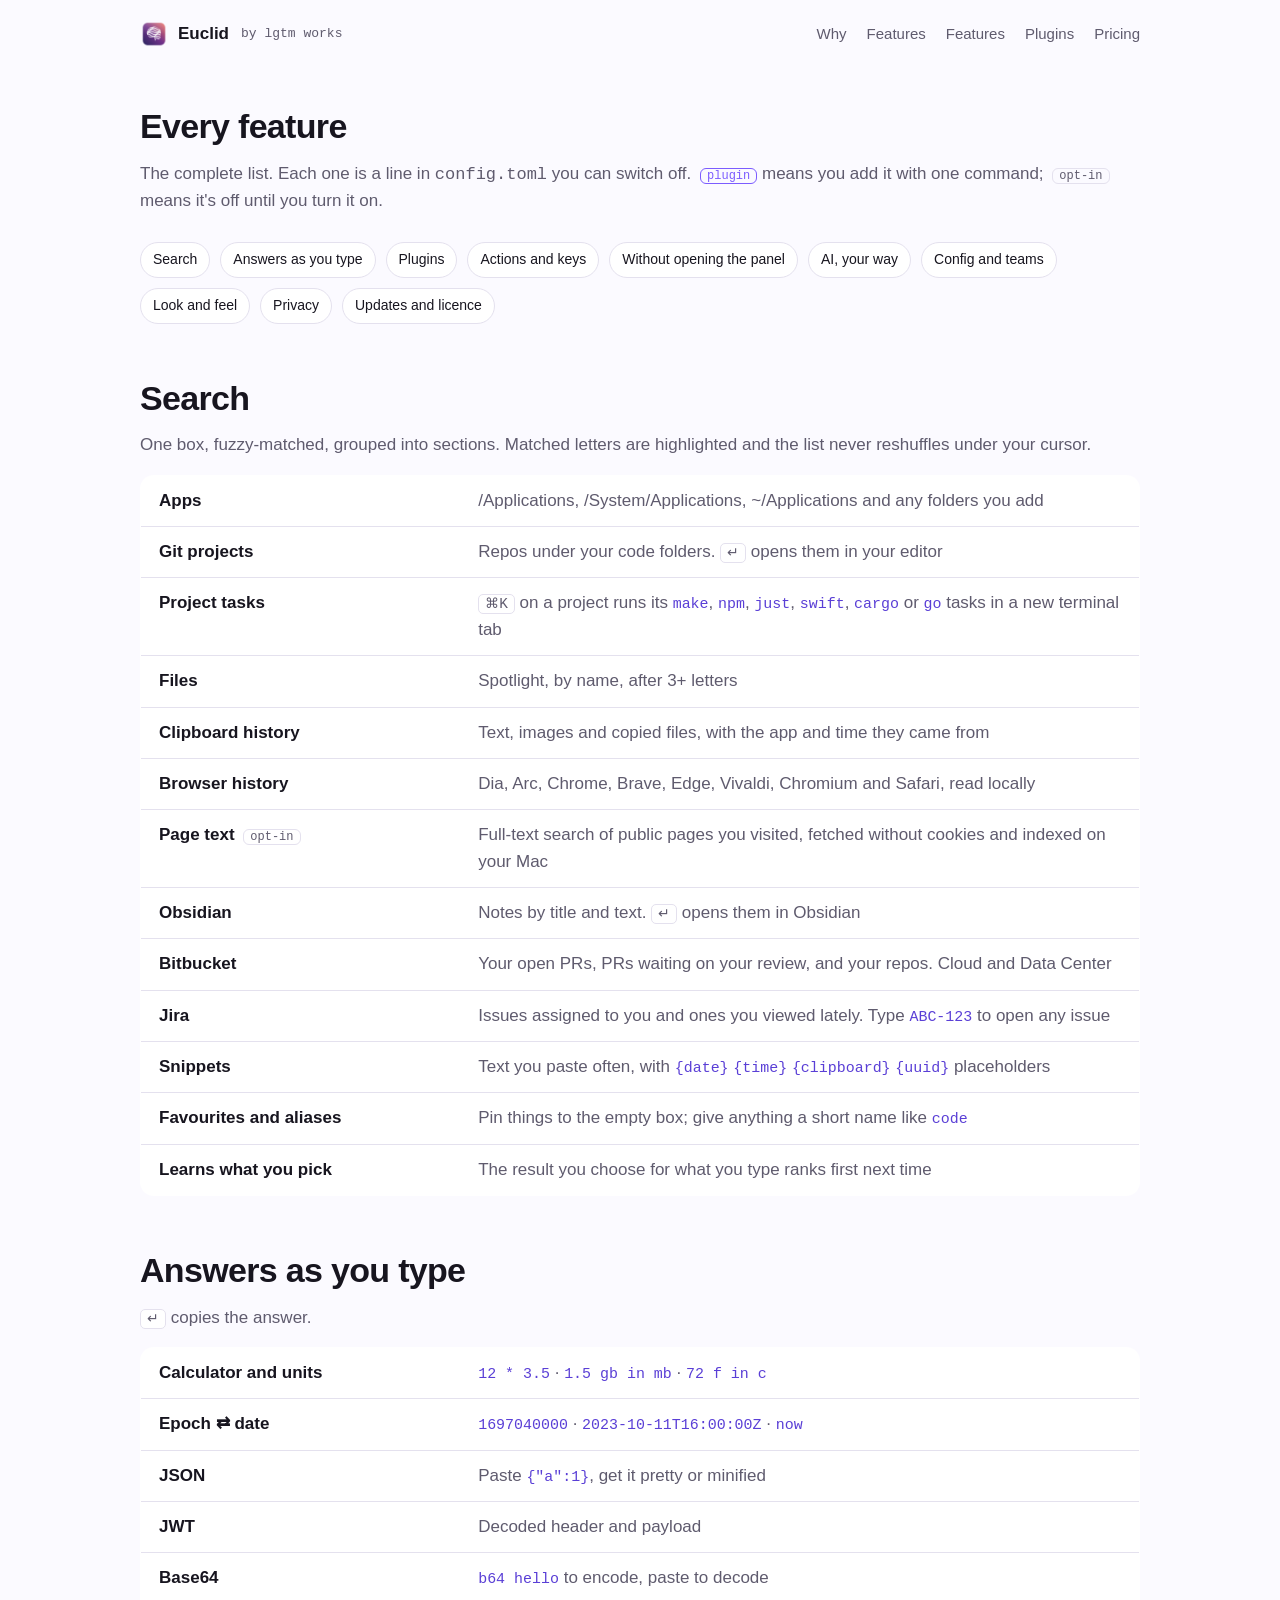
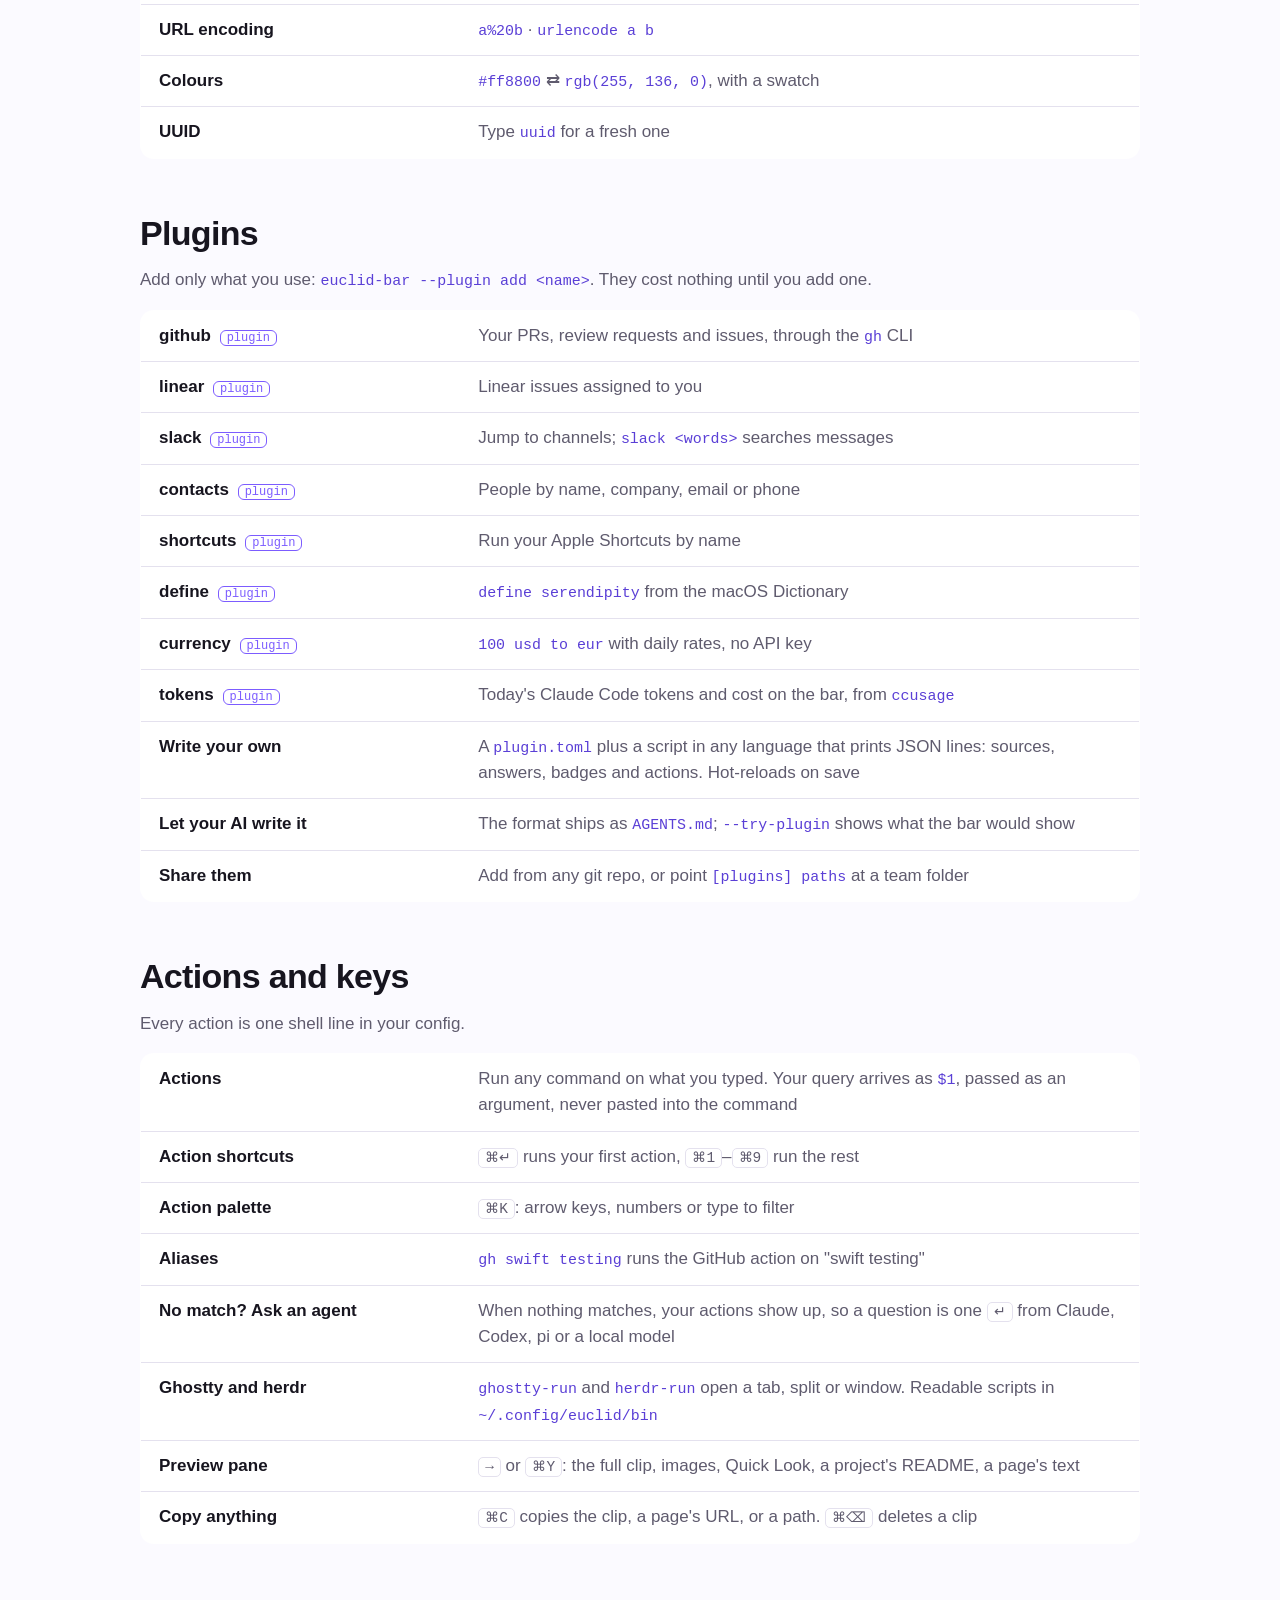
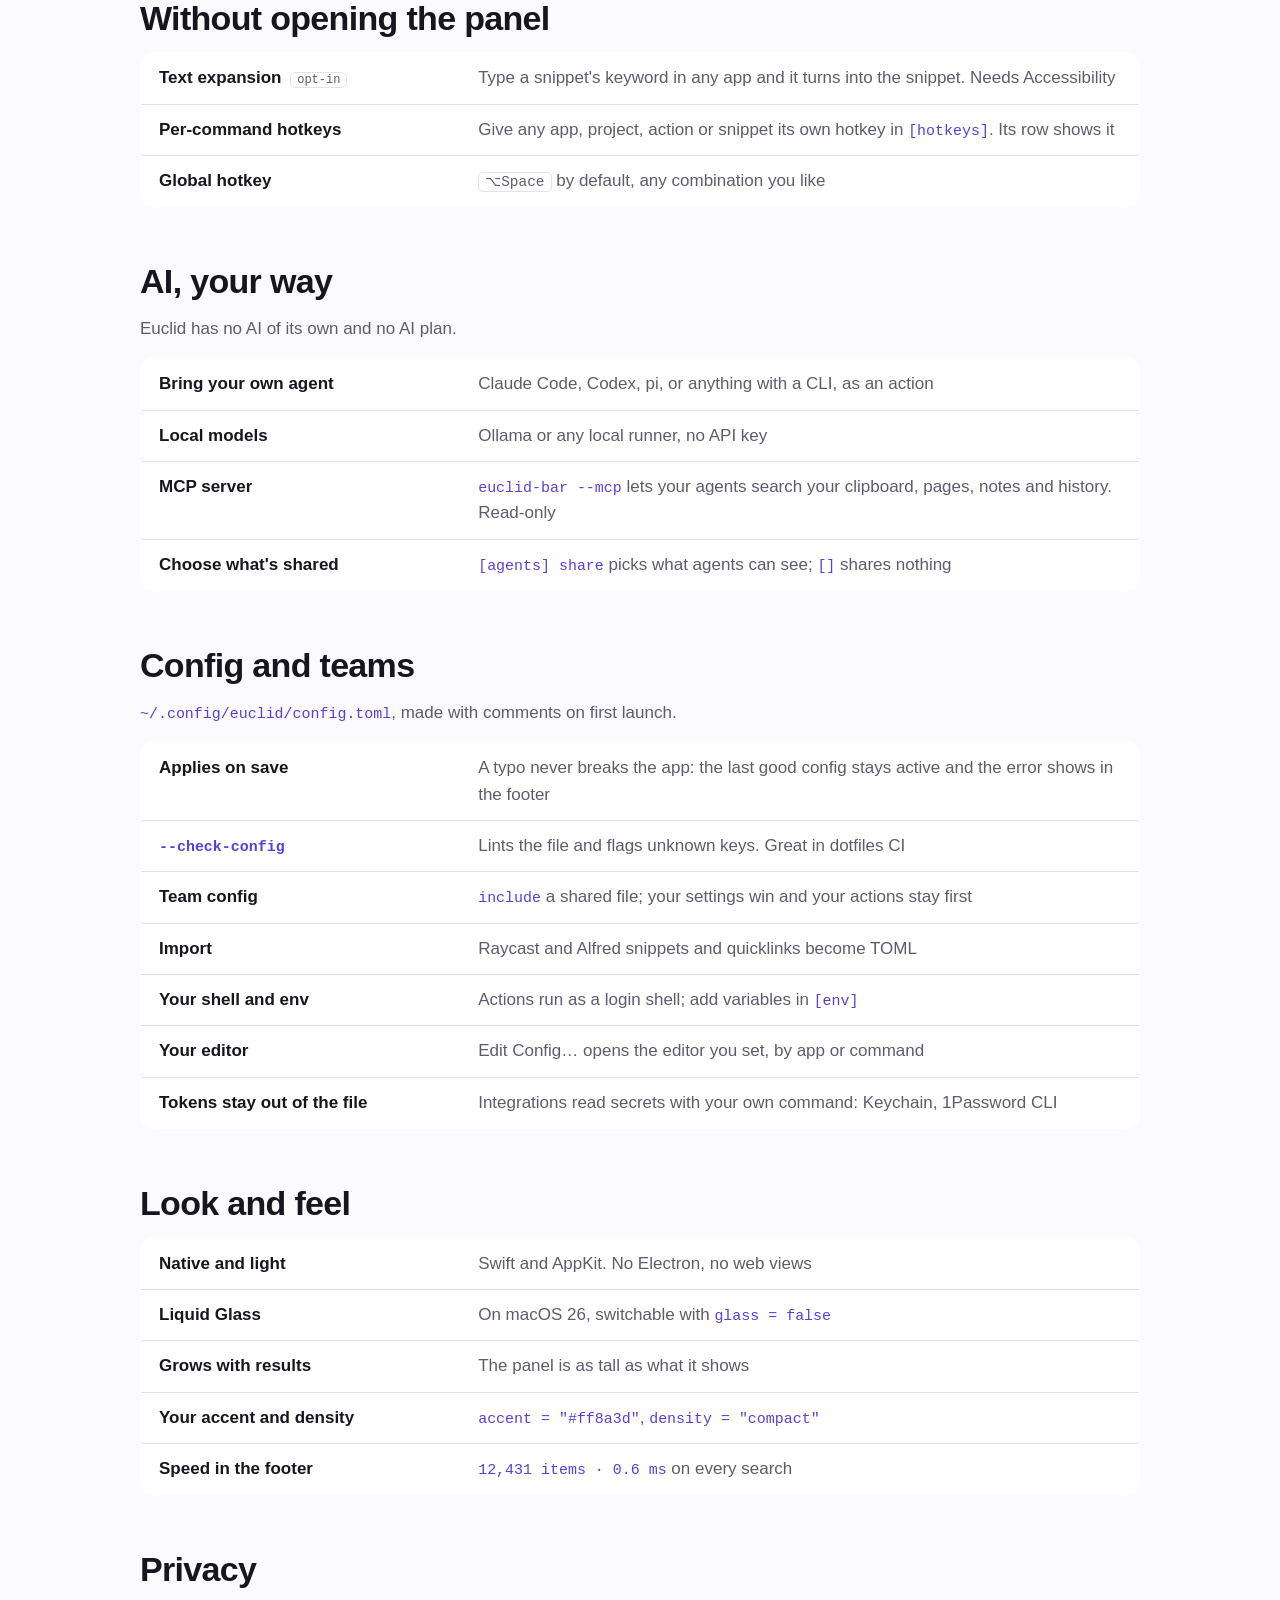
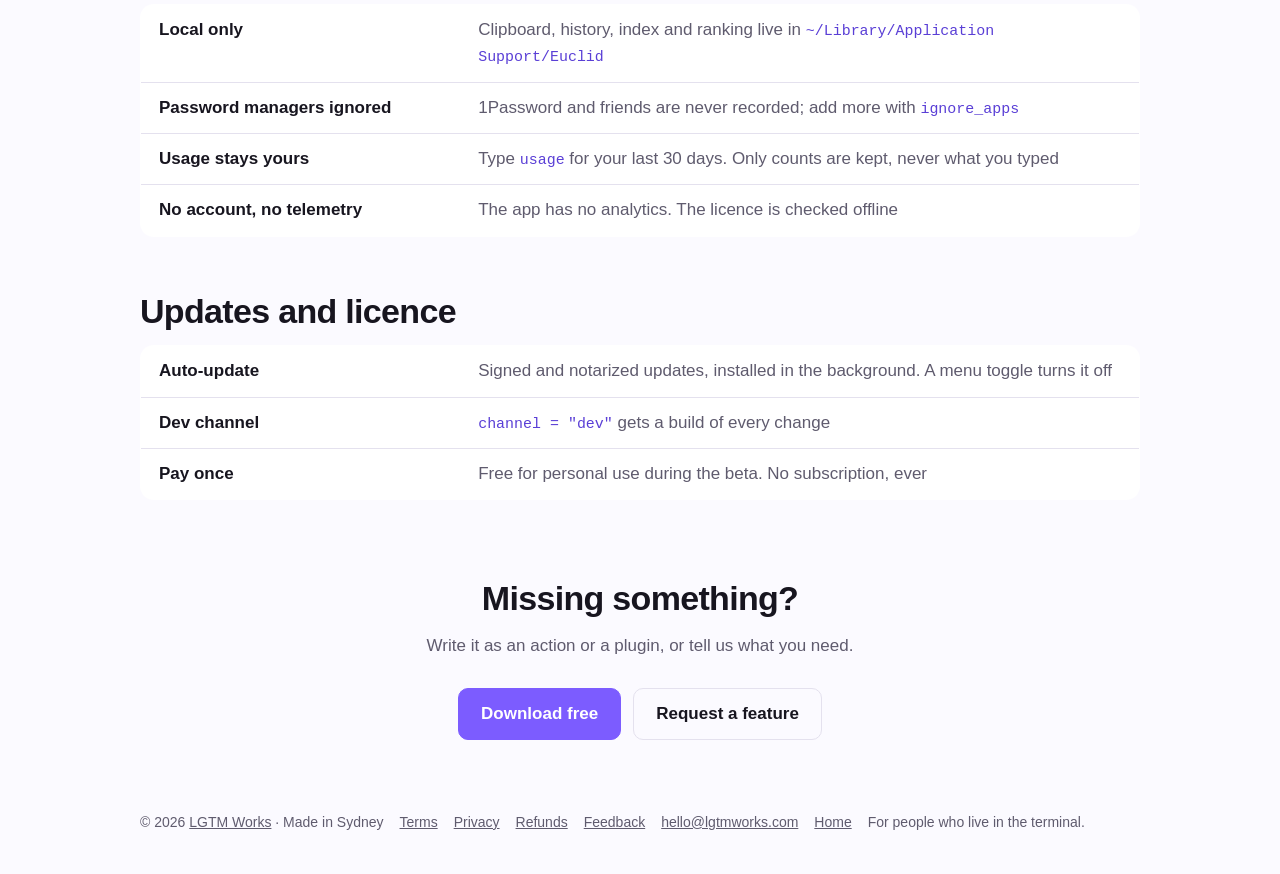
==== docs/features/index.html @ 9803a2f0 "One Plugins page with Plugins and Actions tabs; how each plugin is written; /recipes/ redirects Co-A" ====
<!doctype html>
<html lang="en">
<head>
<meta charset="utf-8">
<meta name="viewport" content="width=device-width, initial-scale=1">
<title>Euclid features: everything the macOS launcher does</title>
<meta name="description" content="The complete Euclid feature list: search, developer answers, plugins, actions, text expansion, hotkeys, MCP, team config, privacy and updates.">
<link rel="canonical" href="https://euclid.lgtmworks.com/features/">
<link rel="icon" href="../icon.png">
<link rel="stylesheet" href="../style.css">
</head>
<body>
<div class="wrap">
  <nav>
    <a href="../" style="display:flex;align-items:center;gap:10px;text-decoration:none"><img src="../icon.png" alt=""><span>Euclid</span></a>
    <a class="maker" href="https://lgtmworks.com/">by lgtm works</a>
    <div class="links">
      <a href="../#why">Why</a>
      <a href="../features/">Features</a>
      <a href="./">Features</a>
      <a href="../plugins/">Plugins</a>
      <a href="../#pricing">Pricing</a>
    </div>
  </nav>

  <section style="padding-top:32px">
    <h2>Every feature</h2>
    <p class="sub">The complete list. Each one is a line in <code>config.toml</code> you can switch off.
      <em class="tag-plugin">plugin</em> means you add it with one command; <em>opt-in</em> means it's off until you turn it on.</p>
    <div class="jump"><a href="#search">Search</a><a href="#answers-as-you-type">Answers as you type</a><a href="#plugins">Plugins</a><a href="#actions-and-keys">Actions and keys</a><a href="#without-opening-the-panel">Without opening the panel</a><a href="#ai-your-way">AI, your way</a><a href="#config-and-teams">Config and teams</a><a href="#look-and-feel">Look and feel</a><a href="#privacy">Privacy</a><a href="#updates-and-licence">Updates and licence</a></div>
  </section>

  <section class="flist" id="search">
    <h2>Search</h2>
    <p class="sub">One box, fuzzy-matched, grouped into sections. Matched letters are highlighted and the list never reshuffles under your cursor.</p>
    <table>
        <tr><th>Apps</th><td>/Applications, /System/Applications, ~/Applications and any folders you add</td></tr>
        <tr><th>Git projects</th><td>Repos under your code folders. <kbd>↵</kbd> opens them in your editor</td></tr>
        <tr><th>Project tasks</th><td><kbd>⌘K</kbd> on a project runs its <code>make</code>, <code>npm</code>, <code>just</code>, <code>swift</code>, <code>cargo</code> or <code>go</code> tasks in a new terminal tab</td></tr>
        <tr><th>Files</th><td>Spotlight, by name, after 3+ letters</td></tr>
        <tr><th>Clipboard history</th><td>Text, images and copied files, with the app and time they came from</td></tr>
        <tr><th>Browser history</th><td>Dia, Arc, Chrome, Brave, Edge, Vivaldi, Chromium and Safari, read locally</td></tr>
        <tr><th>Page text <em>opt-in</em></th><td>Full-text search of public pages you visited, fetched without cookies and indexed on your Mac</td></tr>
        <tr><th>Obsidian</th><td>Notes by title and text. <kbd>↵</kbd> opens them in Obsidian</td></tr>
        <tr><th>Bitbucket</th><td>Your open PRs, PRs waiting on your review, and your repos. Cloud and Data Center</td></tr>
        <tr><th>Jira</th><td>Issues assigned to you and ones you viewed lately. Type <code>ABC-123</code> to open any issue</td></tr>
        <tr><th>Snippets</th><td>Text you paste often, with <code>{date}</code> <code>{time}</code> <code>{clipboard}</code> <code>{uuid}</code> placeholders</td></tr>
        <tr><th>Favourites and aliases</th><td>Pin things to the empty box; give anything a short name like <code>code</code></td></tr>
        <tr><th>Learns what you pick</th><td>The result you choose for what you type ranks first next time</td></tr>
    </table>
  </section>

  <section class="flist" id="answers-as-you-type">
    <h2>Answers as you type</h2>
    <p class="sub"><kbd>↵</kbd> copies the answer.</p>
    <table>
        <tr><th>Calculator and units</th><td><code>12 * 3.5</code> · <code>1.5 gb in mb</code> · <code>72 f in c</code></td></tr>
        <tr><th>Epoch ⇄ date</th><td><code>1697040000</code> · <code>2023-10-11T16:00:00Z</code> · <code>now</code></td></tr>
        <tr><th>JSON</th><td>Paste <code>{"a":1}</code>, get it pretty or minified</td></tr>
        <tr><th>JWT</th><td>Decoded header and payload</td></tr>
        <tr><th>Base64</th><td><code>b64 hello</code> to encode, paste to decode</td></tr>
        <tr><th>URL encoding</th><td><code>a%20b</code> · <code>urlencode a b</code></td></tr>
        <tr><th>Colours</th><td><code>#ff8800</code> ⇄ <code>rgb(255, 136, 0)</code>, with a swatch</td></tr>
        <tr><th>UUID</th><td>Type <code>uuid</code> for a fresh one</td></tr>
    </table>
  </section>

  <section class="flist" id="plugins">
    <h2>Plugins</h2>
    <p class="sub">Add only what you use: <code>euclid-bar --plugin add &lt;name&gt;</code>. They cost nothing until you add one.</p>
    <table>
        <tr><th>github <em class="tag-plugin">plugin</em></th><td>Your PRs, review requests and issues, through the <code>gh</code> CLI</td></tr>
        <tr><th>linear <em class="tag-plugin">plugin</em></th><td>Linear issues assigned to you</td></tr>
        <tr><th>slack <em class="tag-plugin">plugin</em></th><td>Jump to channels; <code>slack &lt;words&gt;</code> searches messages</td></tr>
        <tr><th>contacts <em class="tag-plugin">plugin</em></th><td>People by name, company, email or phone</td></tr>
        <tr><th>shortcuts <em class="tag-plugin">plugin</em></th><td>Run your Apple Shortcuts by name</td></tr>
        <tr><th>define <em class="tag-plugin">plugin</em></th><td><code>define serendipity</code> from the macOS Dictionary</td></tr>
        <tr><th>currency <em class="tag-plugin">plugin</em></th><td><code>100 usd to eur</code> with daily rates, no API key</td></tr>
        <tr><th>tokens <em class="tag-plugin">plugin</em></th><td>Today's Claude Code tokens and cost on the bar, from <code>ccusage</code></td></tr>
        <tr><th>Write your own</th><td>A <code>plugin.toml</code> plus a script in any language that prints JSON lines: sources, answers, badges and actions. Hot-reloads on save</td></tr>
        <tr><th>Let your AI write it</th><td>The format ships as <code>AGENTS.md</code>; <code>--try-plugin</code> shows what the bar would show</td></tr>
        <tr><th>Share them</th><td>Add from any git repo, or point <code>[plugins] paths</code> at a team folder</td></tr>
    </table>
  </section>

  <section class="flist" id="actions-and-keys">
    <h2>Actions and keys</h2>
    <p class="sub">Every action is one shell line in your config.</p>
    <table>
        <tr><th>Actions</th><td>Run any command on what you typed. Your query arrives as <code>$1</code>, passed as an argument, never pasted into the command</td></tr>
        <tr><th>Action shortcuts</th><td><kbd>⌘↵</kbd> runs your first action, <kbd>⌘1</kbd>–<kbd>⌘9</kbd> run the rest</td></tr>
        <tr><th>Action palette</th><td><kbd>⌘K</kbd>: arrow keys, numbers or type to filter</td></tr>
        <tr><th>Aliases</th><td><code>gh swift testing</code> runs the GitHub action on "swift testing"</td></tr>
        <tr><th>No match? Ask an agent</th><td>When nothing matches, your actions show up, so a question is one <kbd>↵</kbd> from Claude, Codex, pi or a local model</td></tr>
        <tr><th>Ghostty and herdr</th><td><code>ghostty-run</code> and <code>herdr-run</code> open a tab, split or window. Readable scripts in <code>~/.config/euclid/bin</code></td></tr>
        <tr><th>Preview pane</th><td><kbd>→</kbd> or <kbd>⌘Y</kbd>: the full clip, images, Quick Look, a project's README, a page's text</td></tr>
        <tr><th>Copy anything</th><td><kbd>⌘C</kbd> copies the clip, a page's URL, or a path. <kbd>⌘⌫</kbd> deletes a clip</td></tr>
    </table>
  </section>

  <section class="flist" id="without-opening-the-panel">
    <h2>Without opening the panel</h2>
    
    <table>
        <tr><th>Text expansion <em>opt-in</em></th><td>Type a snippet's keyword in any app and it turns into the snippet. Needs Accessibility</td></tr>
        <tr><th>Per-command hotkeys</th><td>Give any app, project, action or snippet its own hotkey in <code>[hotkeys]</code>. Its row shows it</td></tr>
        <tr><th>Global hotkey</th><td><kbd>⌥Space</kbd> by default, any combination you like</td></tr>
    </table>
  </section>

  <section class="flist" id="ai-your-way">
    <h2>AI, your way</h2>
    <p class="sub">Euclid has no AI of its own and no AI plan.</p>
    <table>
        <tr><th>Bring your own agent</th><td>Claude Code, Codex, pi, or anything with a CLI, as an action</td></tr>
        <tr><th>Local models</th><td>Ollama or any local runner, no API key</td></tr>
        <tr><th>MCP server</th><td><code>euclid-bar --mcp</code> lets your agents search your clipboard, pages, notes and history. Read-only</td></tr>
        <tr><th>Choose what's shared</th><td><code>[agents] share</code> picks what agents can see; <code>[]</code> shares nothing</td></tr>
    </table>
  </section>

  <section class="flist" id="config-and-teams">
    <h2>Config and teams</h2>
    <p class="sub"><code>~/.config/euclid/config.toml</code>, made with comments on first launch.</p>
    <table>
        <tr><th>Applies on save</th><td>A typo never breaks the app: the last good config stays active and the error shows in the footer</td></tr>
        <tr><th><code>--check-config</code></th><td>Lints the file and flags unknown keys. Great in dotfiles CI</td></tr>
        <tr><th>Team config</th><td><code>include</code> a shared file; your settings win and your actions stay first</td></tr>
        <tr><th>Import</th><td>Raycast and Alfred snippets and quicklinks become TOML</td></tr>
        <tr><th>Your shell and env</th><td>Actions run as a login shell; add variables in <code>[env]</code></td></tr>
        <tr><th>Your editor</th><td>Edit Config… opens the editor you set, by app or command</td></tr>
        <tr><th>Tokens stay out of the file</th><td>Integrations read secrets with your own command: Keychain, 1Password CLI</td></tr>
    </table>
  </section>

  <section class="flist" id="look-and-feel">
    <h2>Look and feel</h2>
    
    <table>
        <tr><th>Native and light</th><td>Swift and AppKit. No Electron, no web views</td></tr>
        <tr><th>Liquid Glass</th><td>On macOS 26, switchable with <code>glass = false</code></td></tr>
        <tr><th>Grows with results</th><td>The panel is as tall as what it shows</td></tr>
        <tr><th>Your accent and density</th><td><code>accent = "#ff8a3d"</code>, <code>density = "compact"</code></td></tr>
        <tr><th>Speed in the footer</th><td><code>12,431 items · 0.6 ms</code> on every search</td></tr>
    </table>
  </section>

  <section class="flist" id="privacy">
    <h2>Privacy</h2>
    
    <table>
        <tr><th>Local only</th><td>Clipboard, history, index and ranking live in <code>~/Library/Application Support/Euclid</code></td></tr>
        <tr><th>Password managers ignored</th><td>1Password and friends are never recorded; add more with <code>ignore_apps</code></td></tr>
        <tr><th>Usage stays yours</th><td>Type <code>usage</code> for your last 30 days. Only counts are kept, never what you typed</td></tr>
        <tr><th>No account, no telemetry</th><td>The app has no analytics. The licence is checked offline</td></tr>
    </table>
  </section>

  <section class="flist" id="updates-and-licence">
    <h2>Updates and licence</h2>
    
    <table>
        <tr><th>Auto-update</th><td>Signed and notarized updates, installed in the background. A menu toggle turns it off</td></tr>
        <tr><th>Dev channel</th><td><code>channel = "dev"</code> gets a build of every change</td></tr>
        <tr><th>Pay once</th><td>Free for personal use during the beta. No subscription, ever</td></tr>
    </table>
  </section>

  <section class="share">
    <h2>Missing something?</h2>
    <p class="sub">Write it as an action or a plugin, or tell us what you need.</p>
    <div class="cta">
      <a class="btn primary" href="https://github.com/stellalie/euclid-bar-releases/releases/tag/dev">Download free</a>
      <a class="btn" href="../feedback/">Request a feature</a>
    </div>
  </section>

  <footer>
    <span>© 2026 <a href="https://lgtmworks.com/">LGTM Works</a> · Made in Sydney</span>
    <a href="../terms/">Terms</a>
    <a href="../privacy/">Privacy</a>
    <a href="../refunds/">Refunds</a>
    <a href="../feedback/">Feedback</a>
    <a href="mailto:hello@lgtmworks.com">hello@lgtmworks.com</a>
    <a href="../">Home</a>
    <span>For people who live in the terminal.</span>
  </footer>
</div>
<!-- Cloudflare Web Analytics: cookie-free page views -->
<script defer src="https://static.cloudflareinsights.com/beacon.min.js" data-cf-beacon='{"token": "153c6065866e4bef9595b3c0df2fc248"}'></script>
</body>
</html>
---- docs/style.css ----
:root {
  --bg: #0e0d13;
  --surface: #17151f;
  --line: #2a2735;
  --text: #ecebf2;
  --muted: #9a97a8;
  --accent: #7c5cff;
  --accent-text: #ffffff;
  --code: #c9b8ff;
  --mono: ui-monospace, "SF Mono", Menlo, monospace;
}
@media (prefers-color-scheme: light) {
  :root {
    --bg: #fbfaff;
    --surface: #ffffff;
    --line: #e4e1ee;
    --text: #17151f;
    --muted: #5f5b6e;
    --code: #5a3fd6;
  }
}
* { box-sizing: border-box; }
body {
  margin: 0;
  background: var(--bg);
  color: var(--text);
  font: 17px/1.55 -apple-system, BlinkMacSystemFont, "Inter", "Segoe UI", sans-serif;
  -webkit-font-smoothing: antialiased;
}
a { color: inherit; }
.wrap { max-width: 1040px; margin: 0 auto; padding: 0 20px; }
.mono, code, kbd { font-family: var(--mono); }
kbd {
  font-size: .85em;
  padding: 1px 6px;
  border: 1px solid var(--line);
  border-radius: 5px;
  background: var(--surface);
}

nav { display: flex; align-items: center; gap: 10px; padding: 20px 0; font-weight: 600; }
nav img { width: 28px; height: 28px; }
nav .maker { font-family: var(--mono); font-size: 13px; font-weight: 500; color: var(--muted); text-decoration: none; margin-left: 2px; }
nav .maker:hover { color: var(--text); }
nav .links { margin-left: auto; display: flex; gap: 20px; font-weight: 500; font-size: 15px; }
nav .links a { text-decoration: none; color: var(--muted); }
nav .links a:hover { color: var(--text); }

.hero { text-align: center; padding: 56px 0 32px; }
.hero img.icon { width: 96px; height: 96px; }
h1 { font-size: clamp(36px, 6vw, 60px); line-height: 1.05; letter-spacing: -.03em; margin: 20px 0 16px; }
.lead { font-size: clamp(18px, 2.2vw, 21px); color: var(--muted); max-width: 640px; margin: 0 auto 28px; }
.cta { display: flex; gap: 12px; justify-content: center; flex-wrap: wrap; }
.btn {
  display: inline-block; padding: 12px 22px; border-radius: 10px;
  font-weight: 600; text-decoration: none; border: 1px solid var(--line);
}
.btn.primary { background: var(--accent); color: var(--accent-text); border-color: var(--accent); }
.btn:hover { filter: brightness(1.08); }
.fine { font-size: 14px; color: var(--muted); margin-top: 14px; }

.demo { margin: 32px auto 0; max-width: 960px; }
.demo video { width: 100%; height: auto; display: block; border-radius: 14px; border: 1px solid var(--line); }
.speed {
  margin: 18px auto 0; width: fit-content; font-family: var(--mono); font-size: 15px;
  color: var(--muted); padding: 6px 14px; border: 1px solid var(--line); border-radius: 999px;
}
.speed b { color: var(--text); font-weight: 600; }

section { padding: 72px 0 0; }
#numbers { padding-top: 48px; text-align: center; }
.stats { display: grid; grid-template-columns: repeat(4, 1fr); gap: 16px; }
.stats div { background: var(--surface); border: 1px solid var(--line); border-radius: 14px; padding: 20px 16px; }
.stats b { display: block; font-family: var(--mono); font-size: clamp(26px, 3.4vw, 36px); letter-spacing: -.02em; color: var(--text); }
.stats span { display: block; margin-top: 6px; color: var(--muted); font-size: 14px; }
h2 { font-size: clamp(26px, 3.5vw, 34px); letter-spacing: -.02em; margin: 0 0 8px; }
.sub { color: var(--muted); margin: 0 0 28px; }

.grid { display: grid; grid-template-columns: repeat(3, 1fr); gap: 16px; }
.card { background: var(--surface); border: 1px solid var(--line); border-radius: 14px; padding: 22px; }
.card h3 { margin: 0 0 6px; font-size: 19px; }
.card p { margin: 0; color: var(--muted); }
.num { font-family: var(--mono); color: var(--accent); font-size: 14px; margin-bottom: 10px; }

pre {
  margin: 0; background: var(--surface); border: 1px solid var(--line); border-radius: 14px;
  padding: 20px; overflow-x: auto; font-size: 14px; line-height: 1.6;
}
pre .c { color: var(--muted); }
pre .k { color: var(--code); }
.two { display: grid; grid-template-columns: 1fr 1fr; gap: 24px; align-items: start; }
ul.plain { margin: 0; padding: 0; list-style: none; }
ul.plain li { padding: 10px 0; border-bottom: 1px solid var(--line); }
ul.plain li:last-child { border-bottom: 0; }

.price { font-size: 40px; font-weight: 700; letter-spacing: -.02em; margin: 6px 0 2px; }
.price small { font-size: 16px; font-weight: 500; color: var(--muted); }
.card ul { margin: 16px 0 20px; padding-left: 18px; color: var(--muted); }
.card ul li { margin: 4px 0; }
.card.pro { border-color: var(--accent); }
.tag {
  display: inline-block; font-size: 12px; font-weight: 600; text-transform: uppercase; letter-spacing: .06em;
  color: var(--accent); margin-bottom: 4px;
}

footer { padding: 72px 0 40px; color: var(--muted); font-size: 14px; display: flex; gap: 16px; flex-wrap: wrap; }
footer a { color: var(--muted); }

@media (max-width: 760px) {
  .grid, .two { grid-template-columns: 1fr; }
  .stats { grid-template-columns: 1fr 1fr; }
  nav .links { display: none; }
  .hero { padding-top: 32px; }
  h1 br { display: none; }
  section { padding-top: 56px; }
}

/* Recipes gallery */
.filters { display: flex; flex-wrap: wrap; gap: 8px; margin: 0 0 24px; }
.filters button {
  font: inherit; font-size: 14px; padding: 6px 14px; border-radius: 999px; cursor: pointer;
  background: var(--surface); color: var(--muted); border: 1px solid var(--line);
}
.filters button[aria-pressed="true"] { background: var(--accent); color: var(--accent-text); border-color: var(--accent); }
.recipes { display: grid; grid-template-columns: repeat(2, 1fr); gap: 16px; }
.recipe { background: var(--surface); border: 1px solid var(--line); border-radius: 14px; padding: 18px; min-width: 0; }
.recipe header { display: flex; align-items: baseline; gap: 10px; margin-bottom: 4px; }
.recipe h3 { margin: 0; font-size: 17px; }
.recipe .cat { font-size: 12px; color: var(--accent); font-family: var(--mono); }
.recipe p { margin: 0 0 12px; color: var(--muted); font-size: 15px; }
.recipe pre { padding: 14px; font-size: 13px; position: relative; }
.recipe .copy, pre.prompt .copy {
  position: absolute; top: 8px; right: 8px; font: inherit; font-size: 12px; cursor: pointer;
  padding: 3px 10px; border-radius: 6px; border: 1px solid var(--line); background: var(--bg); color: var(--muted);
}
@media (max-width: 760px) { .recipes { grid-template-columns: 1fr; } }

/* Legal pages */
.legal { max-width: 720px; padding-top: 32px; }
.legal h3 { margin: 28px 0 8px; font-size: 19px; }
.legal p, .legal li { color: var(--text); }
.legal ul { padding-left: 20px; }
.legal li { margin: 6px 0; }
.legal a { color: var(--accent); }

/* Feedback form */
.feedback { display: grid; gap: 18px; }
.feedback fieldset { border: 0; padding: 0; margin: 0; display: flex; flex-wrap: wrap; gap: 8px 18px; }
.feedback legend { font-weight: 600; margin-bottom: 8px; }
.feedback label { display: grid; gap: 6px; font-weight: 600; }
.feedback fieldset label { display: flex; align-items: center; gap: 6px; font-weight: 400; }
.feedback input:not([type=radio]), .feedback textarea {
  font: inherit; font-weight: 400; color: var(--text); background: var(--surface);
  border: 1px solid var(--line); border-radius: 10px; padding: 10px 12px; width: 100%; box-sizing: border-box;
}
.feedback textarea { resize: vertical; }
.feedback input:focus, .feedback textarea:focus { outline: 2px solid var(--accent); outline-offset: 1px; }
.feedback .two-fields { display: grid; grid-template-columns: 1fr 1fr; gap: 16px; }
.feedback .actions { display: flex; flex-wrap: wrap; gap: 12px; }
.feedback button.btn { font: inherit; font-weight: 600; cursor: pointer; background: var(--surface); color: var(--text); }
.feedback button.btn.primary { background: var(--accent); color: var(--accent-text); }
.feedback .fine { margin: 0; }
@media (max-width: 760px) { .feedback .two-fields { grid-template-columns: 1fr; } }

/* Home: promises, comparison, features, plugins */
ul.promises { list-style: none; padding: 0; margin: 22px auto 0; display: flex; flex-wrap: wrap; gap: 8px; justify-content: center; }
ul.promises li { font-size: 14px; color: var(--muted); padding: 5px 12px; border: 1px solid var(--line); border-radius: 999px; background: var(--surface); }
ul.promises b { color: var(--text); font-weight: 600; }
.compare { border: 1px solid var(--line); border-radius: 14px; overflow: hidden; background: var(--surface); }
.compare .row { display: grid; grid-template-columns: 140px 1fr 1fr; gap: 16px; padding: 14px 20px; border-top: 1px solid var(--line); }
.compare .row:first-child { border-top: 0; }
.compare .row span:first-child { color: var(--muted); font-size: 14px; }
.compare .row span:last-child { color: var(--muted); }
.compare .head { font-weight: 600; font-size: 14px; text-transform: uppercase; letter-spacing: .06em; }
.compare .head span:nth-child(2) { color: var(--accent); }
.compare b { color: var(--text); }
.features { display: grid; grid-template-columns: repeat(2, 1fr); gap: 16px; }
.fgroup { background: var(--surface); border: 1px solid var(--line); border-radius: 14px; padding: 22px; }
.fgroup h3 { margin: 0 0 10px; font-size: 14px; font-family: var(--mono); color: var(--accent); font-weight: 500; text-transform: lowercase; }
.fgroup ul { list-style: none; margin: 0; padding: 0; }
.fgroup li { padding: 7px 0 7px 26px; position: relative; color: var(--muted); border-top: 1px solid var(--line); }
.fgroup li:first-child { border-top: 0; }
.fgroup li::before { content: "✓"; position: absolute; left: 2px; color: var(--accent); font-weight: 700; }
.fgroup li b { color: var(--text); font-weight: 600; }
.fgroup em { font-style: normal; font-size: 12px; font-family: var(--mono); color: var(--muted); border: 1px solid var(--line); border-radius: 6px; padding: 0 6px; margin-left: 4px; }
.fgroup code, ul.plain code { font-size: .88em; color: var(--code); }
.chips { display: flex; flex-wrap: wrap; gap: 8px; margin: 10px 0 14px; }
.chips code { font-size: 14px; padding: 5px 12px; border-radius: 999px; border: 1px solid var(--line); background: var(--surface); color: var(--code); }
pre.oneline { padding: 12px 18px; display: inline-block; }
@media (max-width: 760px) {
  .features { grid-template-columns: 1fr; }
  .compare .row { grid-template-columns: 1fr 1fr; gap: 6px 14px; padding: 14px 16px; }
  .compare .row span:first-child { grid-column: 1 / -1; }
  .compare .head span:first-child { display: none; }
}

/* Recipes: how-to steps and the submit dialog */
ol.steps { margin: -12px 0 10px; padding-left: 22px; color: var(--muted); }
ol.steps li { margin: 6px 0; }
ol.steps b { color: var(--text); }
.steps-note { margin: 0 0 24px; }
button.linkish { font: inherit; color: var(--accent); background: none; border: 0; padding: 0; cursor: pointer; text-decoration: underline; }
.share { text-align: center; }
dialog#submit {
  width: min(560px, calc(100vw - 32px)); padding: 24px; border-radius: 16px;
  border: 1px solid var(--line); background: var(--bg); color: var(--text);
}
dialog#submit::backdrop { background: rgb(0 0 0 / .55); }
dialog#submit h2 { margin: 0; }
dialog#submit textarea { font-family: var(--mono); font-size: 14px; }

/* Complete feature list */
.jump { display: flex; flex-wrap: wrap; gap: 8px; }
.jump a { font-size: 14px; padding: 5px 12px; border-radius: 999px; border: 1px solid var(--line); background: var(--surface); color: var(--muted); text-decoration: none; }
.jump a:hover { color: var(--text); }
.flist { padding-top: 48px; scroll-margin-top: 12px; }
.flist .sub { margin-bottom: 16px; }
.flist table { width: 100%; border-collapse: collapse; background: var(--surface); border: 1px solid var(--line); border-radius: 14px; overflow: hidden; }
.flist th, .flist td { text-align: left; vertical-align: top; padding: 12px 18px; border-top: 1px solid var(--line); }
.flist tr:first-child th, .flist tr:first-child td { border-top: 0; }
.flist th { width: 32%; font-weight: 600; }
.flist td { color: var(--muted); }
.flist code, .jump code { font-size: .88em; color: var(--code); }
.flist em, .sub em { font-style: normal; font-size: 12px; font-family: var(--mono); color: var(--muted); border: 1px solid var(--line); border-radius: 6px; padding: 0 6px; margin-left: 4px; font-weight: 500; white-space: nowrap; }
em.tag-plugin { color: var(--accent); border-color: var(--accent); }
@media (max-width: 760px) {
  .flist th, .flist td { display: block; width: auto; }
  .flist td { border-top: 0; padding-top: 0; }
}
/* Plugins page */
.jump { display: flex; flex-wrap: wrap; gap: 10px; margin-top: 22px; }
.jump a { font-size: 14px; padding: 6px 12px; border: 1px solid var(--line); border-radius: 999px; color: var(--text); text-decoration: none; }
.jump a:hover { border-color: var(--accent); }
.steps { display: grid; grid-template-columns: repeat(3, 1fr); gap: 16px; margin-bottom: 32px; }
h3.example { font-size: 19px; margin: 36px 0 10px; }
.muted-p { color: var(--muted); margin: 0 0 14px; }
.badge-demo { font-family: var(--mono); font-size: 13px; padding: 2px 8px; border-radius: 6px; background: var(--surface); border: 1px solid var(--line); color: var(--code); white-space: nowrap; }
.table { overflow-x: auto; border: 1px solid var(--line); border-radius: 14px; }
.table table { width: 100%; border-collapse: collapse; font-size: 15px; }
.table th, .table td { text-align: left; padding: 10px 14px; border-bottom: 1px solid var(--line); vertical-align: top; }
.table th { color: var(--muted); font-weight: 600; font-size: 13px; }
.table tr:last-child td { border-bottom: 0; }
@media (max-width: 760px) { .steps { grid-template-columns: 1fr; } }
pre.prompt { position: relative; padding-right: 76px; }

/* Plugins page: Plugins | Actions tabs */
.tabs { display: grid; grid-template-columns: 1fr 1fr; gap: 12px; }
.tabs [role=tab] {
  font: inherit; text-align: left; cursor: pointer; padding: 16px 18px; border-radius: 14px;
  background: var(--surface); color: var(--muted); border: 1px solid var(--line);
}
.tabs [role=tab] b { display: block; color: var(--text); font-size: 19px; margin-bottom: 4px; }
.tabs [role=tab] span { font-size: 15px; }
.tabs [role=tab][aria-selected=true] { border-color: var(--accent); box-shadow: 0 0 0 1px var(--accent) inset; }
.tabs [role=tab][aria-selected=true] b { color: var(--accent); }
.panel-top { padding-top: 28px; }
@media (max-width: 760px) { .tabs { grid-template-columns: 1fr; } }
.recipe .example { color: var(--text); font-size: 15px; }
.recipe .example code, .howitworks code { color: var(--code); font-size: .9em; }
.howitworks { margin-top: 12px; }
.howitworks summary { cursor: pointer; color: var(--accent); font-size: 14px; font-family: var(--mono); }
.howitworks p { margin: 10px 0 8px; font-size: 14px; }
.howitworks p.file { margin: 12px 0 4px; font-family: var(--mono); font-size: 12px; color: var(--muted); }
.howitworks pre { font-size: 12px; padding: 12px; max-height: 320px; overflow: auto; }
figure.shot { margin: 28px 0 0; }
figure.shot img { width: 100%; height: auto; display: block; border-radius: 14px; border: 1px solid var(--line); }
figure.shot figcaption { margin-top: 10px; font-size: 14px; color: var(--muted); }
figure.shot code { color: var(--code); font-size: .9em; }
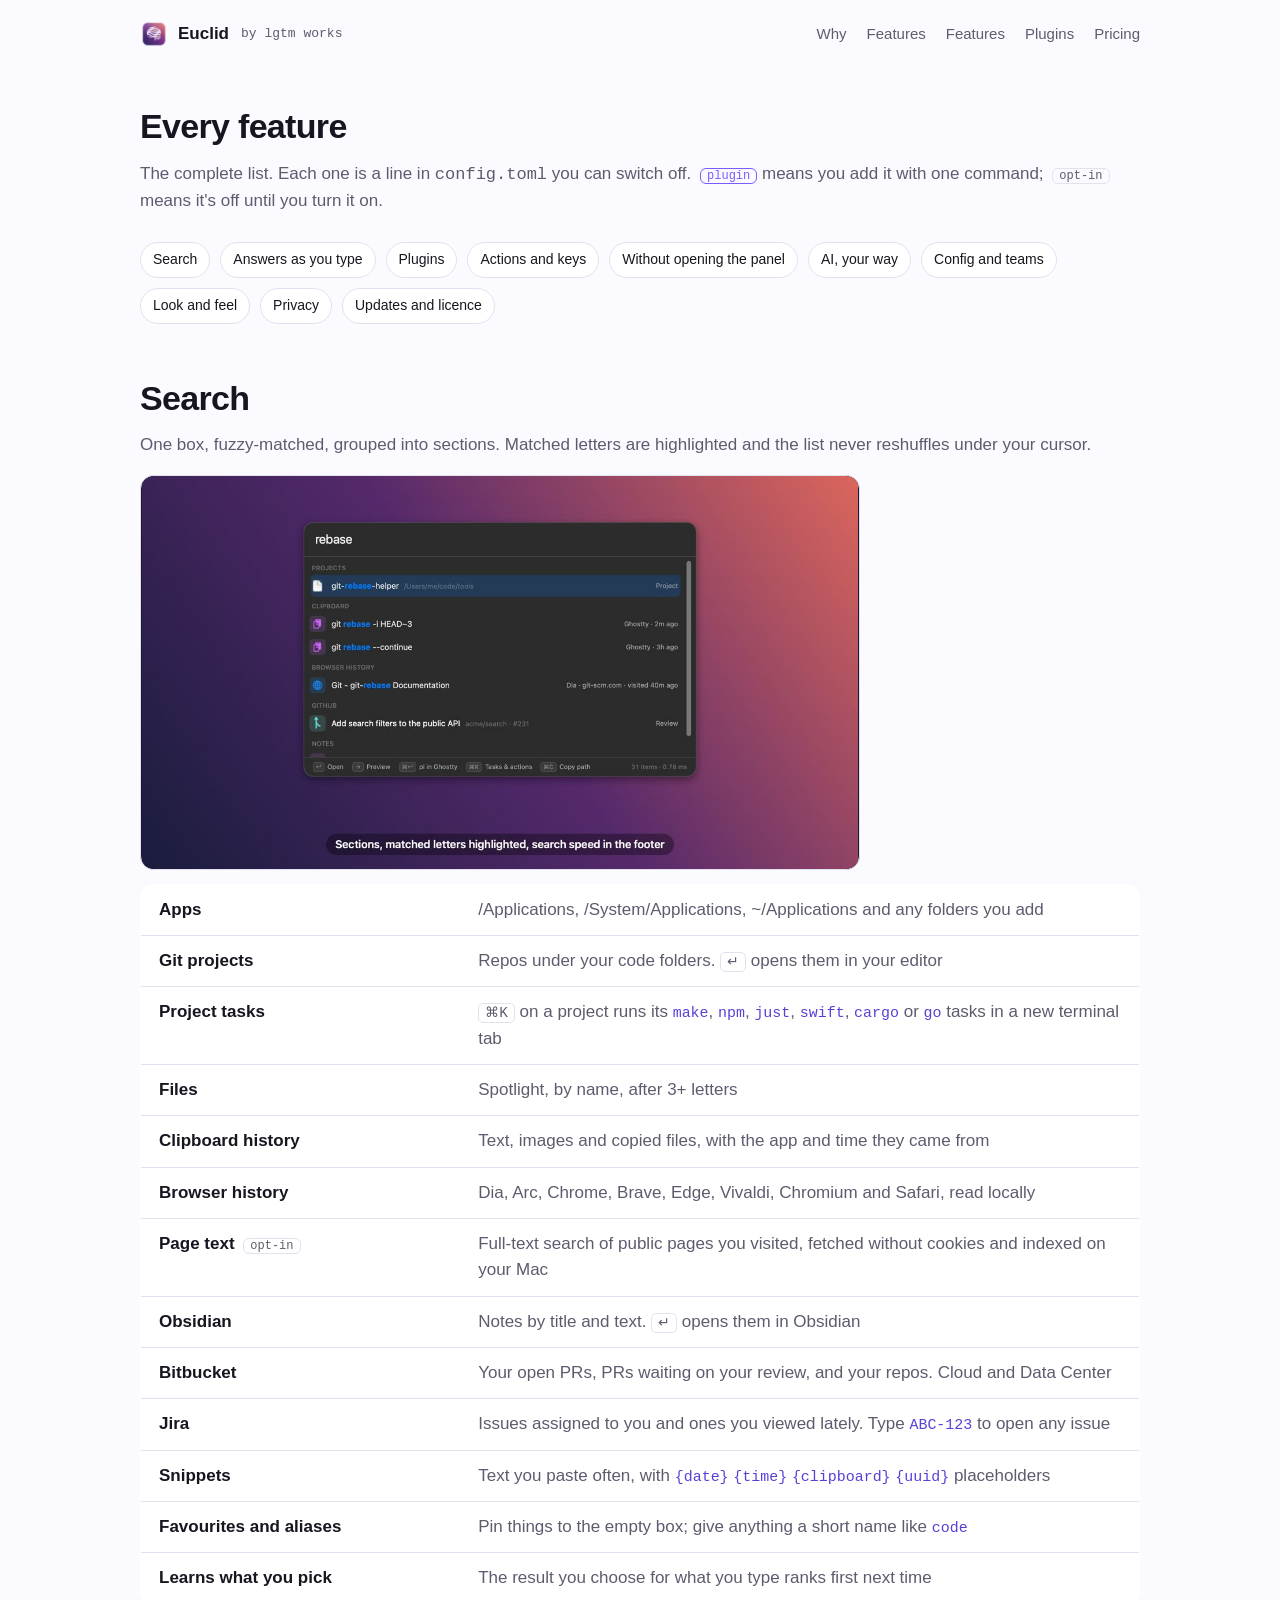
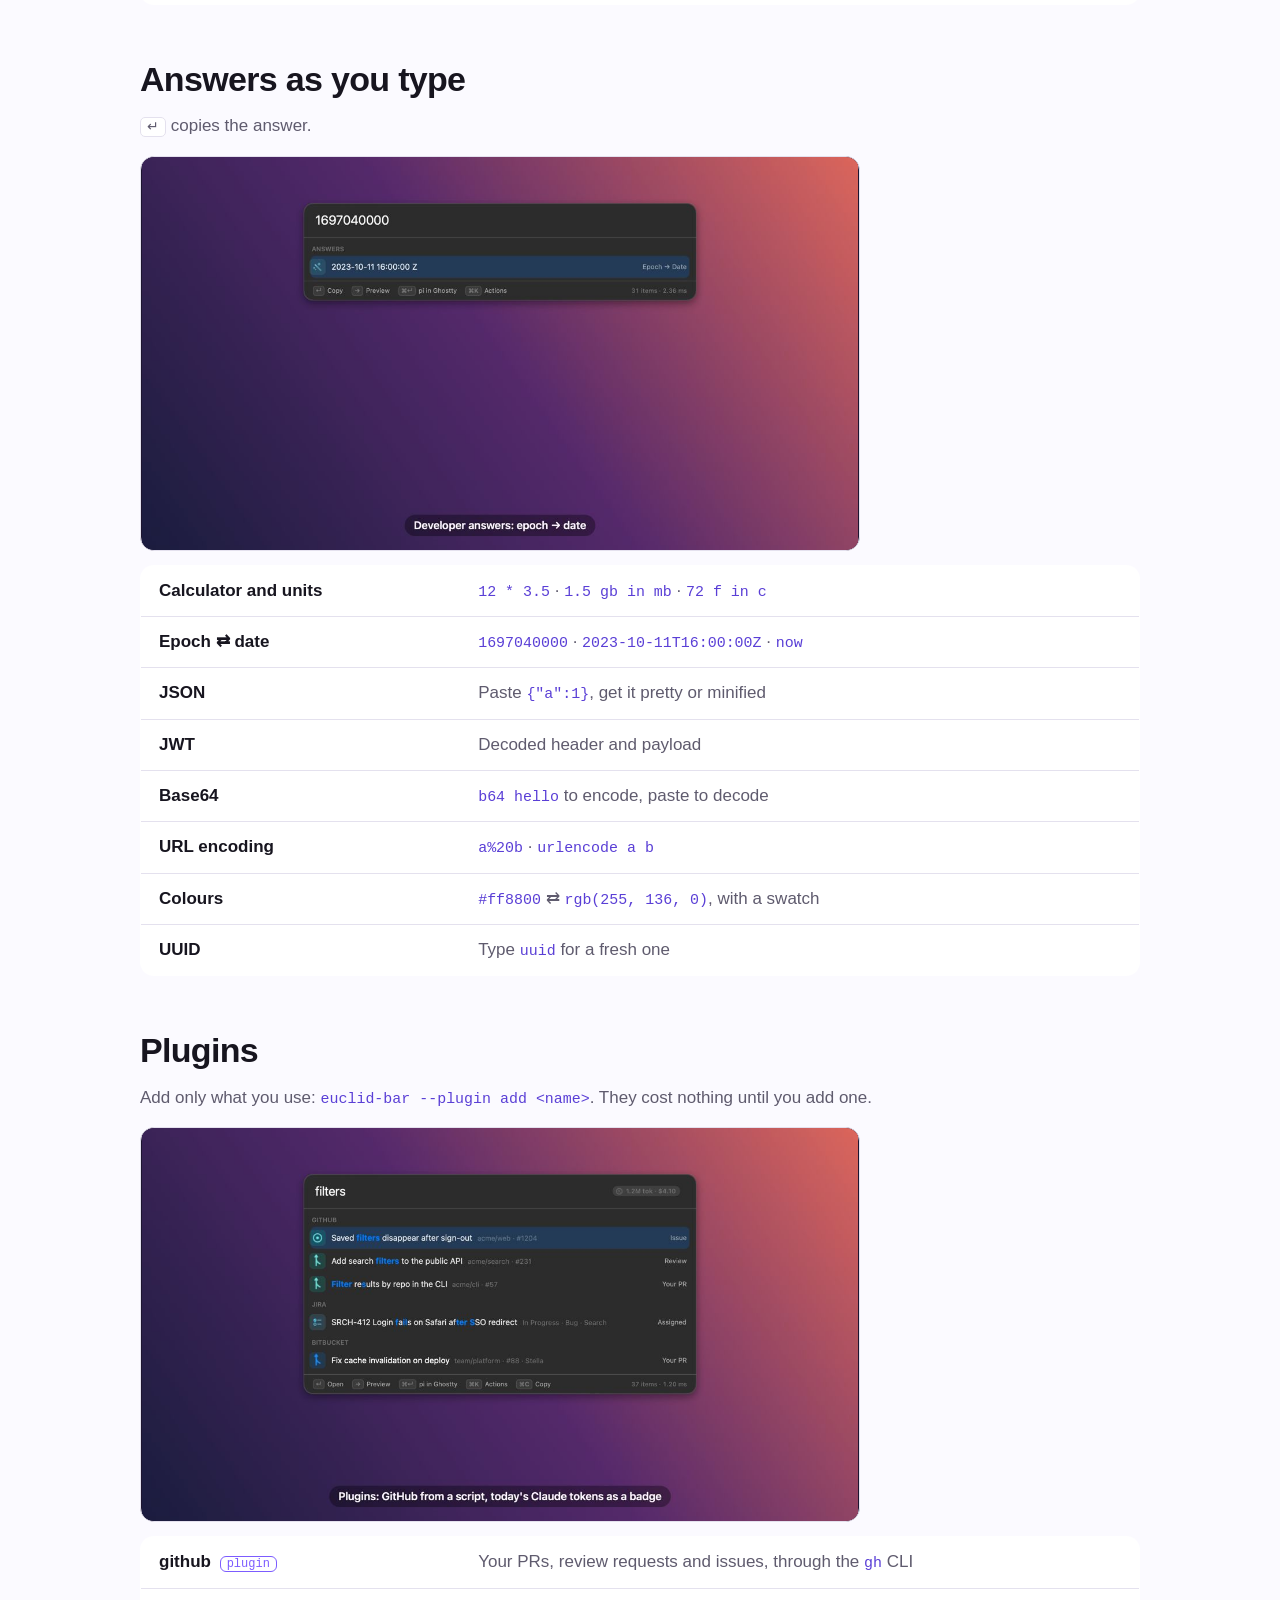
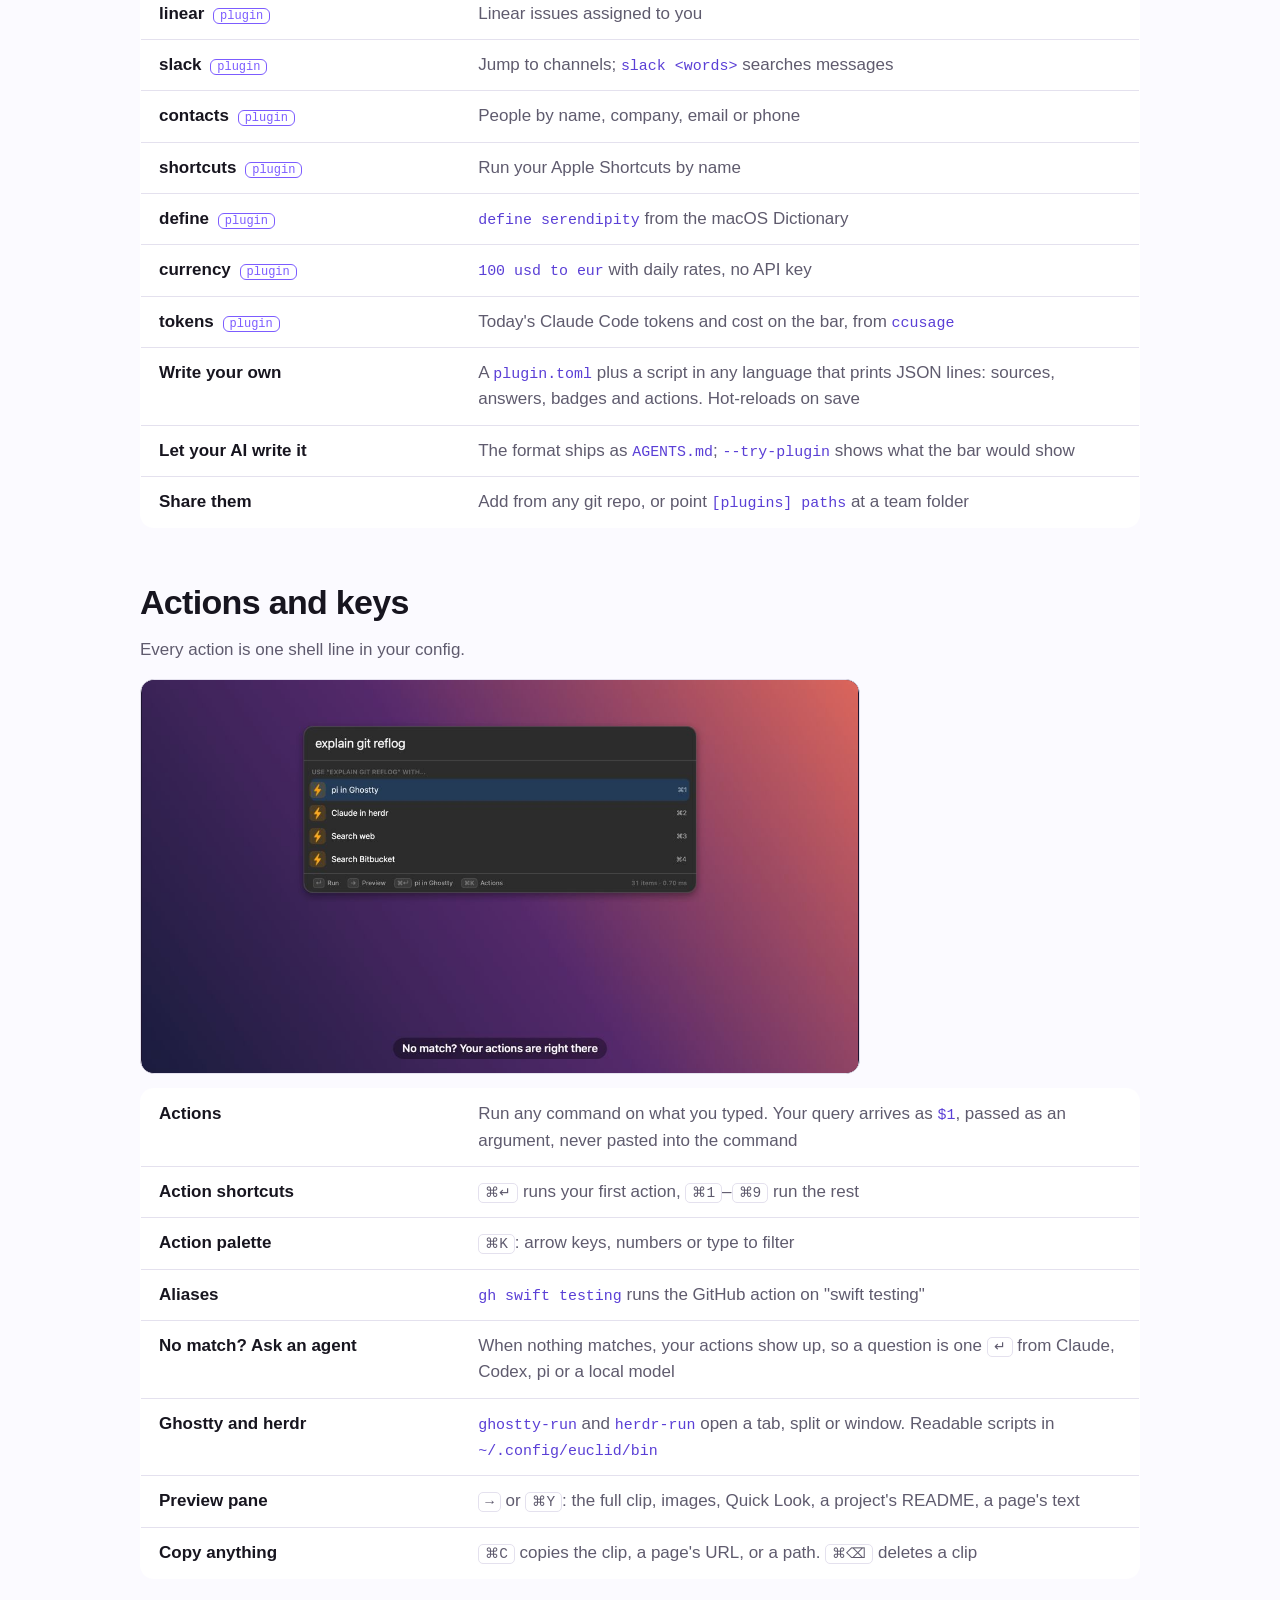
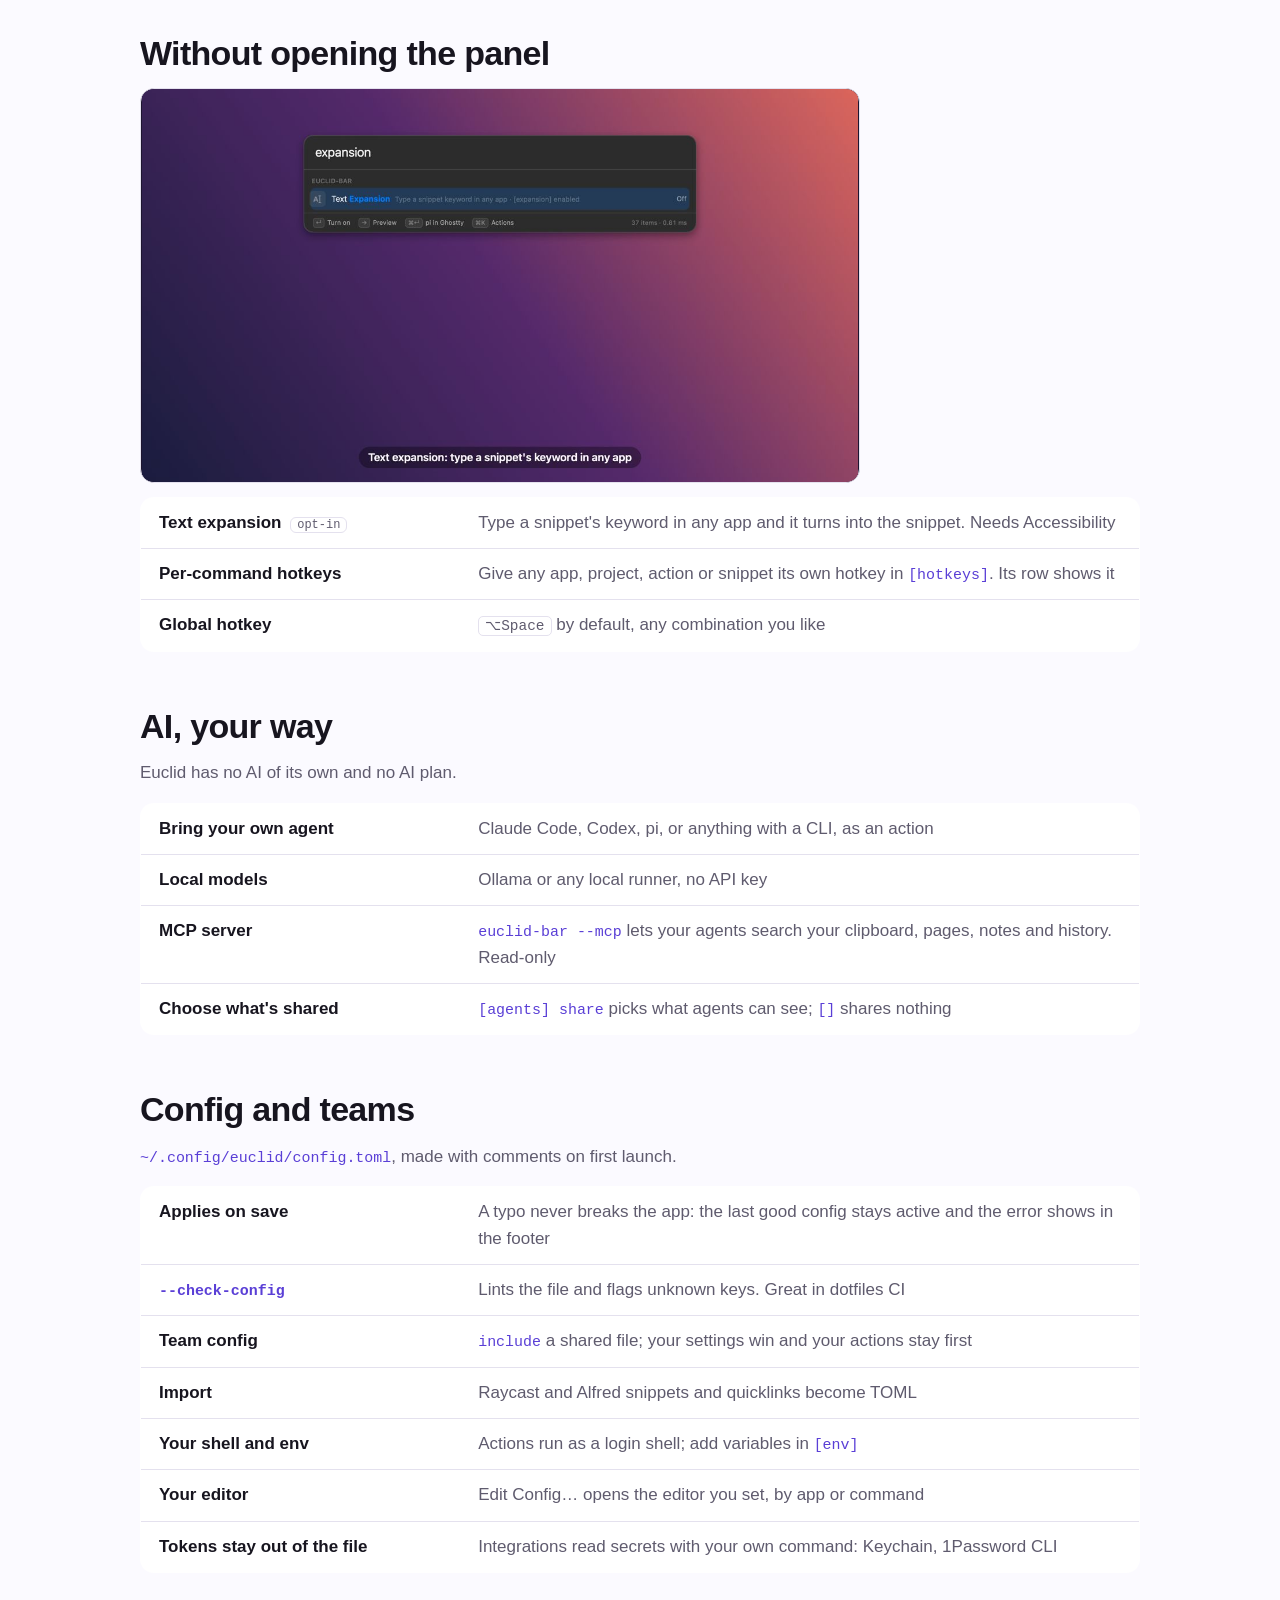
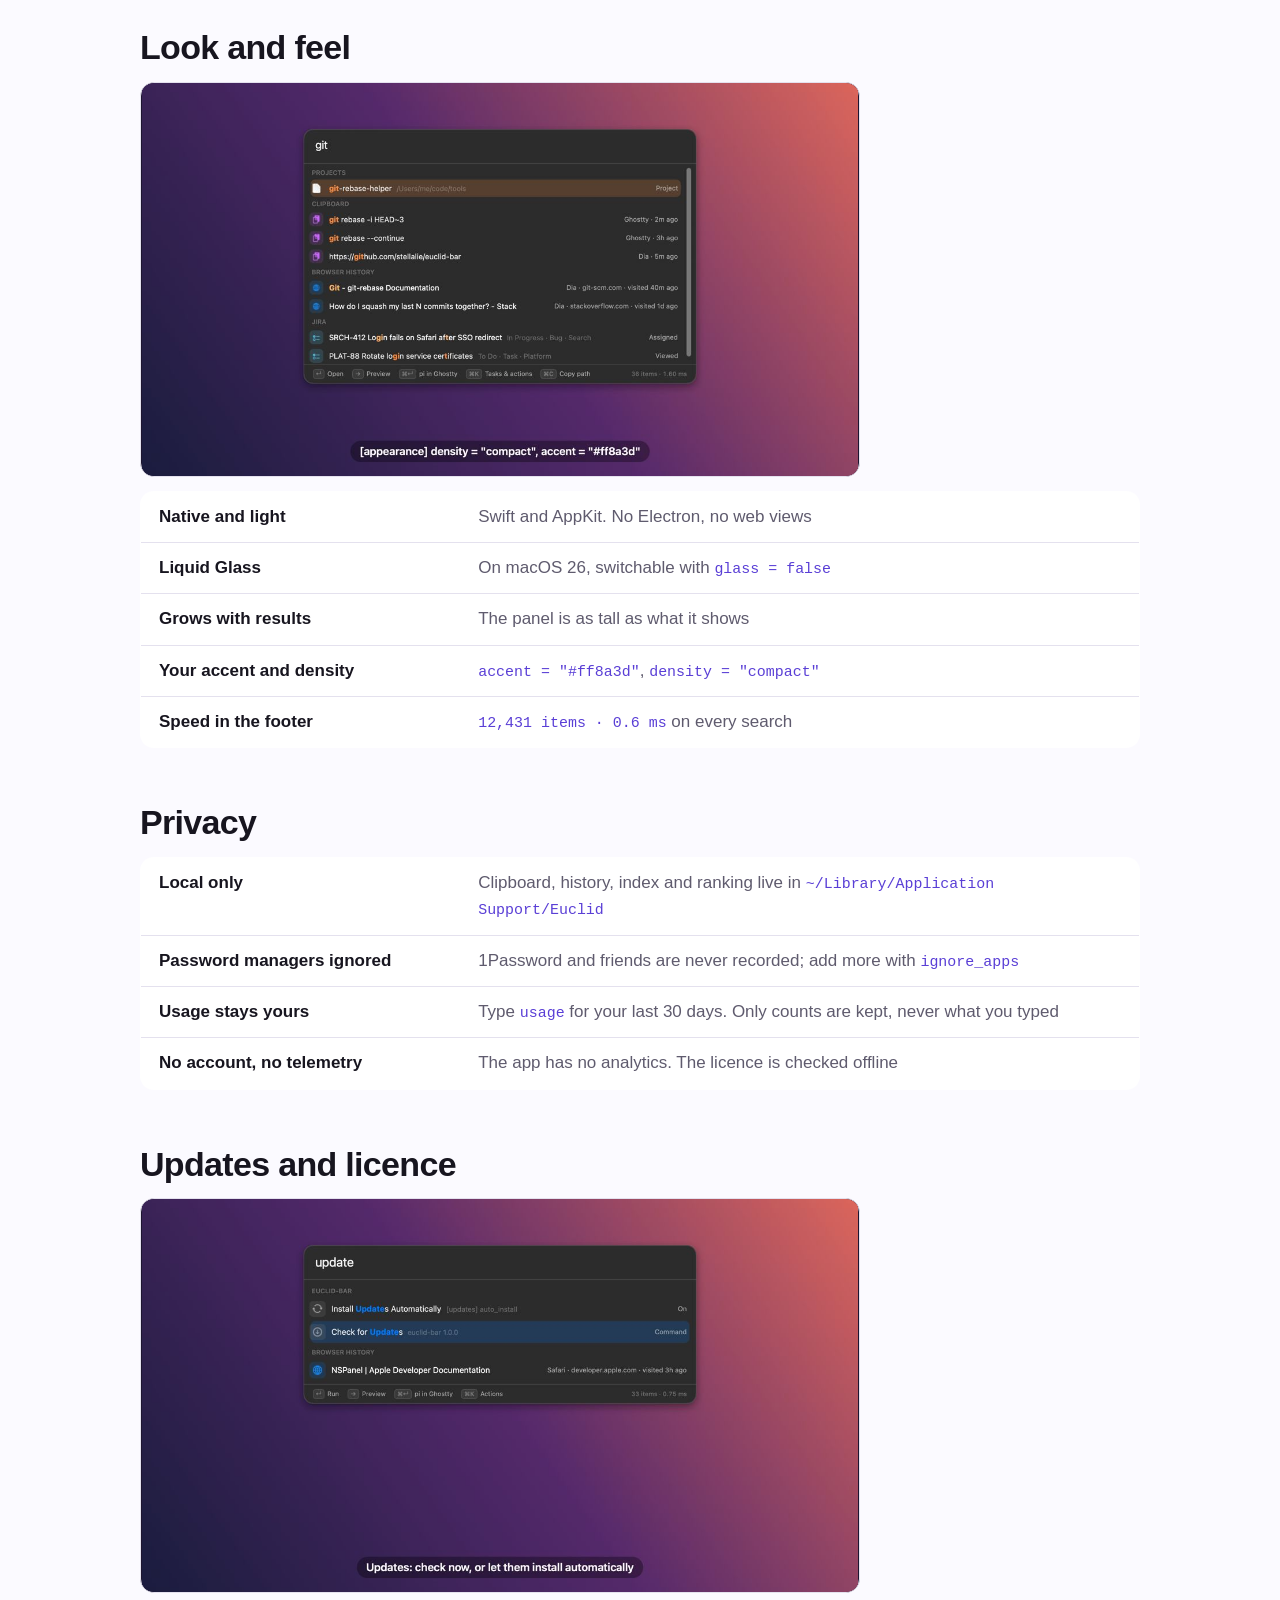
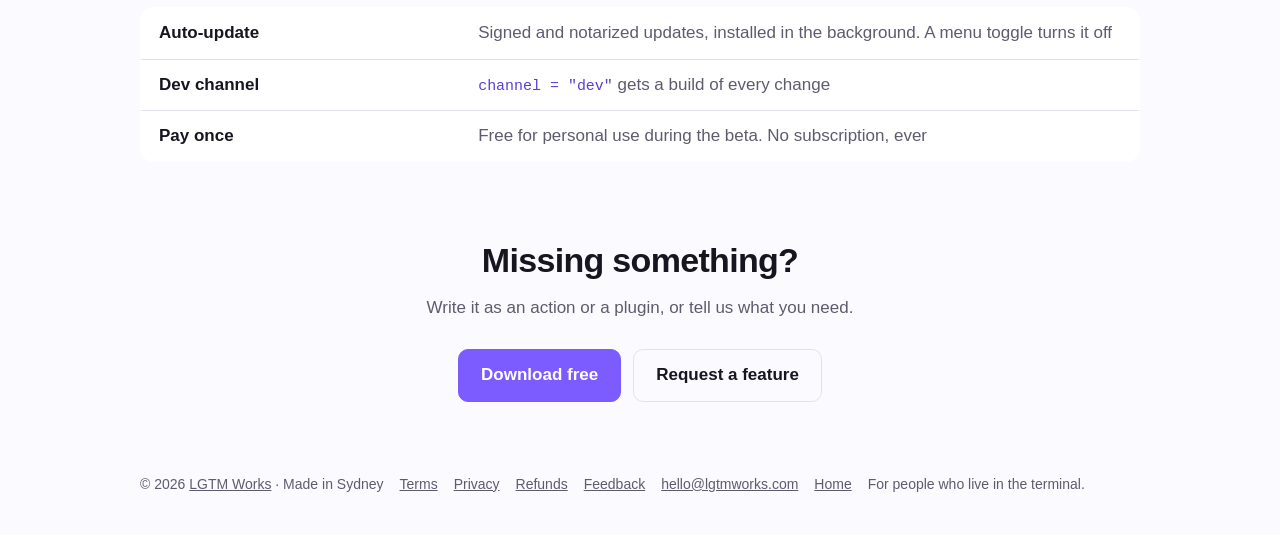
==== commit 89dc0315: "Clips on every plugin card and feature group; new demo video and poster Rendered by euclid-bar --ren" ====
--- a/docs/features/index.html
+++ b/docs/features/index.html
@@ -33,6 +33,7 @@
   <section class="flist" id="search">
     <h2>Search</h2>
     <p class="sub">One box, fuzzy-matched, grouped into sections. Matched letters are highlighted and the list never reshuffles under your cursor.</p>
+    <video class="clip" src="../clips/search-sections.mp4" poster="../clips/search-sections.jpg" muted loop playsinline preload="none" aria-label="search in the Euclid panel"></video>
     <table>
         <tr><th>Apps</th><td>/Applications, /System/Applications, ~/Applications and any folders you add</td></tr>
         <tr><th>Git projects</th><td>Repos under your code folders. <kbd>↵</kbd> opens them in your editor</td></tr>
@@ -53,6 +54,7 @@
   <section class="flist" id="answers-as-you-type">
     <h2>Answers as you type</h2>
     <p class="sub"><kbd>↵</kbd> copies the answer.</p>
+    <video class="clip" src="../clips/epoch.mp4" poster="../clips/epoch.jpg" muted loop playsinline preload="none" aria-label="answers as you type in the Euclid panel"></video>
     <table>
         <tr><th>Calculator and units</th><td><code>12 * 3.5</code> · <code>1.5 gb in mb</code> · <code>72 f in c</code></td></tr>
         <tr><th>Epoch ⇄ date</th><td><code>1697040000</code> · <code>2023-10-11T16:00:00Z</code> · <code>now</code></td></tr>
@@ -68,6 +70,7 @@
   <section class="flist" id="plugins">
     <h2>Plugins</h2>
     <p class="sub">Add only what you use: <code>euclid-bar --plugin add &lt;name&gt;</code>. They cost nothing until you add one.</p>
+    <video class="clip" src="../clips/plugins.mp4" poster="../clips/plugins.jpg" muted loop playsinline preload="none" aria-label="plugins in the Euclid panel"></video>
     <table>
         <tr><th>github <em class="tag-plugin">plugin</em></th><td>Your PRs, review requests and issues, through the <code>gh</code> CLI</td></tr>
         <tr><th>linear <em class="tag-plugin">plugin</em></th><td>Linear issues assigned to you</td></tr>
@@ -86,6 +89,7 @@
   <section class="flist" id="actions-and-keys">
     <h2>Actions and keys</h2>
     <p class="sub">Every action is one shell line in your config.</p>
+    <video class="clip" src="../clips/no-match-actions.mp4" poster="../clips/no-match-actions.jpg" muted loop playsinline preload="none" aria-label="actions and keys in the Euclid panel"></video>
     <table>
         <tr><th>Actions</th><td>Run any command on what you typed. Your query arrives as <code>$1</code>, passed as an argument, never pasted into the command</td></tr>
         <tr><th>Action shortcuts</th><td><kbd>⌘↵</kbd> runs your first action, <kbd>⌘1</kbd>–<kbd>⌘9</kbd> run the rest</td></tr>
@@ -101,6 +105,7 @@
   <section class="flist" id="without-opening-the-panel">
     <h2>Without opening the panel</h2>
     
+    <video class="clip" src="../clips/expansion.mp4" poster="../clips/expansion.jpg" muted loop playsinline preload="none" aria-label="without opening the panel in the Euclid panel"></video>
     <table>
         <tr><th>Text expansion <em>opt-in</em></th><td>Type a snippet's keyword in any app and it turns into the snippet. Needs Accessibility</td></tr>
         <tr><th>Per-command hotkeys</th><td>Give any app, project, action or snippet its own hotkey in <code>[hotkeys]</code>. Its row shows it</td></tr>
@@ -136,6 +141,7 @@
   <section class="flist" id="look-and-feel">
     <h2>Look and feel</h2>
     
+    <video class="clip" src="../clips/compact-accent.mp4" poster="../clips/compact-accent.jpg" muted loop playsinline preload="none" aria-label="look and feel in the Euclid panel"></video>
     <table>
         <tr><th>Native and light</th><td>Swift and AppKit. No Electron, no web views</td></tr>
         <tr><th>Liquid Glass</th><td>On macOS 26, switchable with <code>glass = false</code></td></tr>
@@ -159,6 +165,7 @@
   <section class="flist" id="updates-and-licence">
     <h2>Updates and licence</h2>
     
+    <video class="clip" src="../clips/updates.mp4" poster="../clips/updates.jpg" muted loop playsinline preload="none" aria-label="updates and licence in the Euclid panel"></video>
     <table>
         <tr><th>Auto-update</th><td>Signed and notarized updates, installed in the background. A menu toggle turns it off</td></tr>
         <tr><th>Dev channel</th><td><code>channel = "dev"</code> gets a build of every change</td></tr>
@@ -186,6 +193,14 @@
     <span>For people who live in the terminal.</span>
   </footer>
 </div>
+<script>
+  // Clips play only while on screen.
+  const clipObserver = new IntersectionObserver((entries) => {
+    for (const e of entries) e.isIntersecting ? e.target.play().catch(() => {}) : e.target.pause();
+  }, { threshold: 0.4 });
+  if (!matchMedia('(prefers-reduced-motion: reduce)').matches)
+    for (const v of document.querySelectorAll('video.clip')) clipObserver.observe(v);
+</script>
 <!-- Cloudflare Web Analytics: cookie-free page views -->
 <script defer src="https://static.cloudflareinsights.com/beacon.min.js" data-cf-beacon='{"token": "153c6065866e4bef9595b3c0df2fc248"}'></script>
 </body>
--- a/docs/style.css
+++ b/docs/style.css
@@ -195,9 +195,9 @@
 }
 
 /* Recipes: how-to steps and the submit dialog */
-ol.steps { margin: -12px 0 10px; padding-left: 22px; color: var(--muted); }
-ol.steps li { margin: 6px 0; }
-ol.steps b { color: var(--text); }
+ol.howto { margin: 0 0 16px; padding-left: 22px; color: var(--muted); }
+ol.howto li { margin: 6px 0; }
+ol.howto b { color: var(--text); }
 .steps-note { margin: 0 0 24px; }
 button.linkish { font: inherit; color: var(--accent); background: none; border: 0; padding: 0; cursor: pointer; text-decoration: underline; }
 .share { text-align: center; }
@@ -266,3 +266,44 @@
 figure.shot img { width: 100%; height: auto; display: block; border-radius: 14px; border: 1px solid var(--line); }
 figure.shot figcaption { margin-top: 10px; font-size: 14px; color: var(--muted); }
 figure.shot code { color: var(--code); font-size: .9em; }
+.recipe .alias, .runways .alias { margin-left: auto; font-size: 12px; font-family: var(--mono); color: var(--muted); border: 1px solid var(--line); border-radius: 6px; padding: 1px 7px; white-space: nowrap; }
+.recipe .alias code { color: var(--code); }
+.runways { background: var(--surface); border: 1px solid var(--line); border-radius: 14px; padding: 18px 22px; margin: 0 0 24px; }
+.runways h3 { margin: 0 0 4px; font-size: 17px; }
+.runways li { color: var(--muted); }
+.runways li b { color: var(--text); }
+.runways code { color: var(--code); font-size: .9em; }
+.runways .alias { margin-left: 0; }
+
+/* Plugins: build one with your agent */
+.builder { display: grid; grid-template-columns: minmax(0, 1.1fr) minmax(0, 1fr); gap: 20px; align-items: start; margin-bottom: 28px; }
+.agentdemo { background: #0b0a10; border: 1px solid var(--line); border-radius: 14px; overflow: hidden; min-width: 0; }
+.agentdemo .bar { display: flex; align-items: center; gap: 6px; padding: 10px 12px; border-bottom: 1px solid #222030; }
+.agentdemo .bar i { width: 10px; height: 10px; border-radius: 50%; background: #3a3746; }
+.agentdemo .bar span { margin-left: 8px; font-family: var(--mono); font-size: 12px; color: #8d8a9b; }
+.agentdemo .screen { font-family: var(--mono); font-size: 12.5px; line-height: 1.7; padding: 14px 16px; min-height: 360px; color: #d9d7e3; white-space: pre-wrap; word-break: break-word; }
+.agentdemo .l.you { color: #ffffff; }
+.agentdemo .l.dim { color: #8d8a9b; }
+.agentdemo .l.ok { color: #7ee2a8; }
+.agentdemo .l.err { color: #ff8a80; }
+.agentdemo .l.code { color: #c9b8ff; }
+.agentdemo .l.done { color: #ffffff; font-weight: 600; }
+.agentdemo .mini { margin-top: 12px; border: 1px solid #2f2c3c; border-radius: 10px; background: #1b1a22; white-space: normal; font-family: -apple-system, BlinkMacSystemFont, "Inter", sans-serif; }
+.agentdemo .mini .q { padding: 8px 12px; font-size: 15px; color: #fff; border-bottom: 1px solid #2f2c3c; }
+.agentdemo .mini .caret { display: inline-block; width: 1px; height: 15px; background: #fff; margin-left: 2px; vertical-align: -2px; animation: blink 1s steps(1) infinite; }
+.agentdemo .mini .r { display: flex; gap: 6px; padding: 6px 12px; font-size: 13px; color: #b9b6c6; }
+.agentdemo .mini .r b { color: #fff; font-weight: 600; }
+.agentdemo .mini .r span { margin-left: auto; color: #8d8a9b; font-size: 12px; }
+.agentdemo .mini .r.sel { background: rgb(124 92 255 / .35); border-radius: 6px; margin: 4px; }
+@keyframes blink { 50% { opacity: 0; } }
+.ask h3 { font-size: 15px; margin: 0 0 8px; }
+.ask h3:not(:first-child) { margin-top: 16px; }
+.ask textarea { width: 100%; box-sizing: border-box; font: inherit; font-size: 15px; color: var(--text); background: var(--surface); border: 1px solid var(--line); border-radius: 10px; padding: 10px 12px; resize: vertical; }
+.ask textarea:focus { outline: 2px solid var(--accent); outline-offset: 1px; }
+.ask pre.prompt { position: relative; white-space: pre-wrap; font-size: 13px; padding-right: 70px; }
+.ask pre.prompt .copy { position: absolute; top: 8px; right: 8px; font: inherit; font-size: 12px; cursor: pointer; padding: 3px 10px; border-radius: 6px; border: 1px solid var(--line); background: var(--bg); color: var(--muted); }
+@media (max-width: 760px) { .builder { grid-template-columns: minmax(0, 1fr); } .agentdemo .screen { min-height: 300px; } }
+
+/* Feature and plugin clips */
+video.clip { display: block; width: 100%; height: auto; aspect-ratio: 1240 / 680; border-radius: 10px; border: 1px solid var(--line); background: #1d1530; margin: 0 0 14px; }
+.flist video.clip { max-width: 720px; border-radius: 14px; }
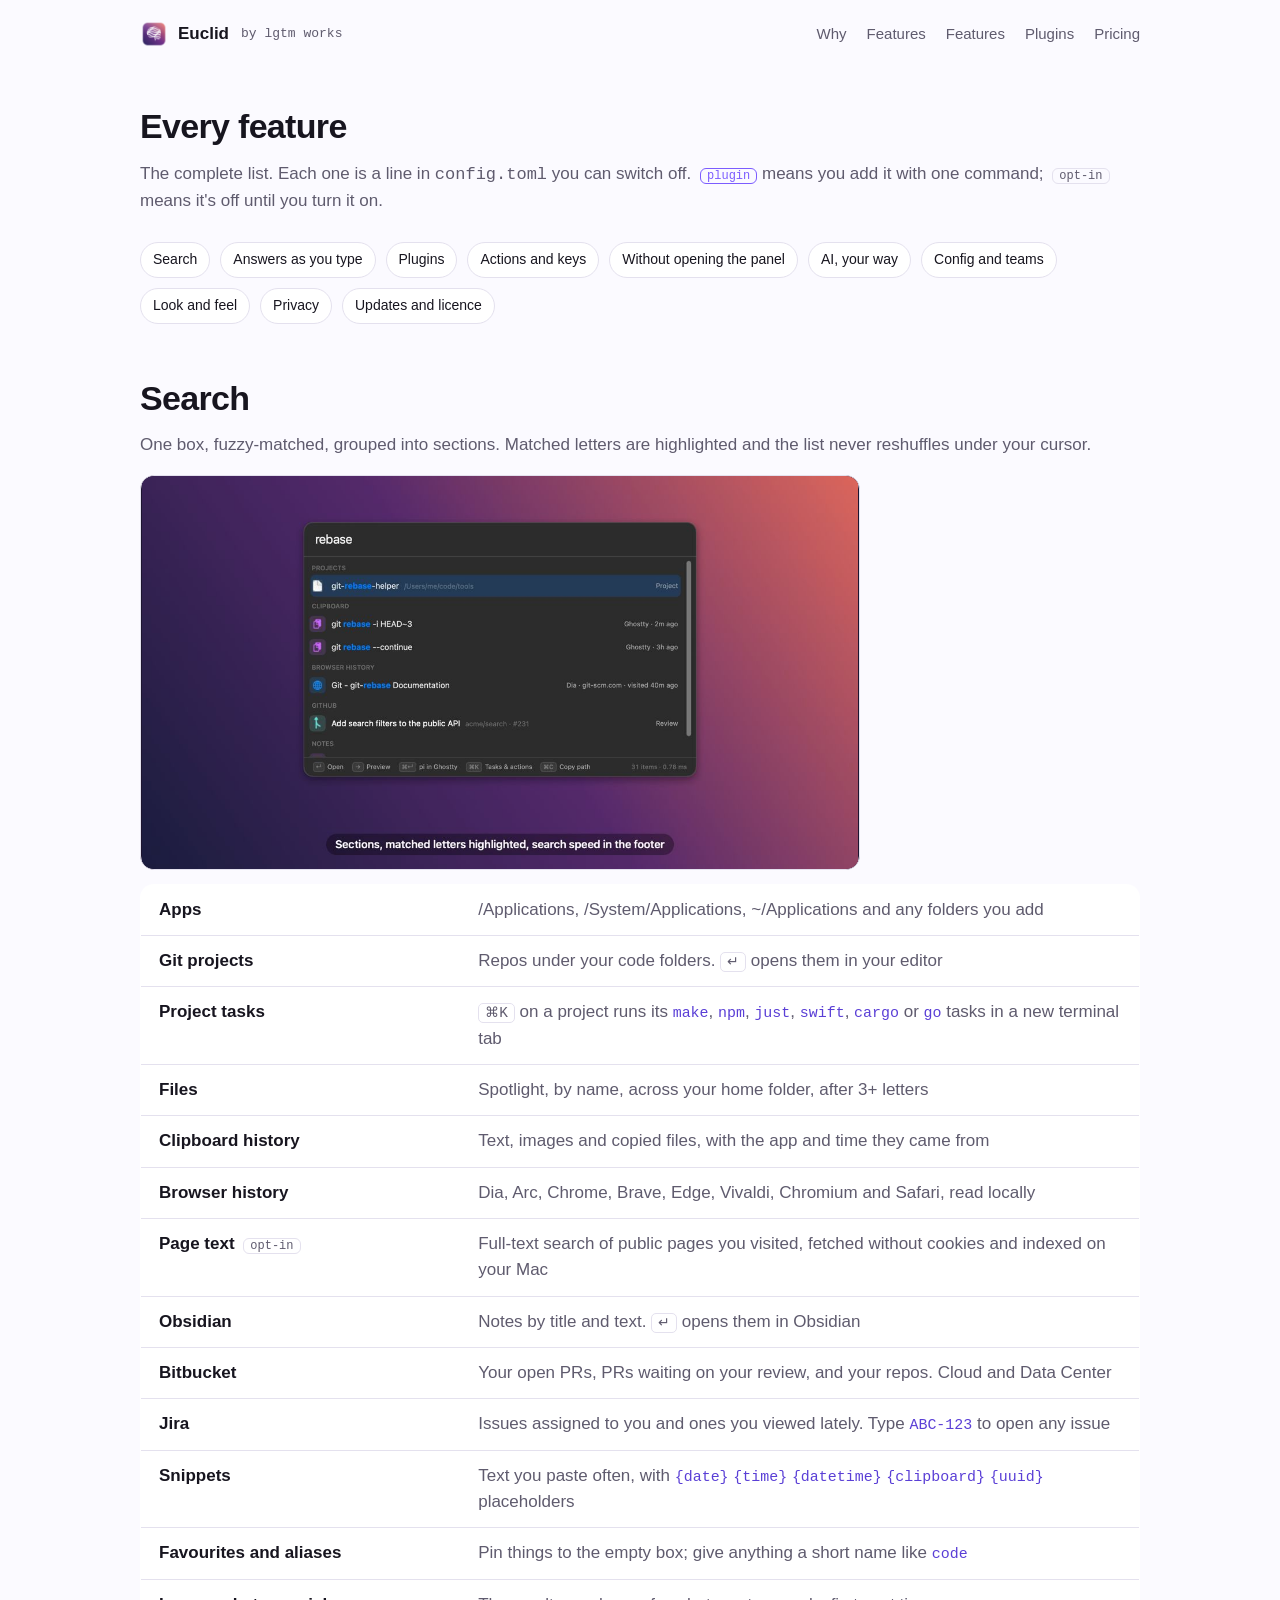
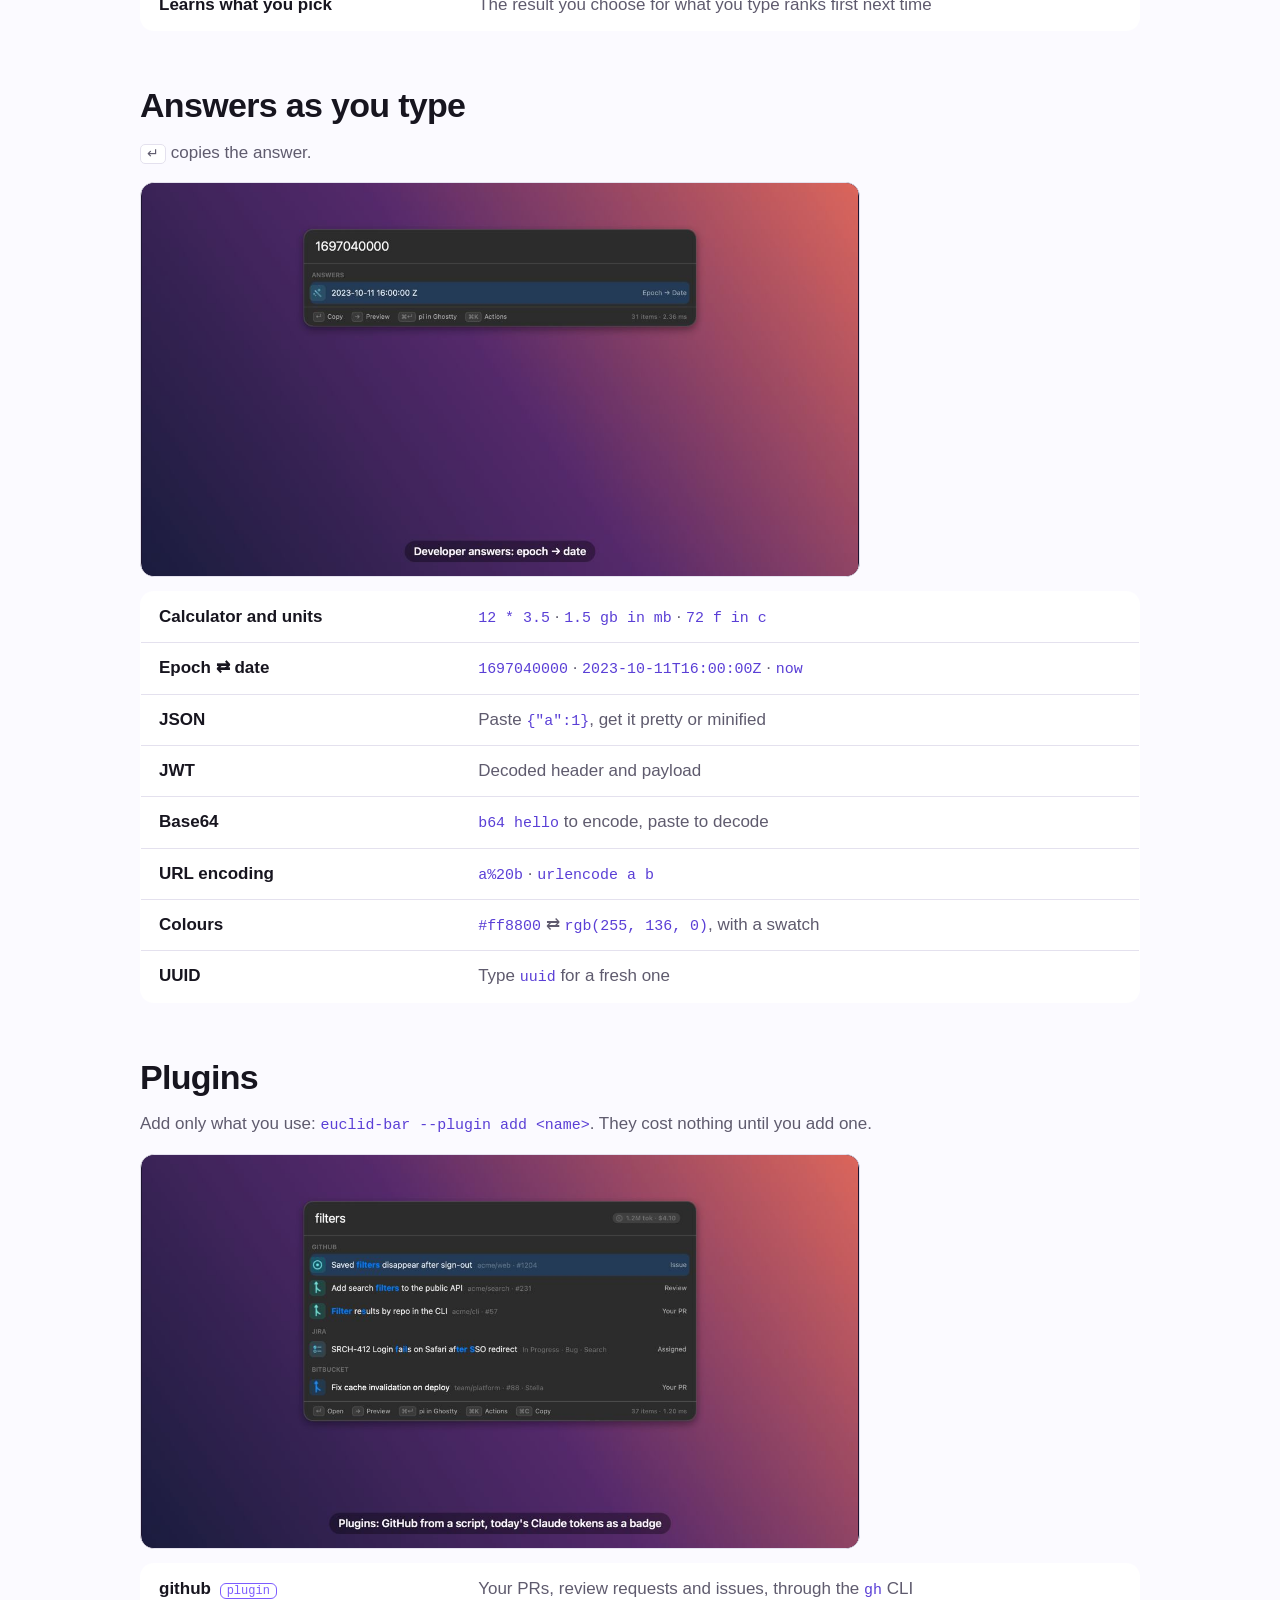
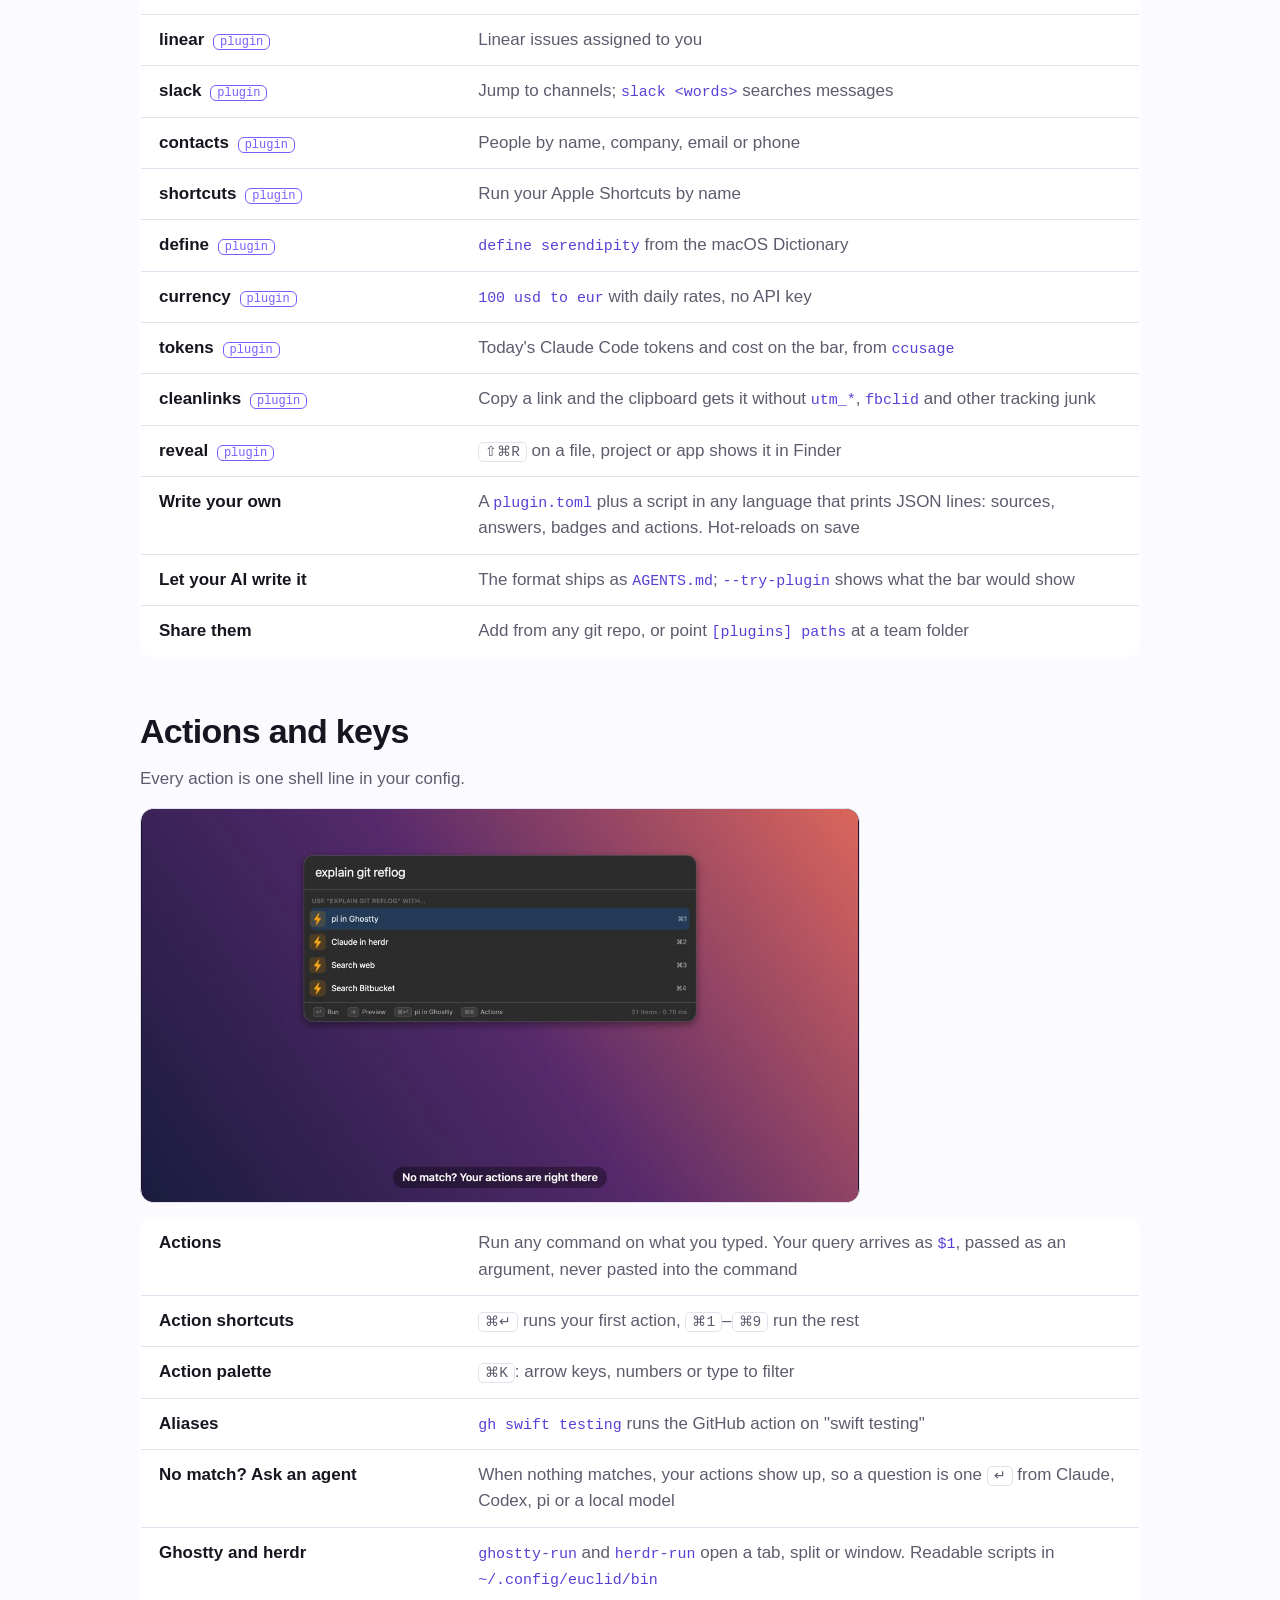
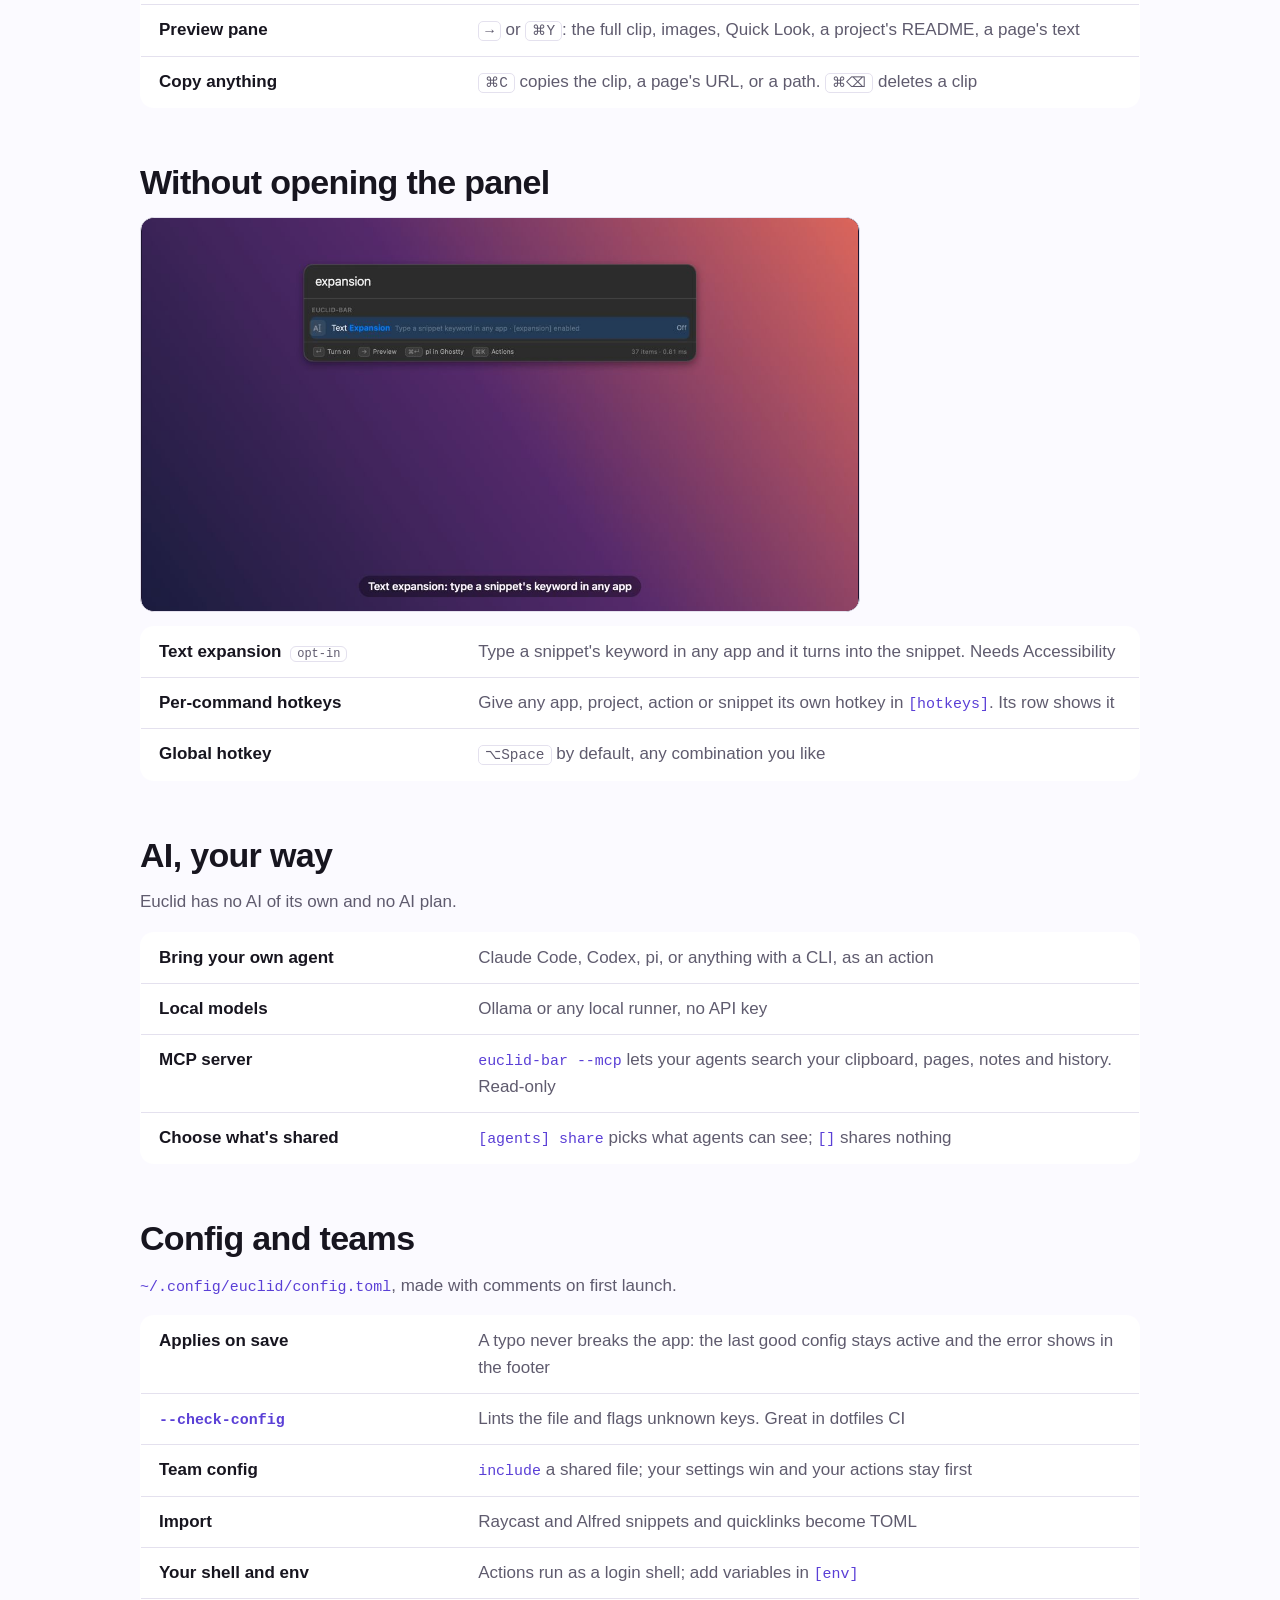
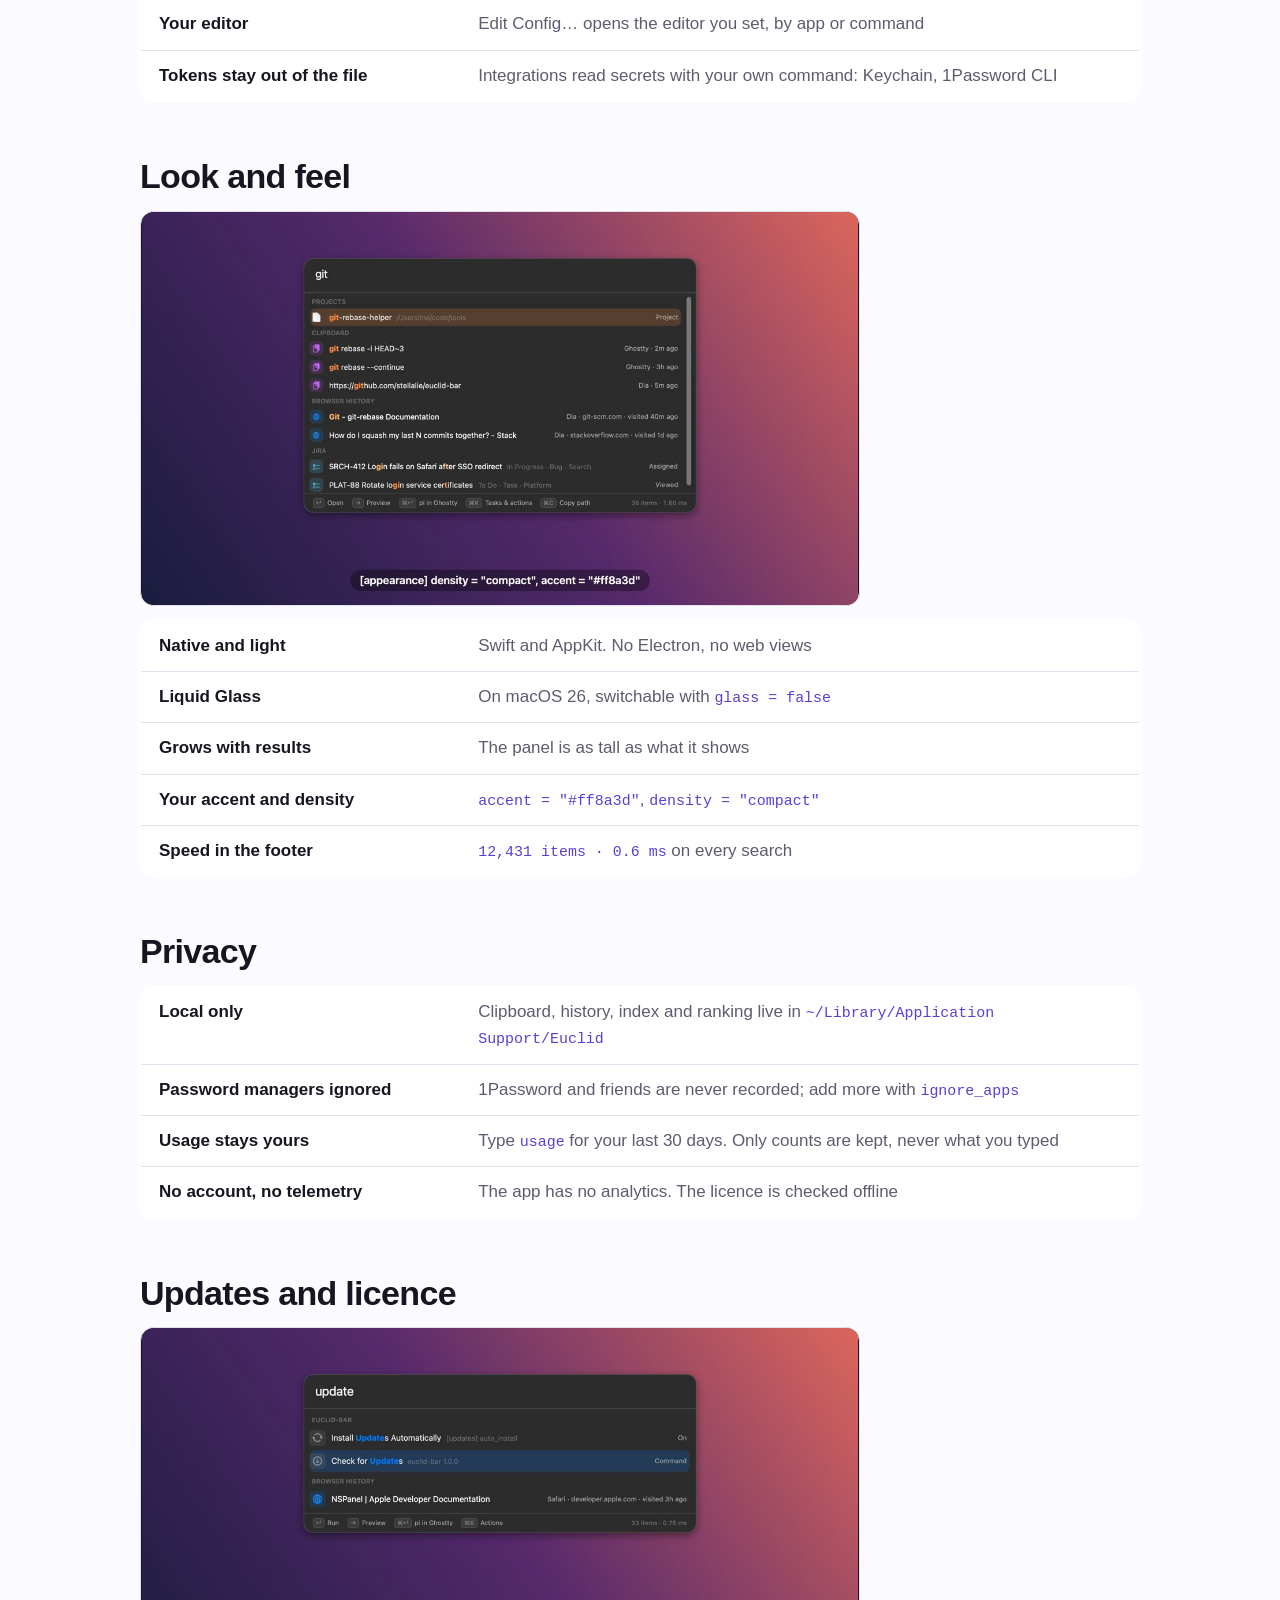
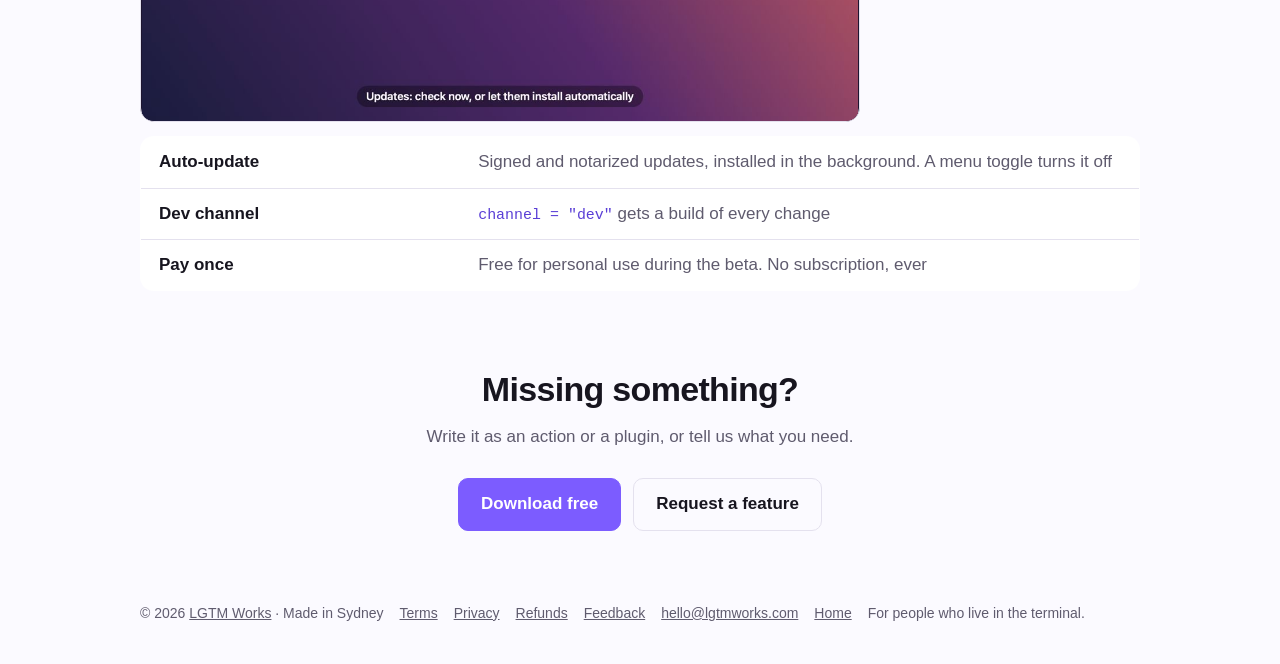
==== commit 52b8cc3f: "Features: list cleanlinks and reveal plugins, {datetime}, Files scope Co-Authored-By: Claude Opus 5." ====
--- a/docs/features/index.html
+++ b/docs/features/index.html
@@ -38,14 +38,14 @@
         <tr><th>Apps</th><td>/Applications, /System/Applications, ~/Applications and any folders you add</td></tr>
         <tr><th>Git projects</th><td>Repos under your code folders. <kbd>↵</kbd> opens them in your editor</td></tr>
         <tr><th>Project tasks</th><td><kbd>⌘K</kbd> on a project runs its <code>make</code>, <code>npm</code>, <code>just</code>, <code>swift</code>, <code>cargo</code> or <code>go</code> tasks in a new terminal tab</td></tr>
-        <tr><th>Files</th><td>Spotlight, by name, after 3+ letters</td></tr>
+        <tr><th>Files</th><td>Spotlight, by name, across your home folder, after 3+ letters</td></tr>
         <tr><th>Clipboard history</th><td>Text, images and copied files, with the app and time they came from</td></tr>
         <tr><th>Browser history</th><td>Dia, Arc, Chrome, Brave, Edge, Vivaldi, Chromium and Safari, read locally</td></tr>
         <tr><th>Page text <em>opt-in</em></th><td>Full-text search of public pages you visited, fetched without cookies and indexed on your Mac</td></tr>
         <tr><th>Obsidian</th><td>Notes by title and text. <kbd>↵</kbd> opens them in Obsidian</td></tr>
         <tr><th>Bitbucket</th><td>Your open PRs, PRs waiting on your review, and your repos. Cloud and Data Center</td></tr>
         <tr><th>Jira</th><td>Issues assigned to you and ones you viewed lately. Type <code>ABC-123</code> to open any issue</td></tr>
-        <tr><th>Snippets</th><td>Text you paste often, with <code>{date}</code> <code>{time}</code> <code>{clipboard}</code> <code>{uuid}</code> placeholders</td></tr>
+        <tr><th>Snippets</th><td>Text you paste often, with <code>{date}</code> <code>{time}</code> <code>{datetime}</code> <code>{clipboard}</code> <code>{uuid}</code> placeholders</td></tr>
         <tr><th>Favourites and aliases</th><td>Pin things to the empty box; give anything a short name like <code>code</code></td></tr>
         <tr><th>Learns what you pick</th><td>The result you choose for what you type ranks first next time</td></tr>
     </table>
@@ -80,6 +80,8 @@
         <tr><th>define <em class="tag-plugin">plugin</em></th><td><code>define serendipity</code> from the macOS Dictionary</td></tr>
         <tr><th>currency <em class="tag-plugin">plugin</em></th><td><code>100 usd to eur</code> with daily rates, no API key</td></tr>
         <tr><th>tokens <em class="tag-plugin">plugin</em></th><td>Today's Claude Code tokens and cost on the bar, from <code>ccusage</code></td></tr>
+        <tr><th>cleanlinks <em class="tag-plugin">plugin</em></th><td>Copy a link and the clipboard gets it without <code>utm_*</code>, <code>fbclid</code> and other tracking junk</td></tr>
+        <tr><th>reveal <em class="tag-plugin">plugin</em></th><td><kbd>⇧⌘R</kbd> on a file, project or app shows it in Finder</td></tr>
         <tr><th>Write your own</th><td>A <code>plugin.toml</code> plus a script in any language that prints JSON lines: sources, answers, badges and actions. Hot-reloads on save</td></tr>
         <tr><th>Let your AI write it</th><td>The format ships as <code>AGENTS.md</code>; <code>--try-plugin</code> shows what the bar would show</td></tr>
         <tr><th>Share them</th><td>Add from any git repo, or point <code>[plugins] paths</code> at a team folder</td></tr>
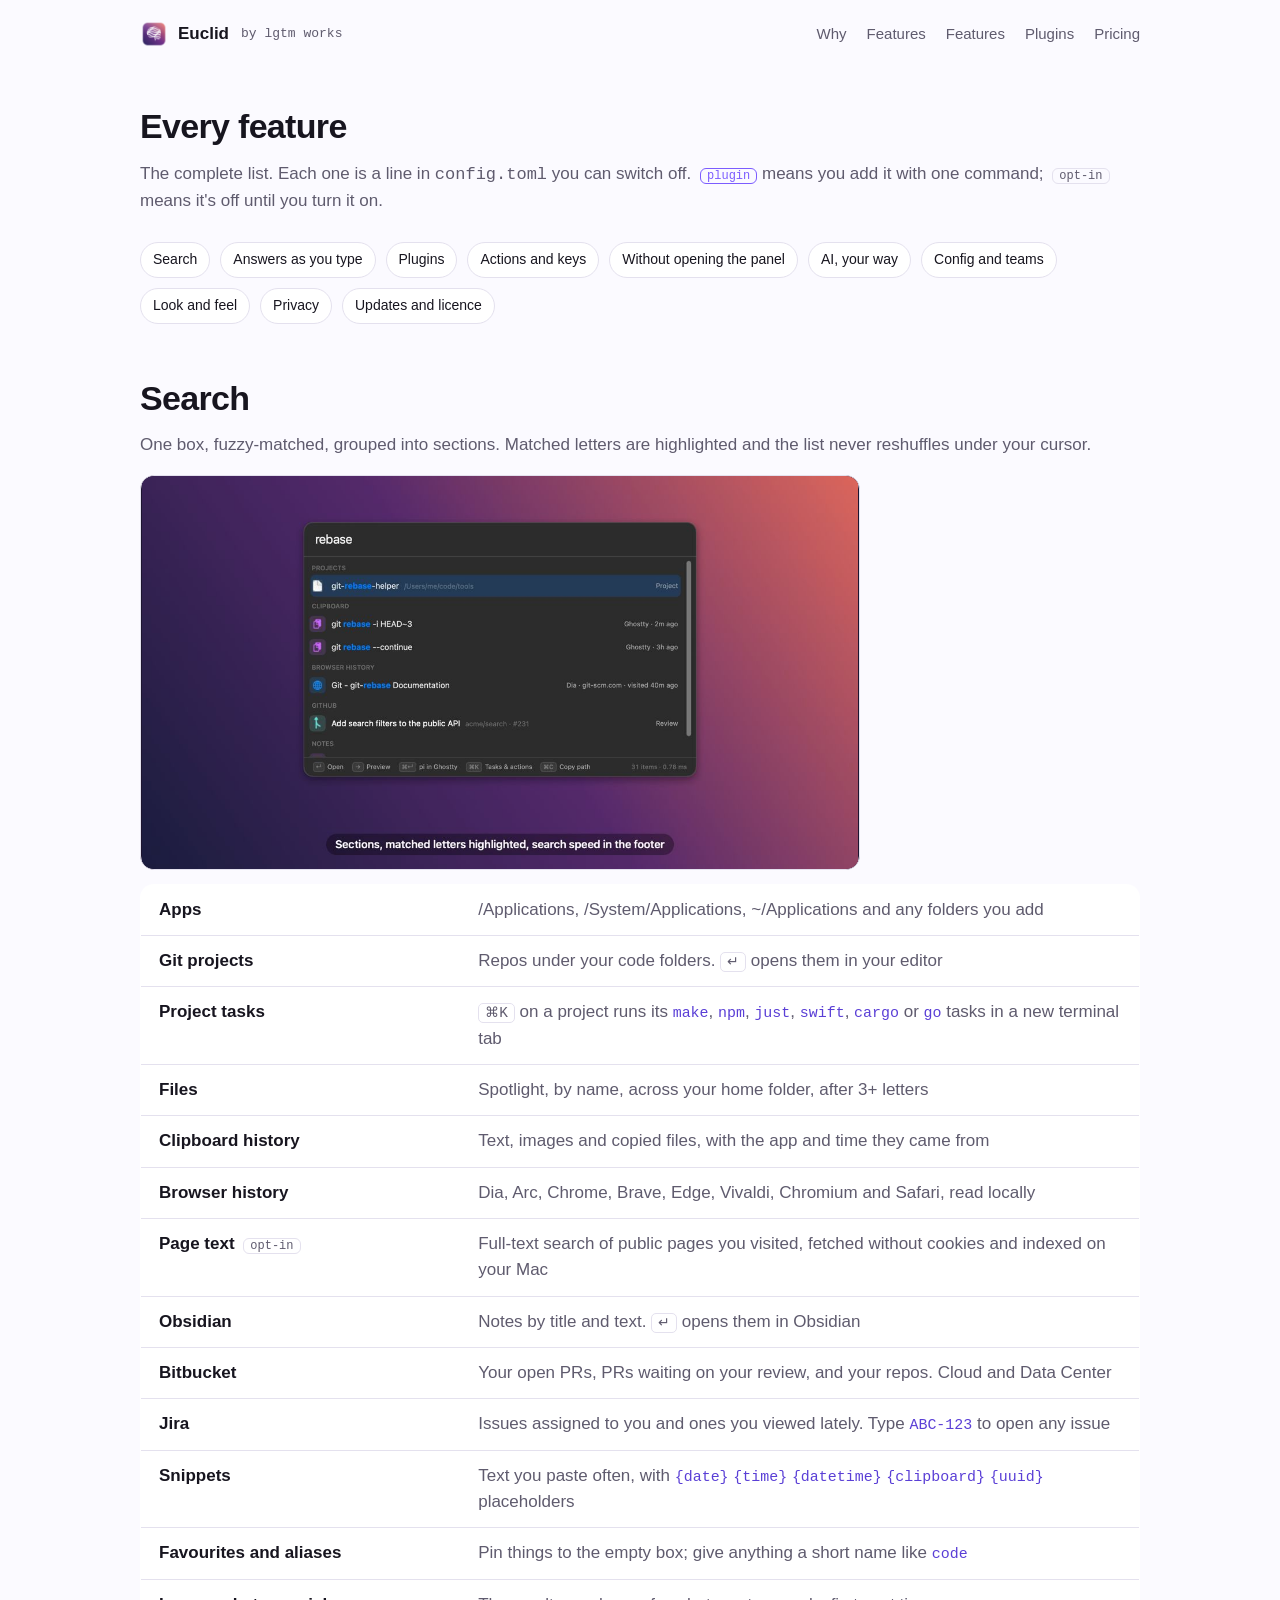
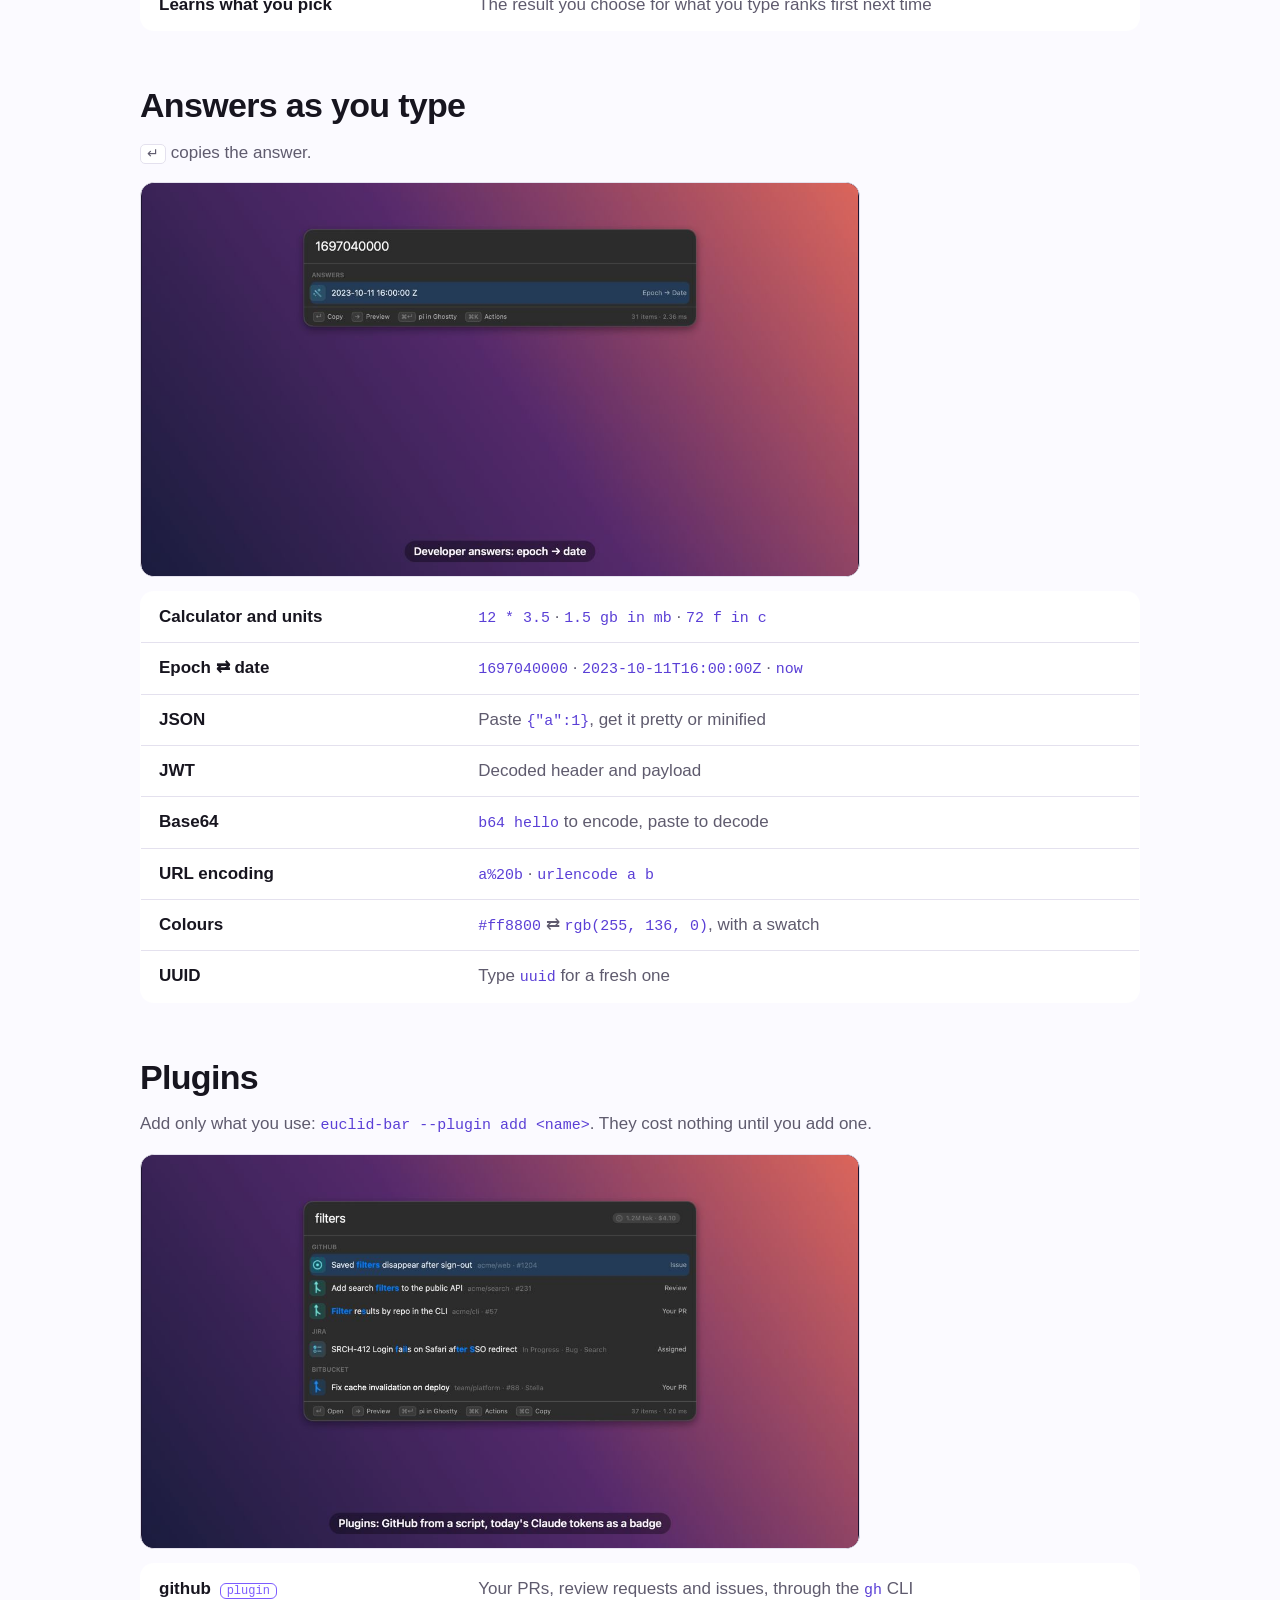
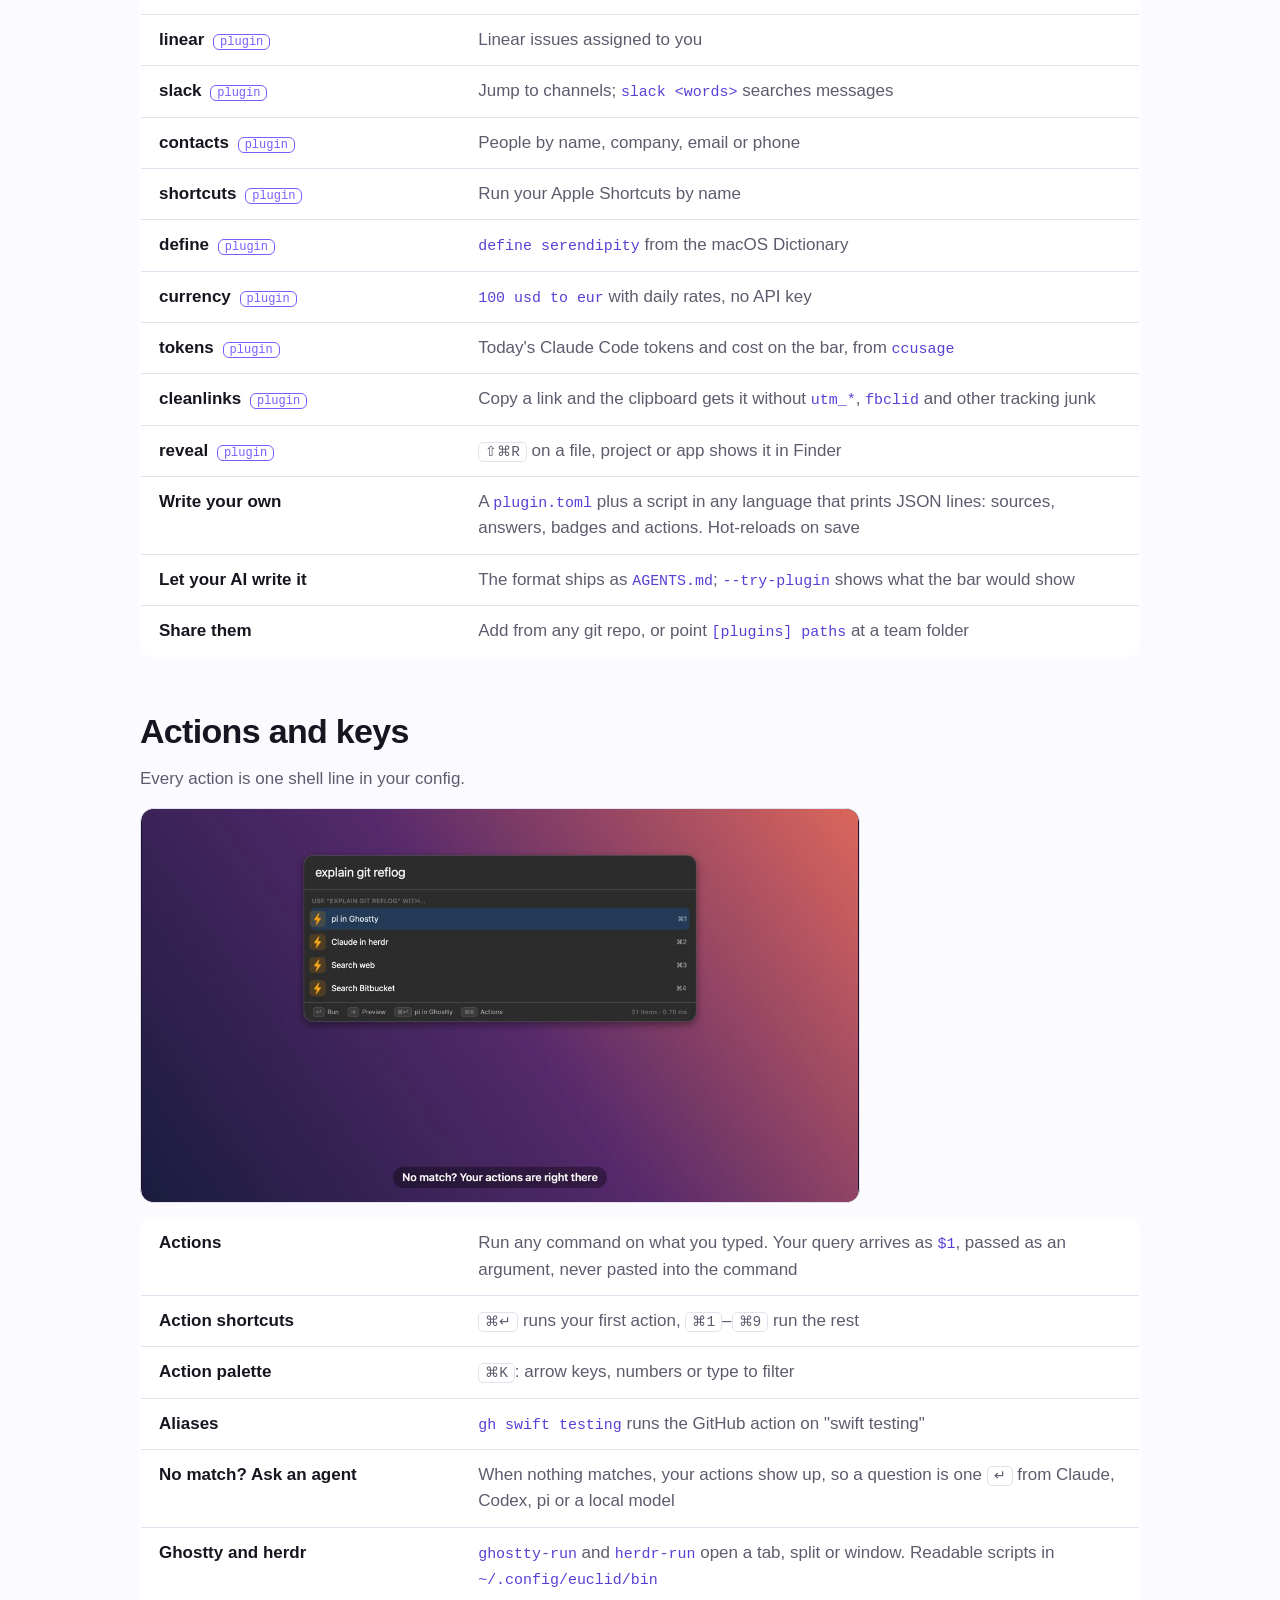
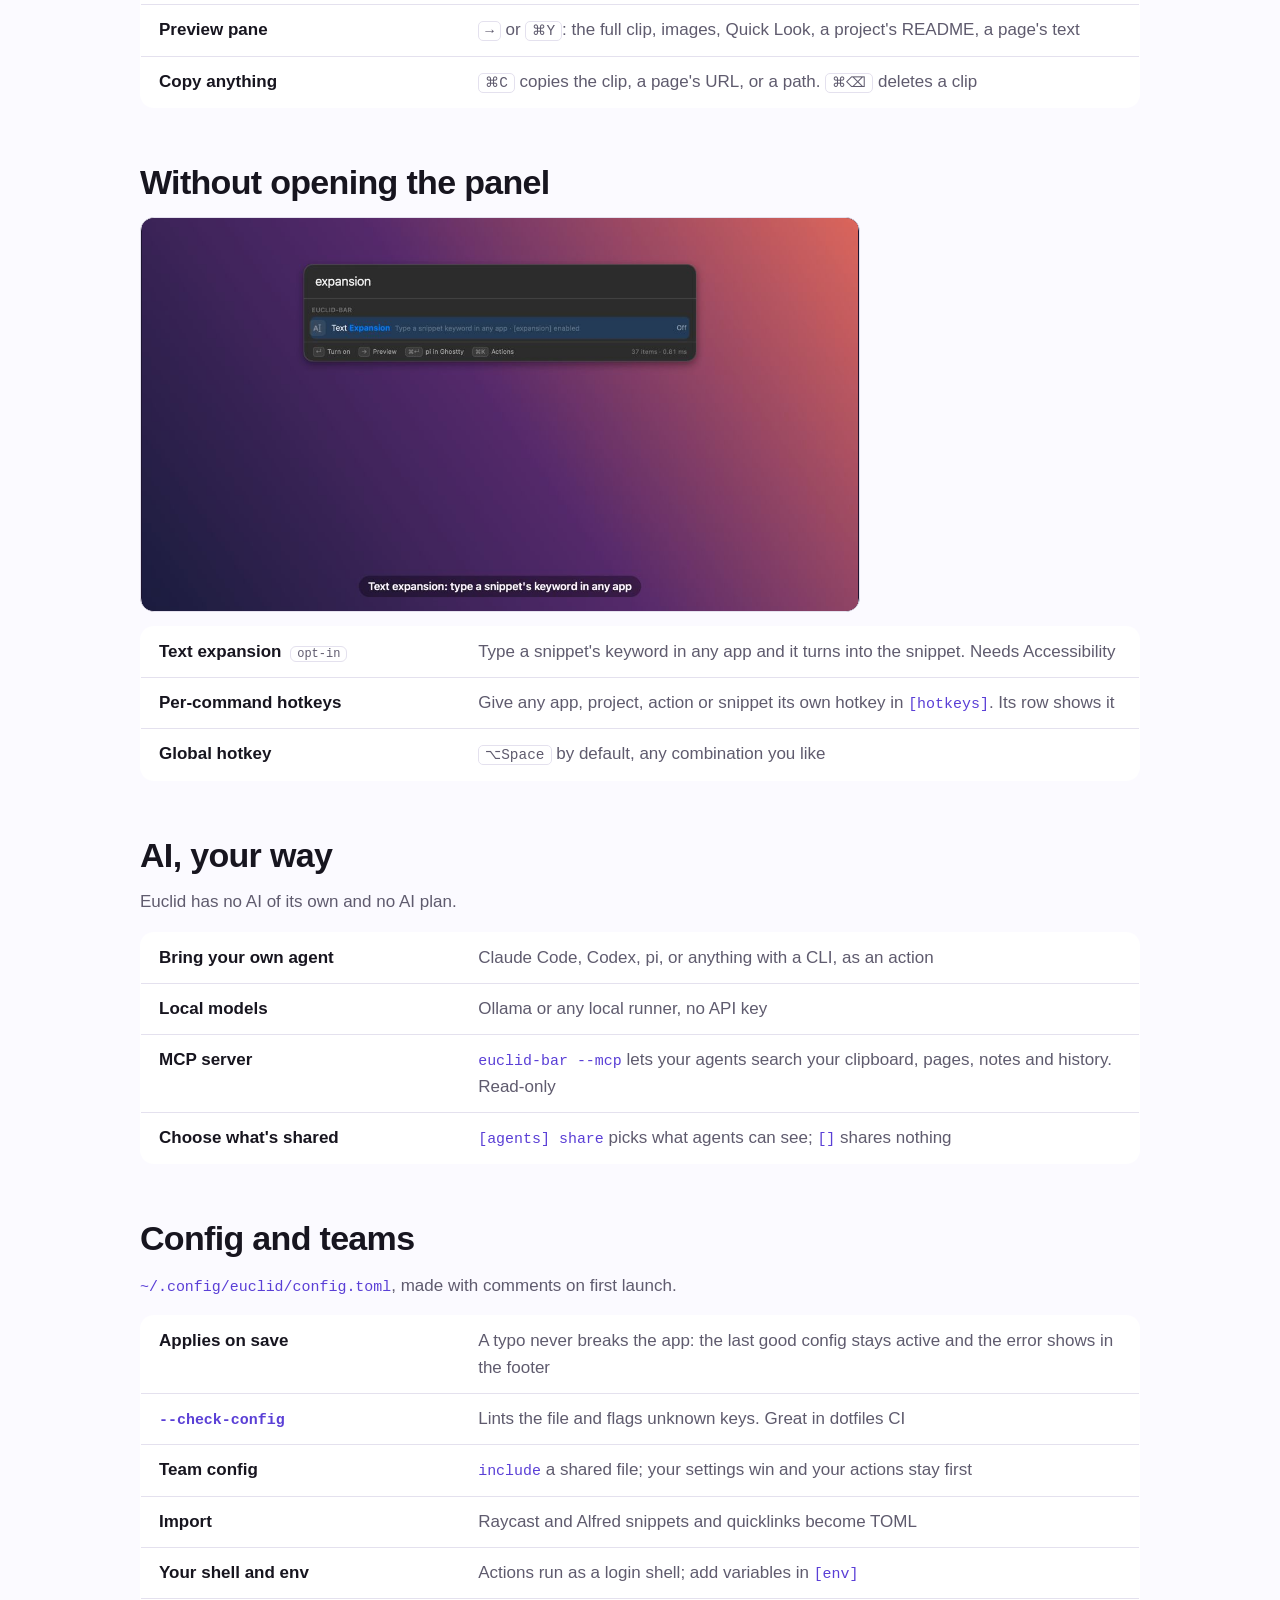
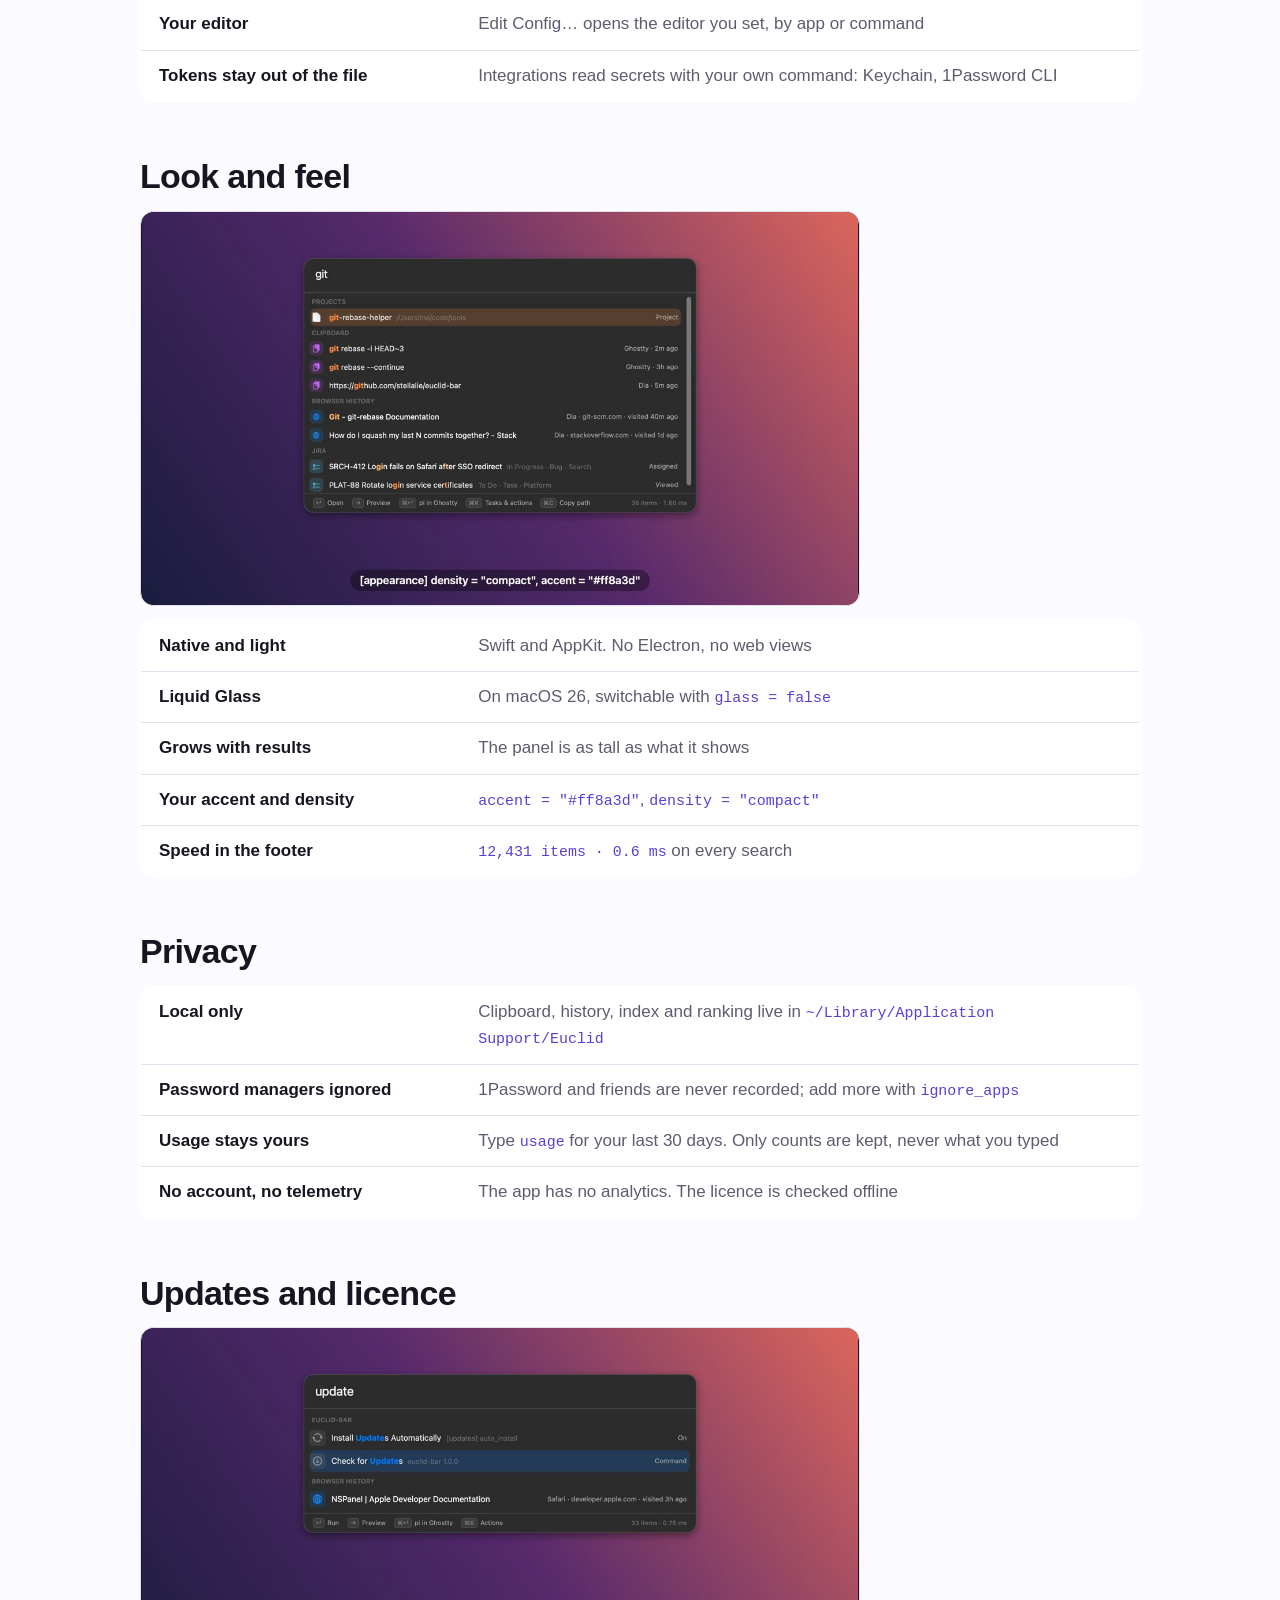
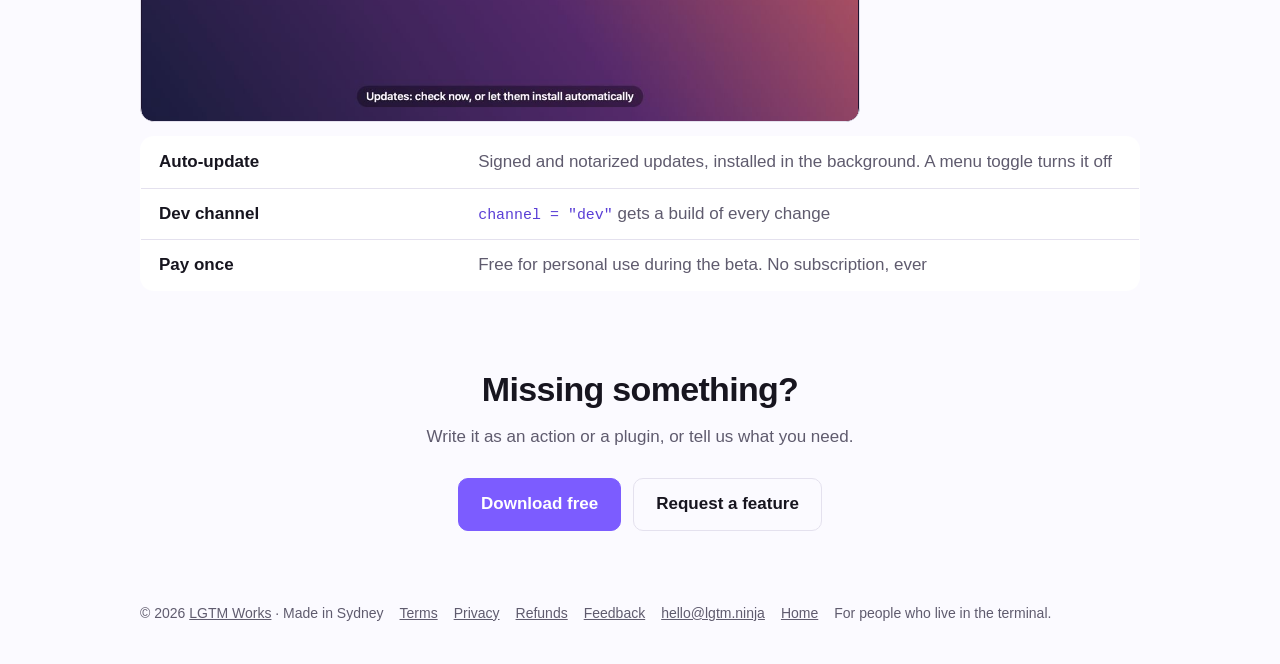
==== commit 43922f23: "Move domain from lgtmworks.com to lgtm.ninja Old lgtmworks.com URLs keep working via Cloudflare redi" ====
--- a/docs/features/index.html
+++ b/docs/features/index.html
@@ -5,7 +5,7 @@
 <meta name="viewport" content="width=device-width, initial-scale=1">
 <title>Euclid features: everything the macOS launcher does</title>
 <meta name="description" content="The complete Euclid feature list: search, developer answers, plugins, actions, text expansion, hotkeys, MCP, team config, privacy and updates.">
-<link rel="canonical" href="https://euclid.lgtmworks.com/features/">
+<link rel="canonical" href="https://euclid.lgtm.ninja/features/">
 <link rel="icon" href="../icon.png">
 <link rel="stylesheet" href="../style.css">
 </head>
@@ -13,7 +13,7 @@
 <div class="wrap">
   <nav>
     <a href="../" style="display:flex;align-items:center;gap:10px;text-decoration:none"><img src="../icon.png" alt=""><span>Euclid</span></a>
-    <a class="maker" href="https://lgtmworks.com/">by lgtm works</a>
+    <a class="maker" href="https://lgtm.ninja/">by lgtm works</a>
     <div class="links">
       <a href="../#why">Why</a>
       <a href="../features/">Features</a>
@@ -185,12 +185,12 @@
   </section>
 
   <footer>
-    <span>© 2026 <a href="https://lgtmworks.com/">LGTM Works</a> · Made in Sydney</span>
+    <span>© 2026 <a href="https://lgtm.ninja/">LGTM Works</a> · Made in Sydney</span>
     <a href="../terms/">Terms</a>
     <a href="../privacy/">Privacy</a>
     <a href="../refunds/">Refunds</a>
     <a href="../feedback/">Feedback</a>
-    <a href="mailto:hello@lgtmworks.com">hello@lgtmworks.com</a>
+    <a href="mailto:hello@lgtm.ninja">hello@lgtm.ninja</a>
     <a href="../">Home</a>
     <span>For people who live in the terminal.</span>
   </footer>
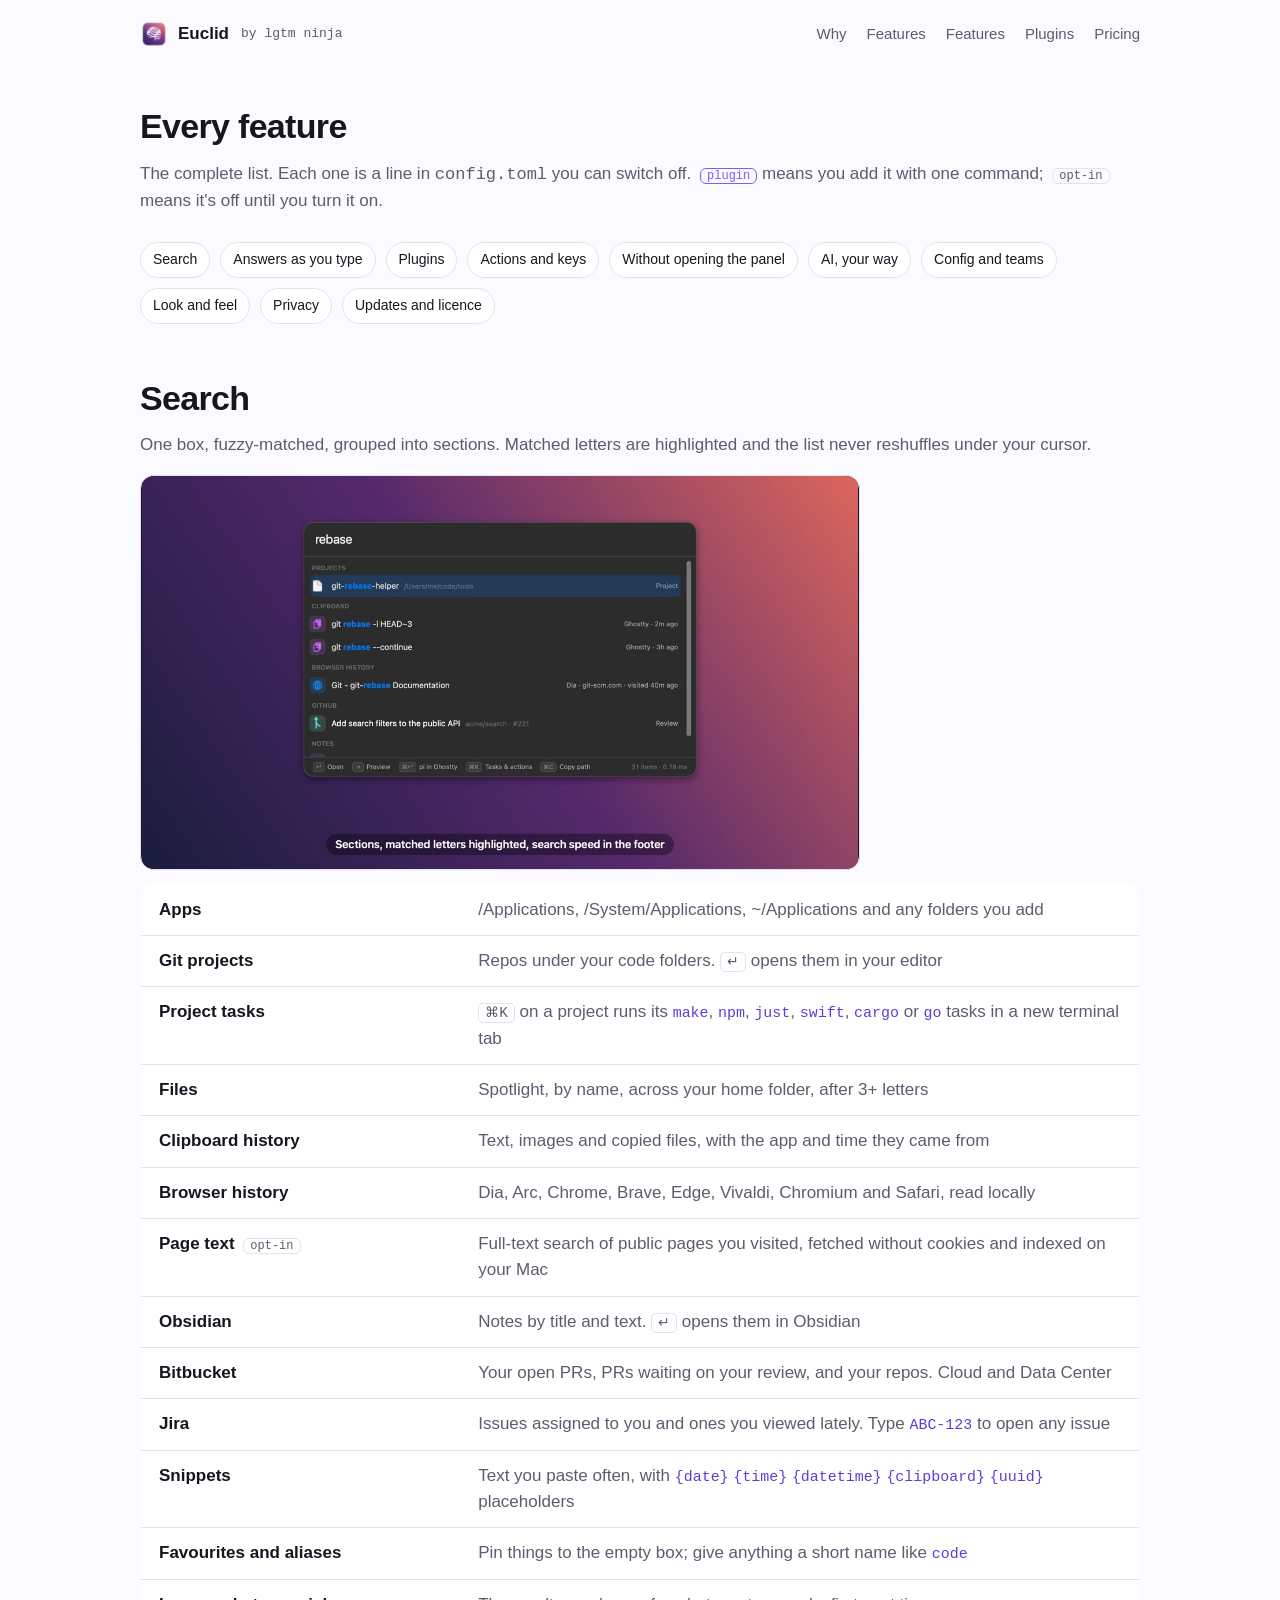
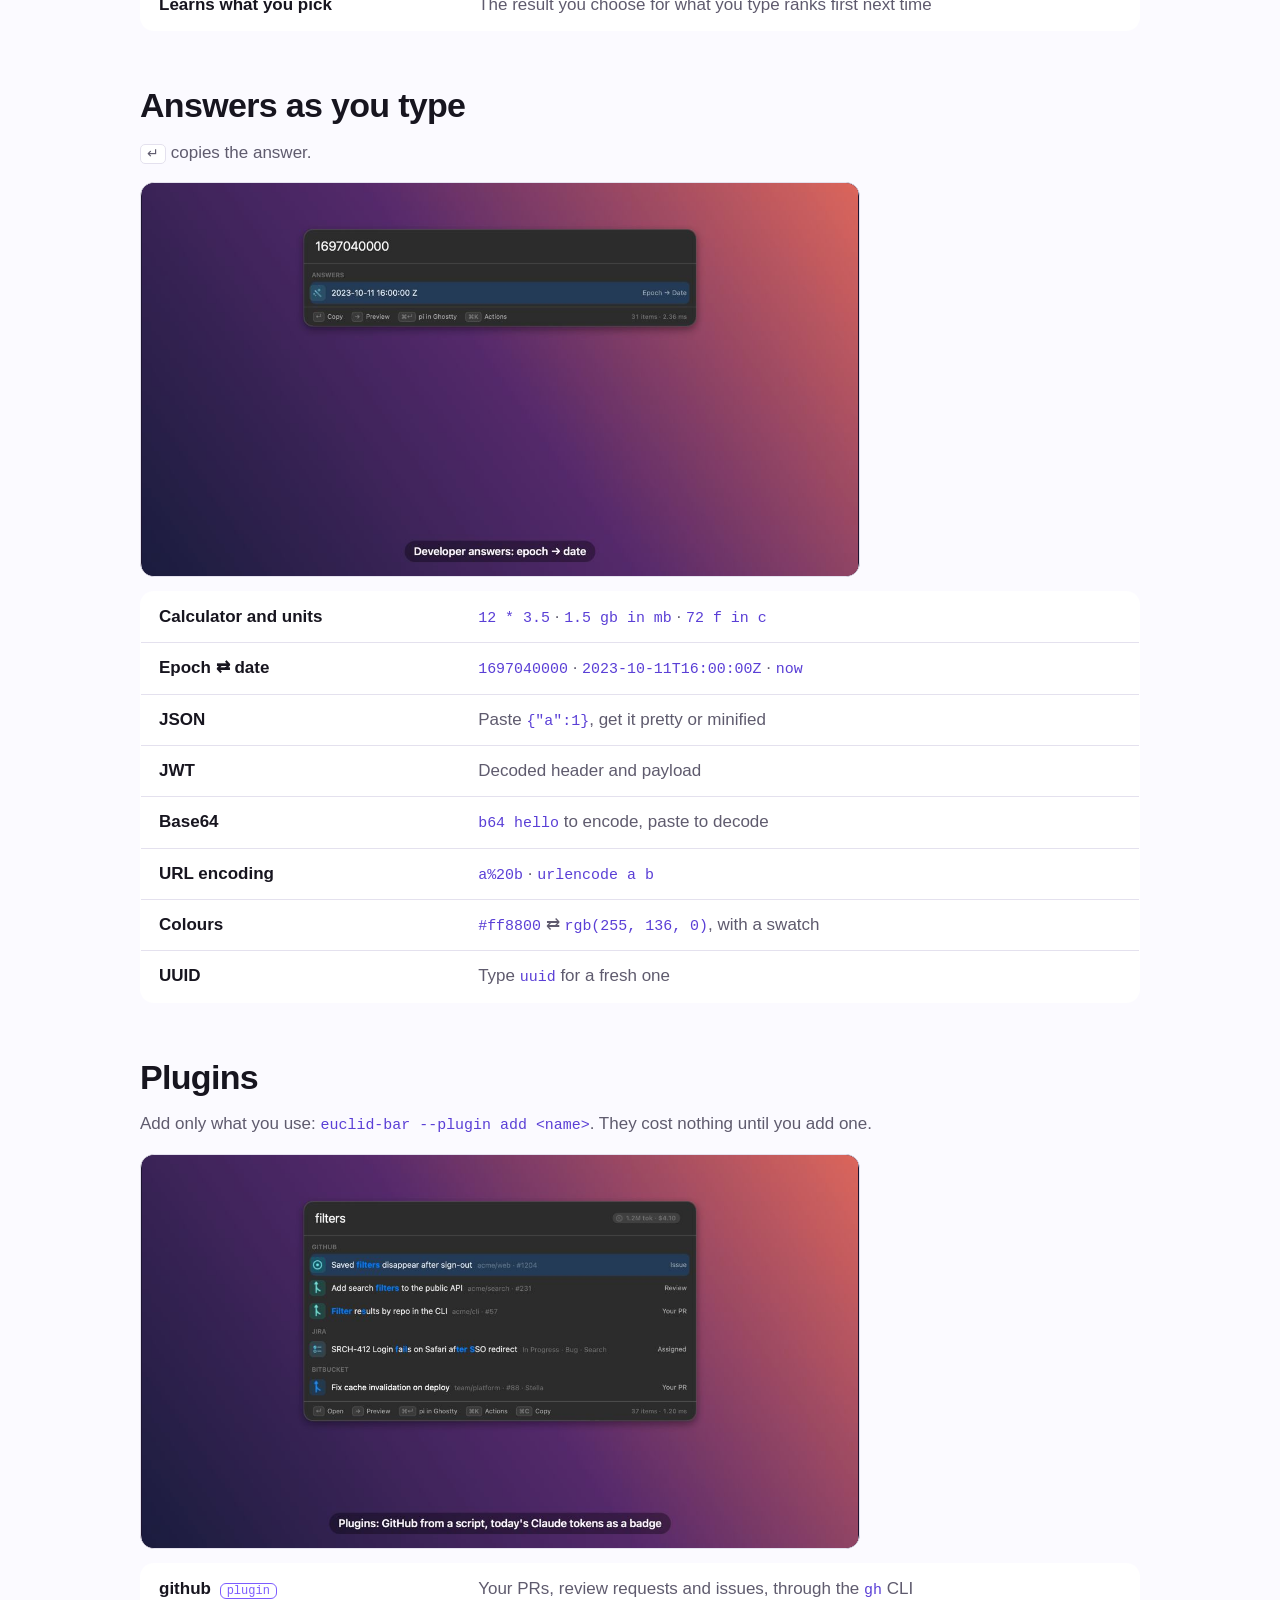
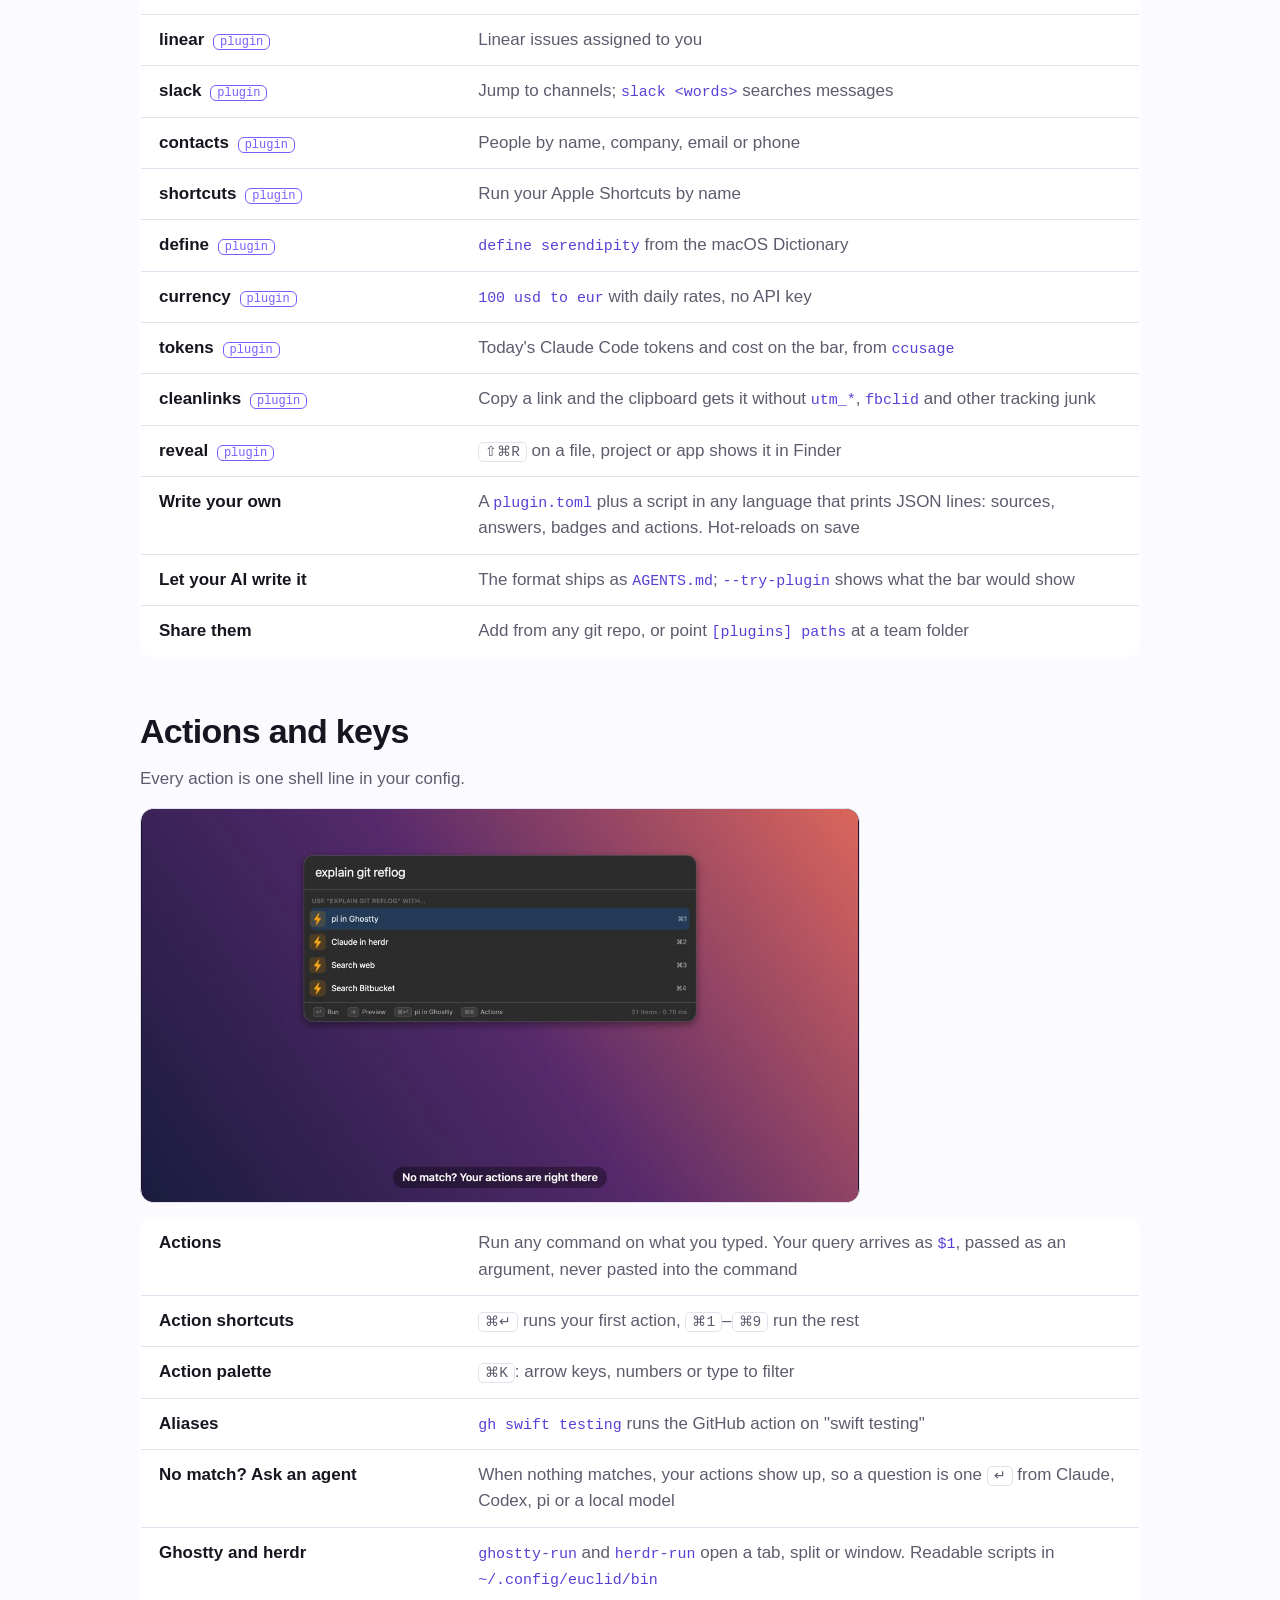
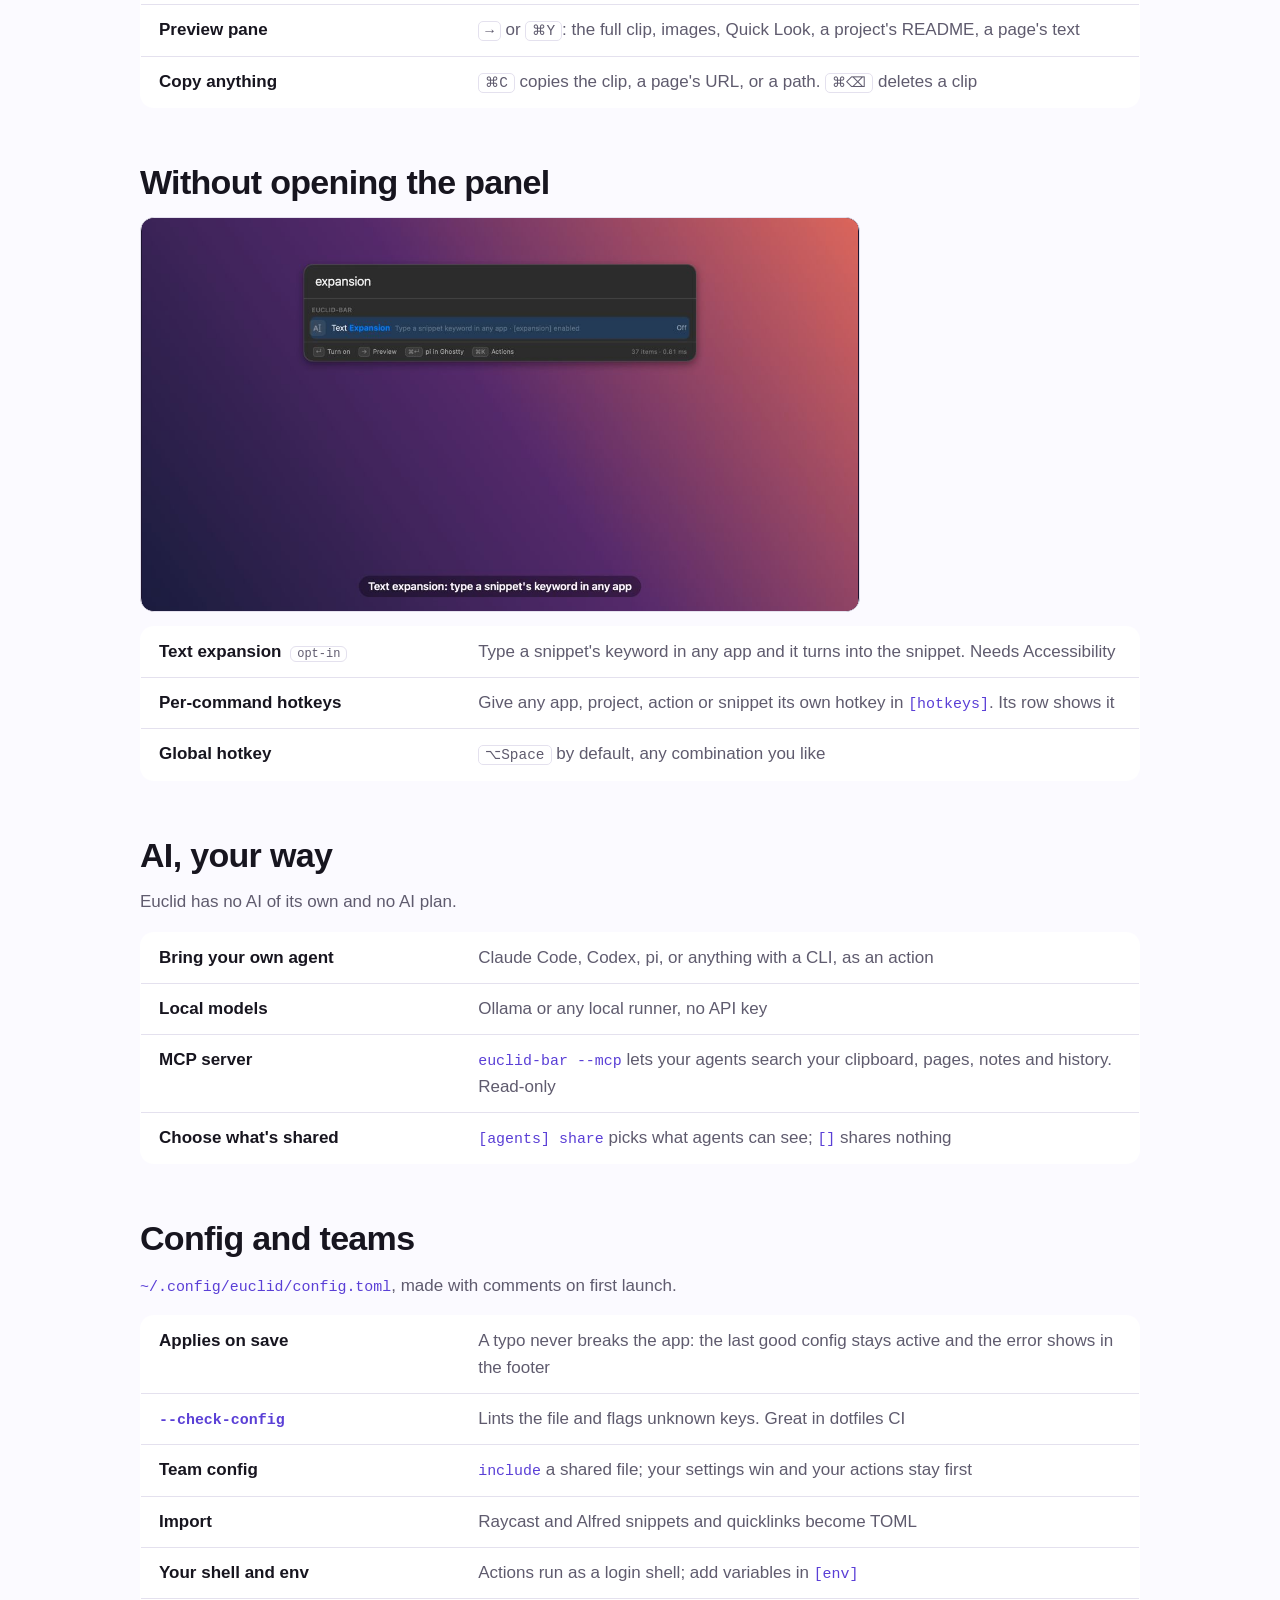
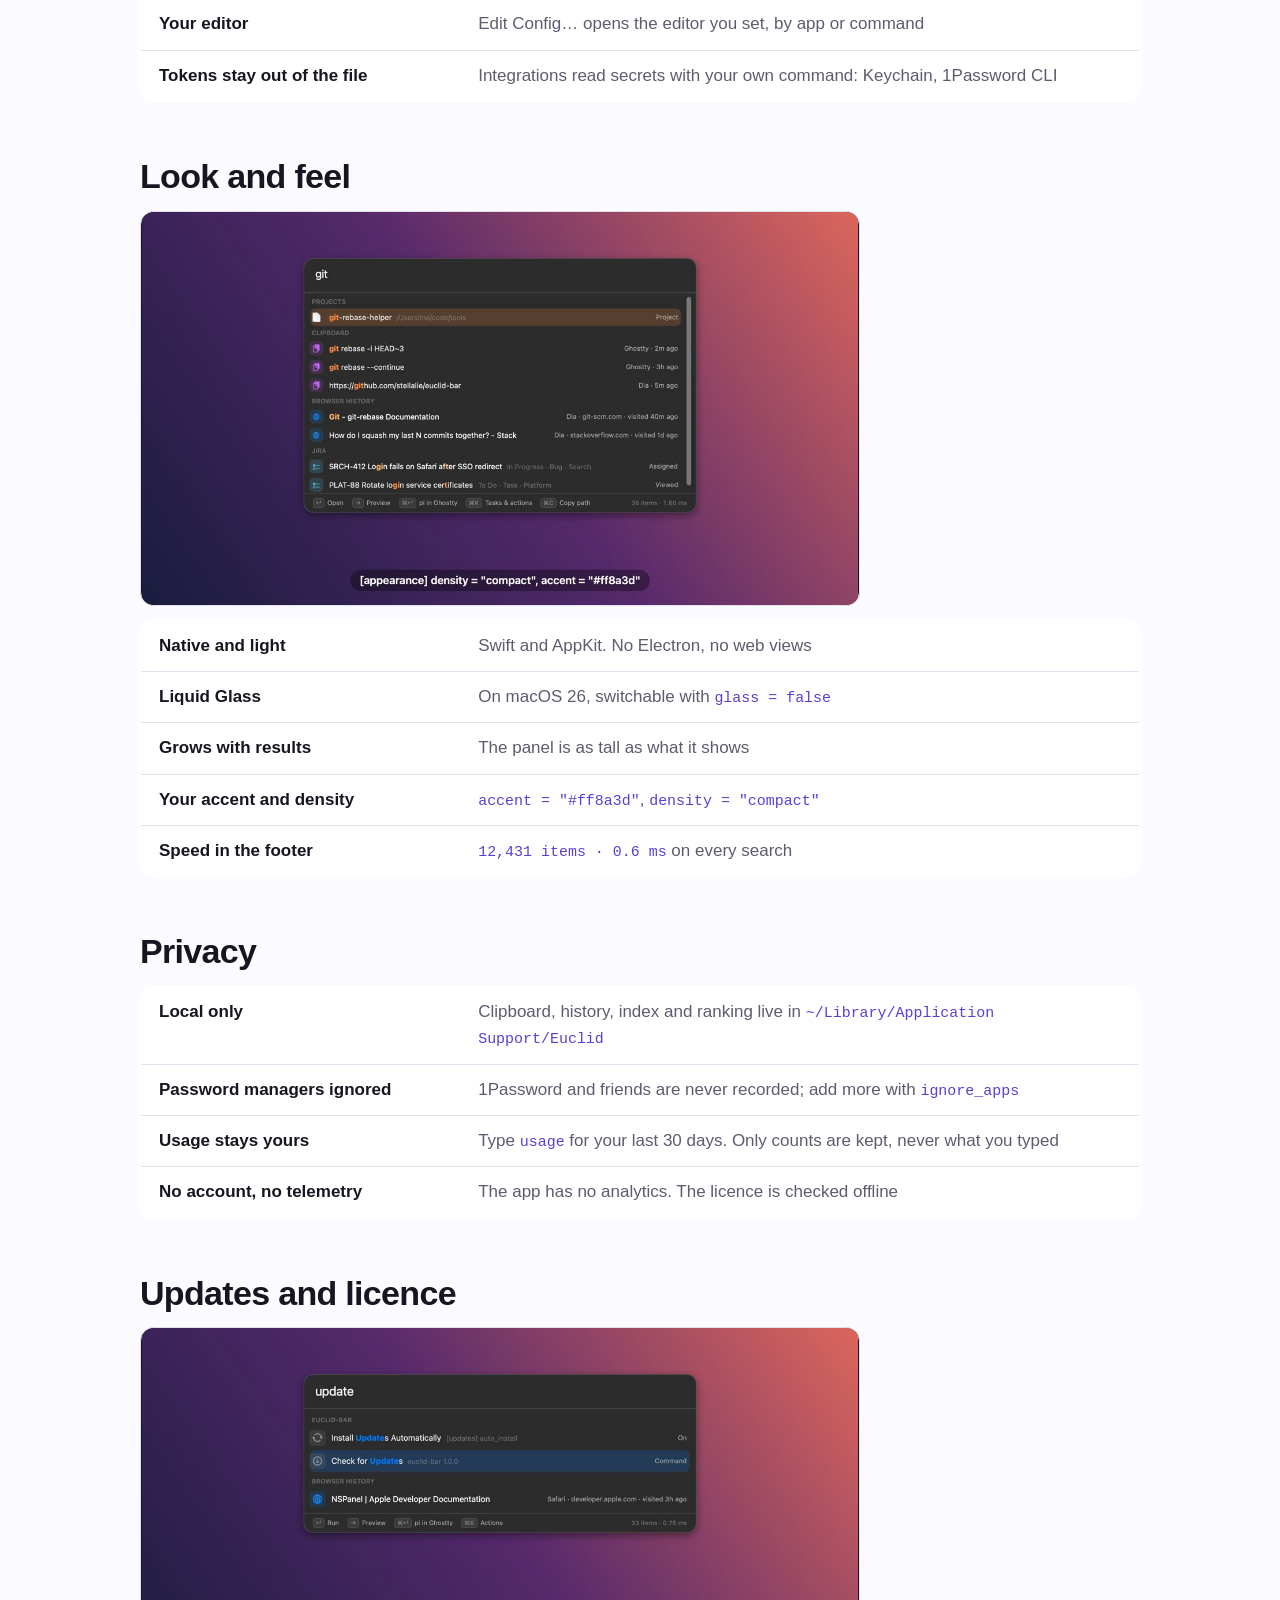
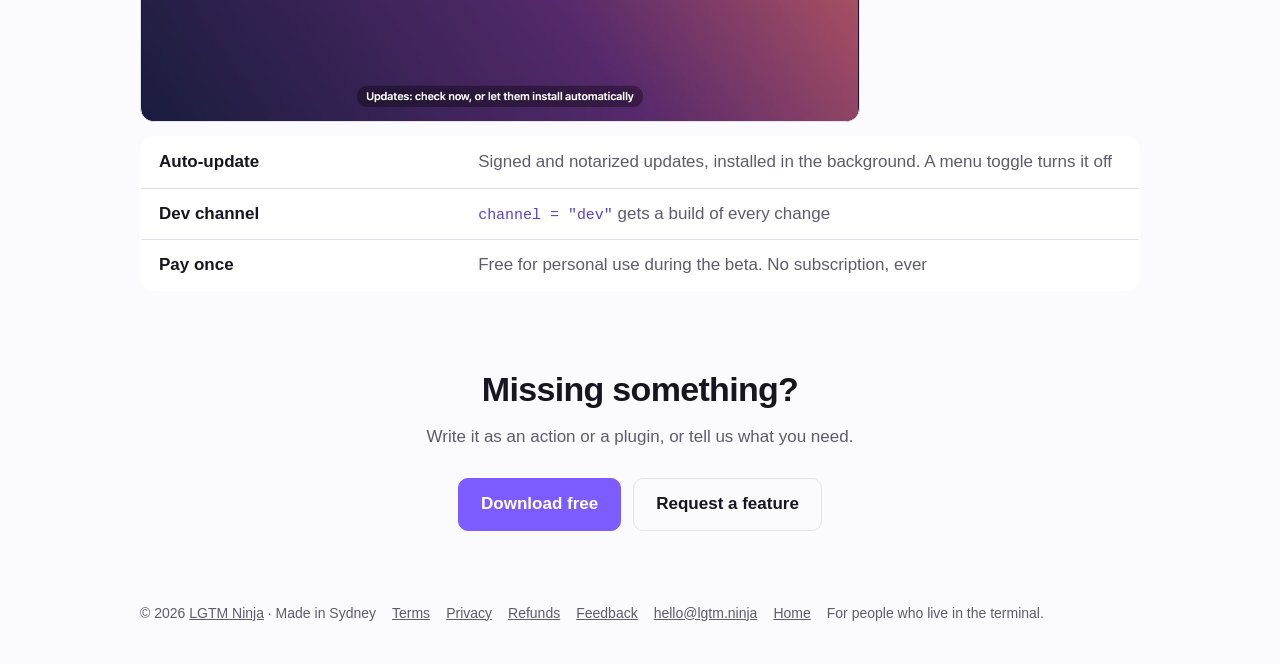
==== commit 0bb5821b: "Rename company to LGTM Ninja Co-Authored-By: Claude Opus 5.5 (1M context) <noreply@anthropic.com> Cl" ====
--- a/docs/features/index.html
+++ b/docs/features/index.html
@@ -13,7 +13,7 @@
 <div class="wrap">
   <nav>
     <a href="../" style="display:flex;align-items:center;gap:10px;text-decoration:none"><img src="../icon.png" alt=""><span>Euclid</span></a>
-    <a class="maker" href="https://lgtm.ninja/">by lgtm works</a>
+    <a class="maker" href="https://lgtm.ninja/">by lgtm ninja</a>
     <div class="links">
       <a href="../#why">Why</a>
       <a href="../features/">Features</a>
@@ -185,7 +185,7 @@
   </section>
 
   <footer>
-    <span>© 2026 <a href="https://lgtm.ninja/">LGTM Works</a> · Made in Sydney</span>
+    <span>© 2026 <a href="https://lgtm.ninja/">LGTM Ninja</a> · Made in Sydney</span>
     <a href="../terms/">Terms</a>
     <a href="../privacy/">Privacy</a>
     <a href="../refunds/">Refunds</a>
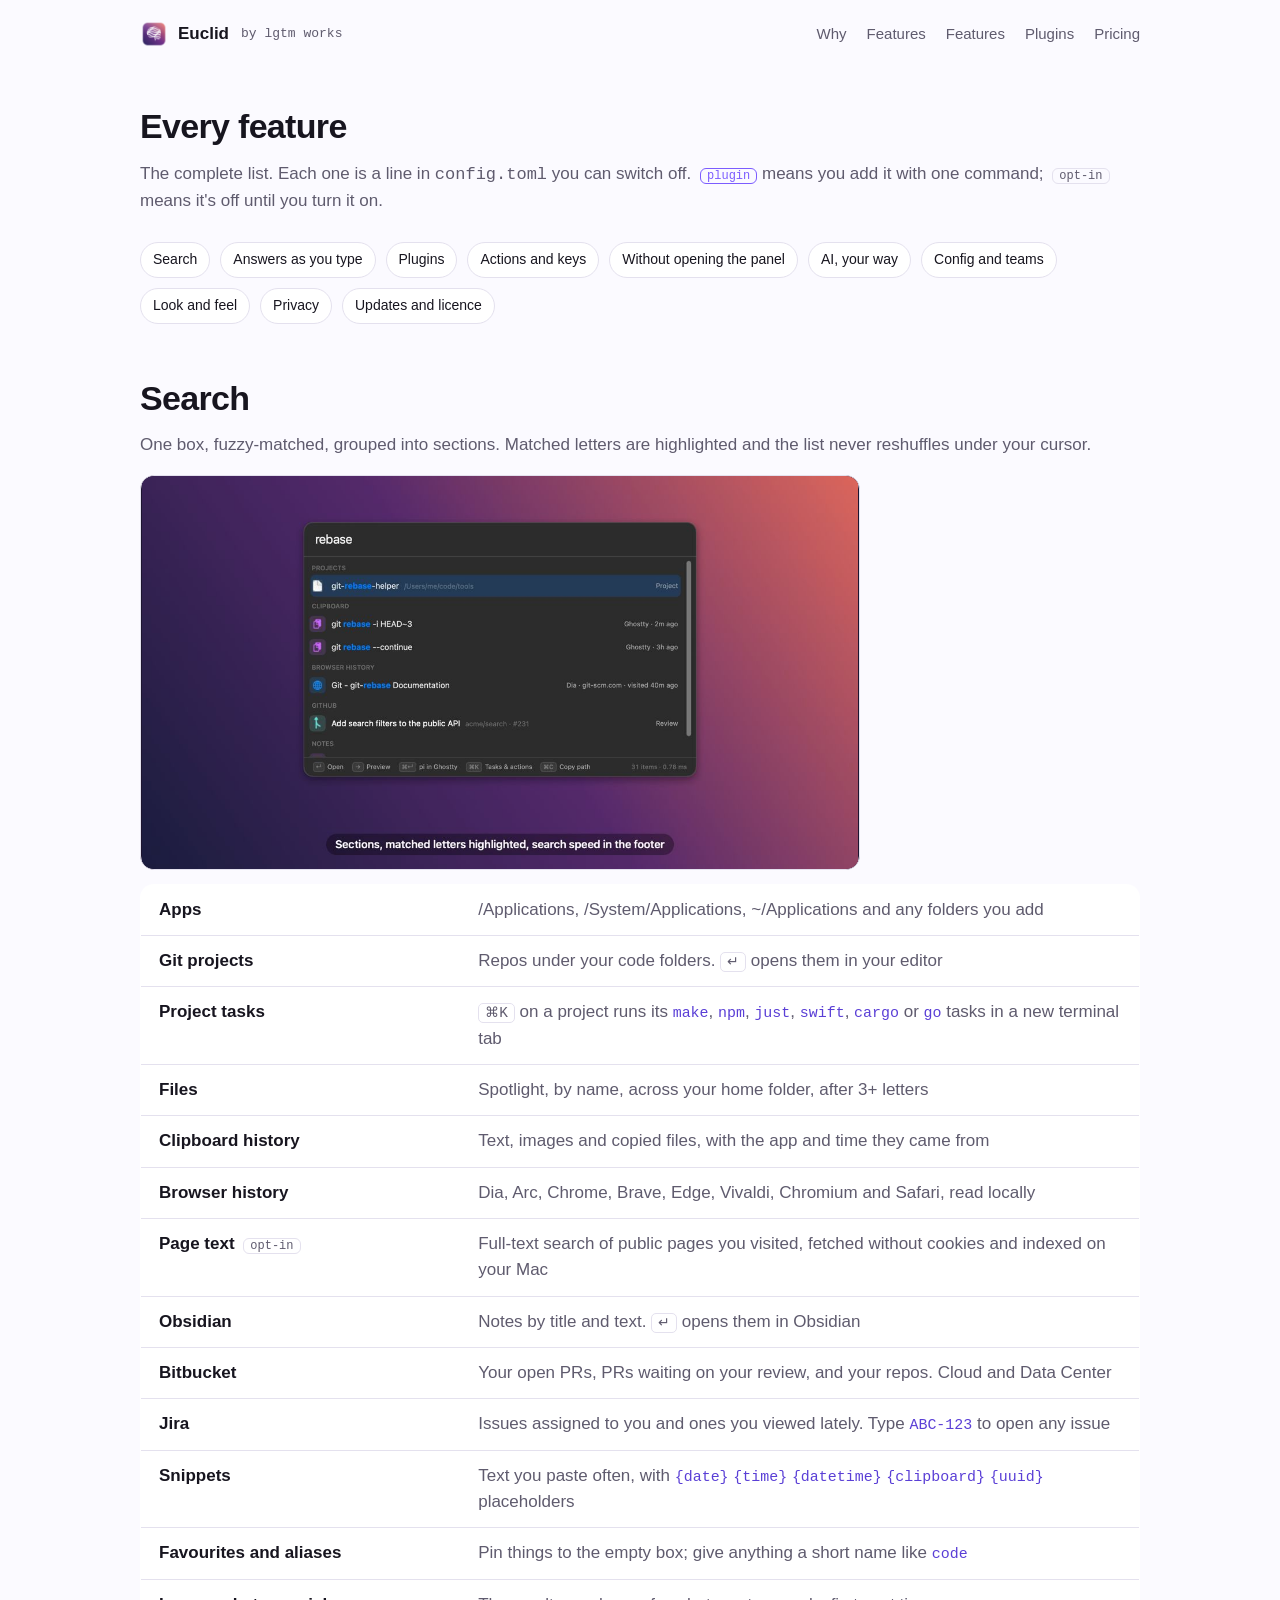
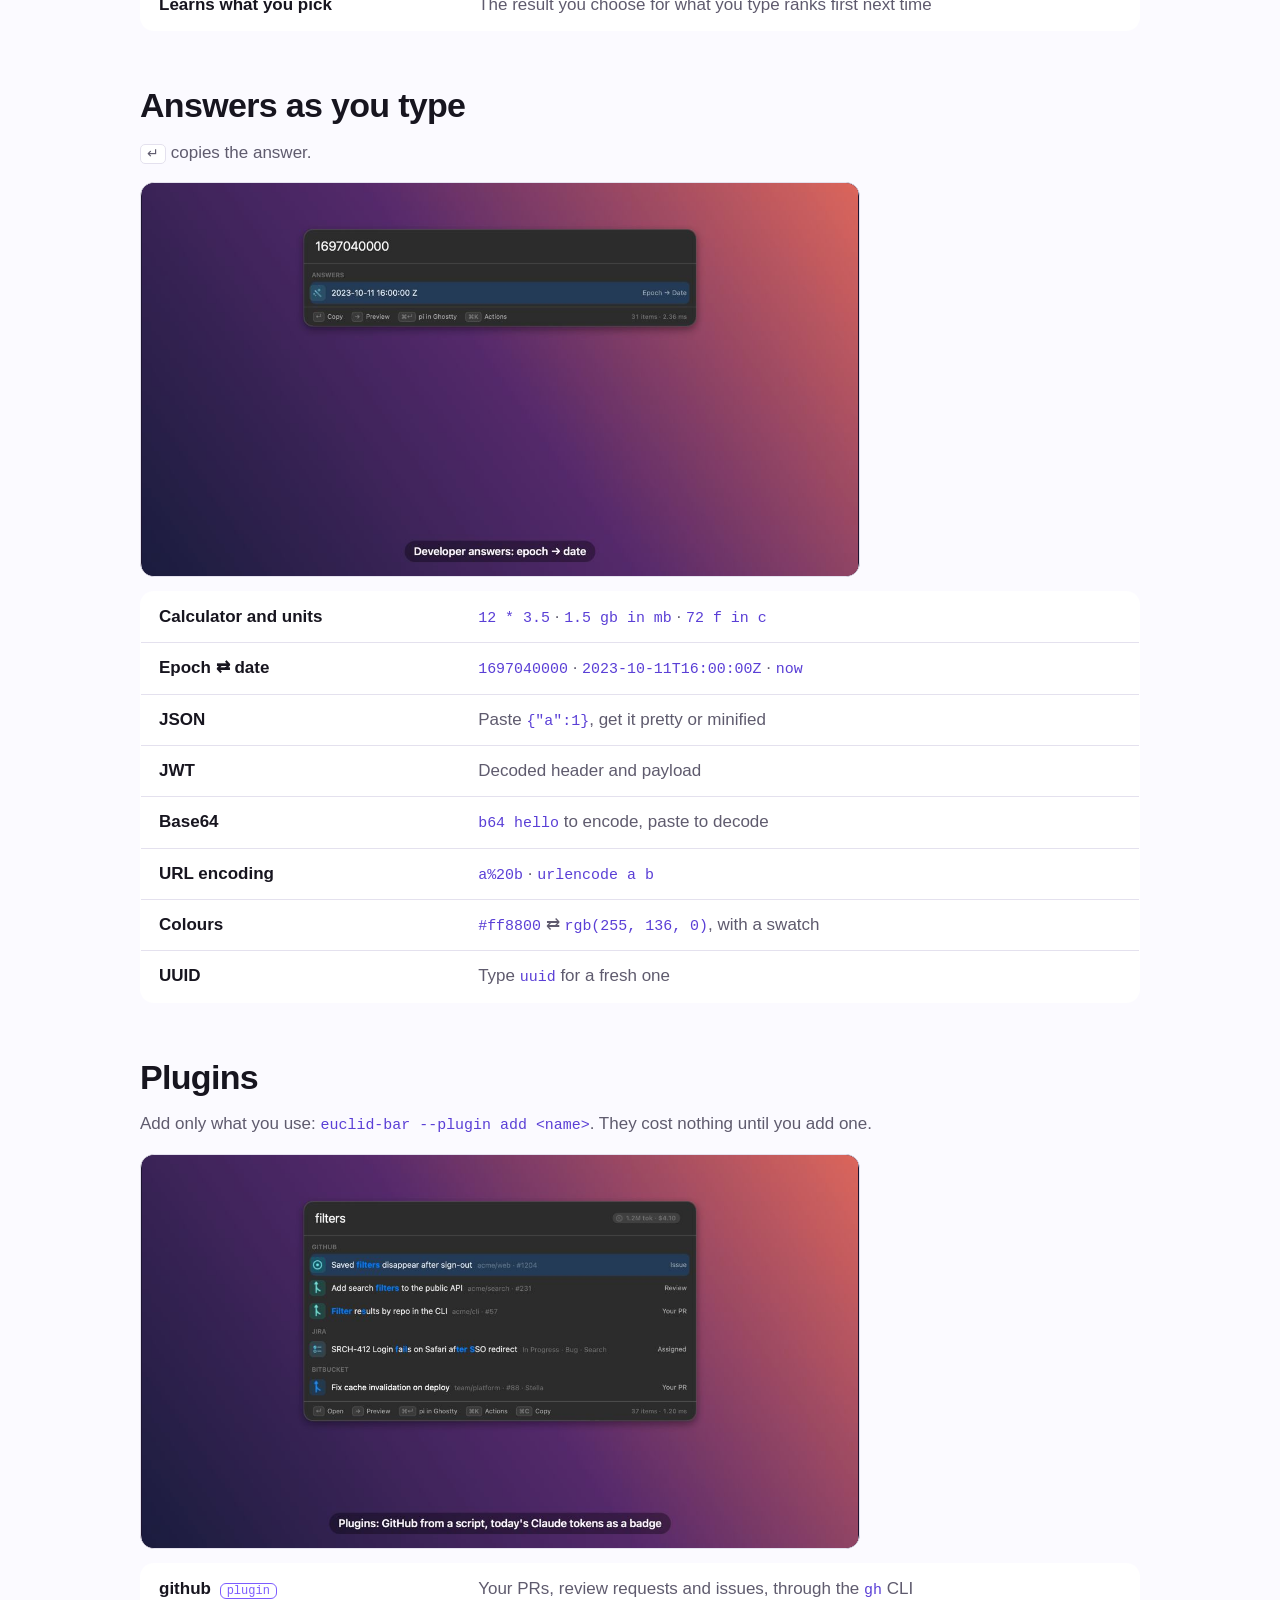
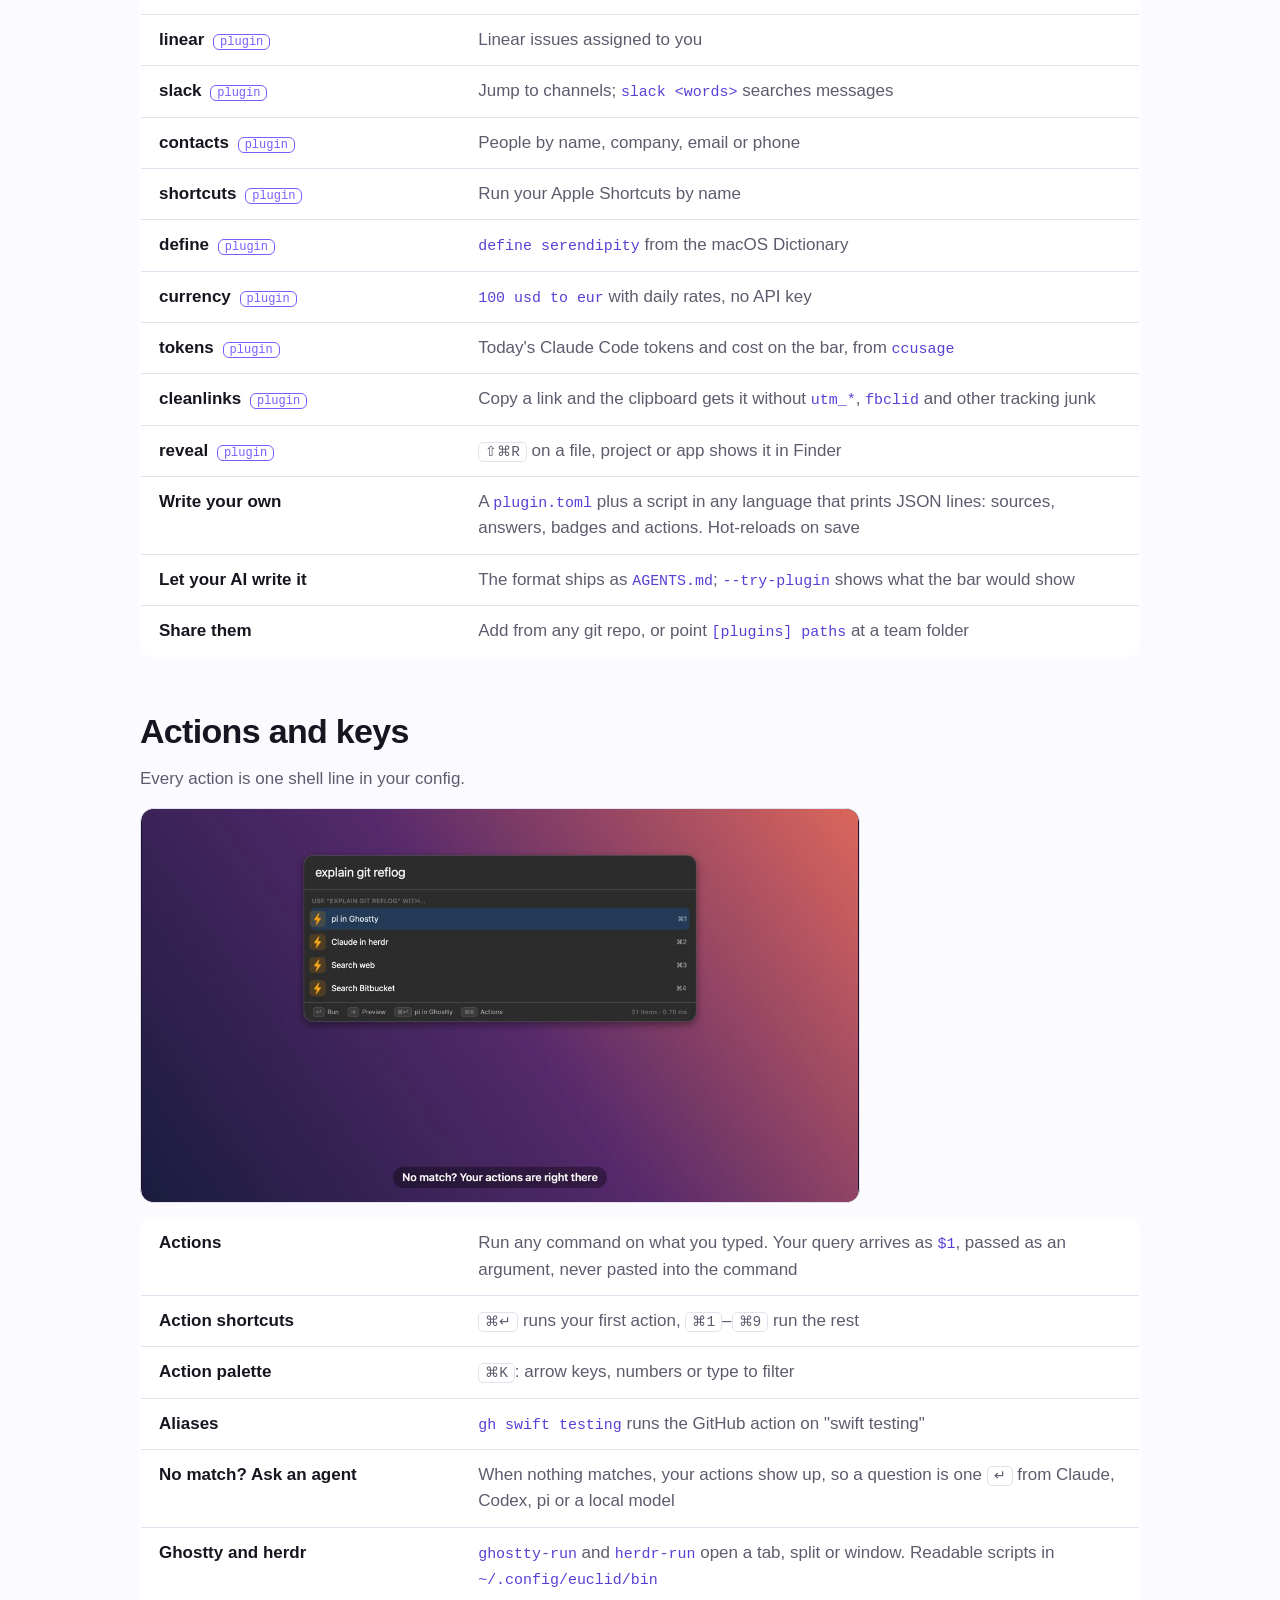
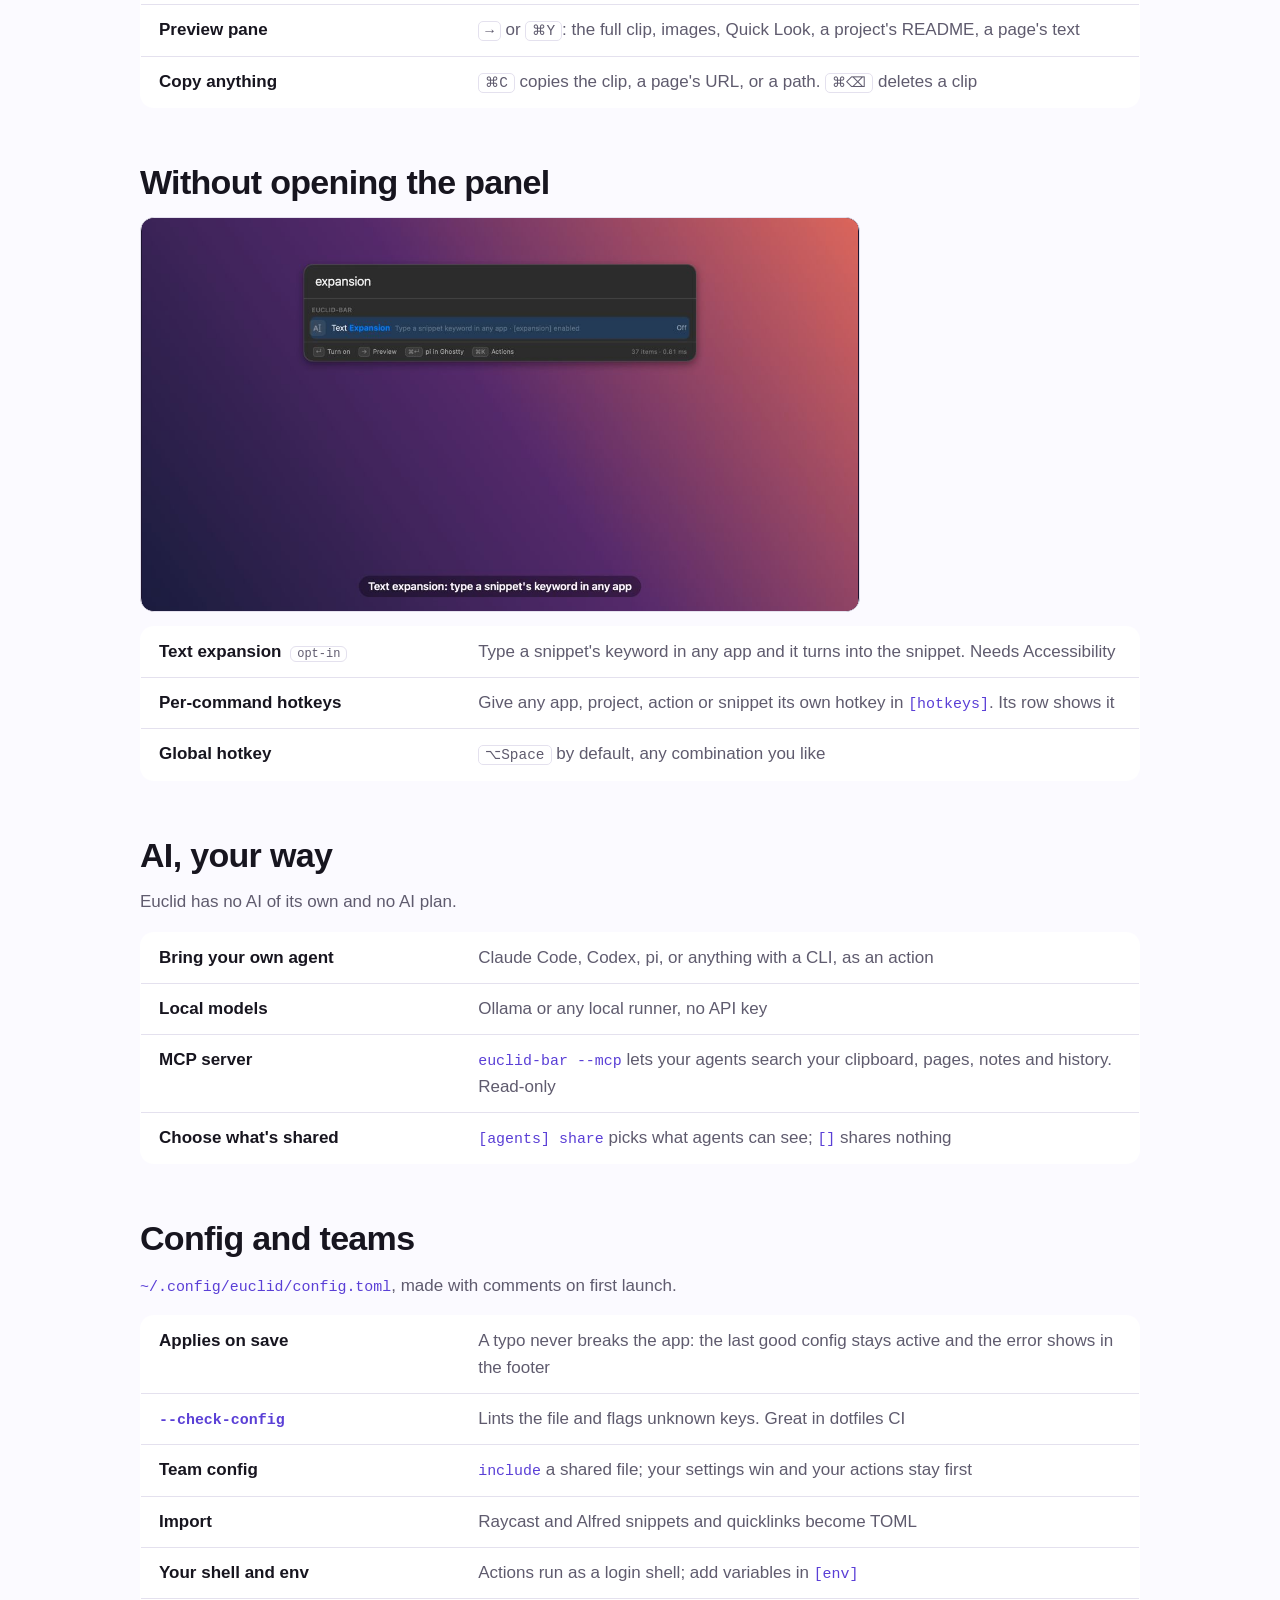
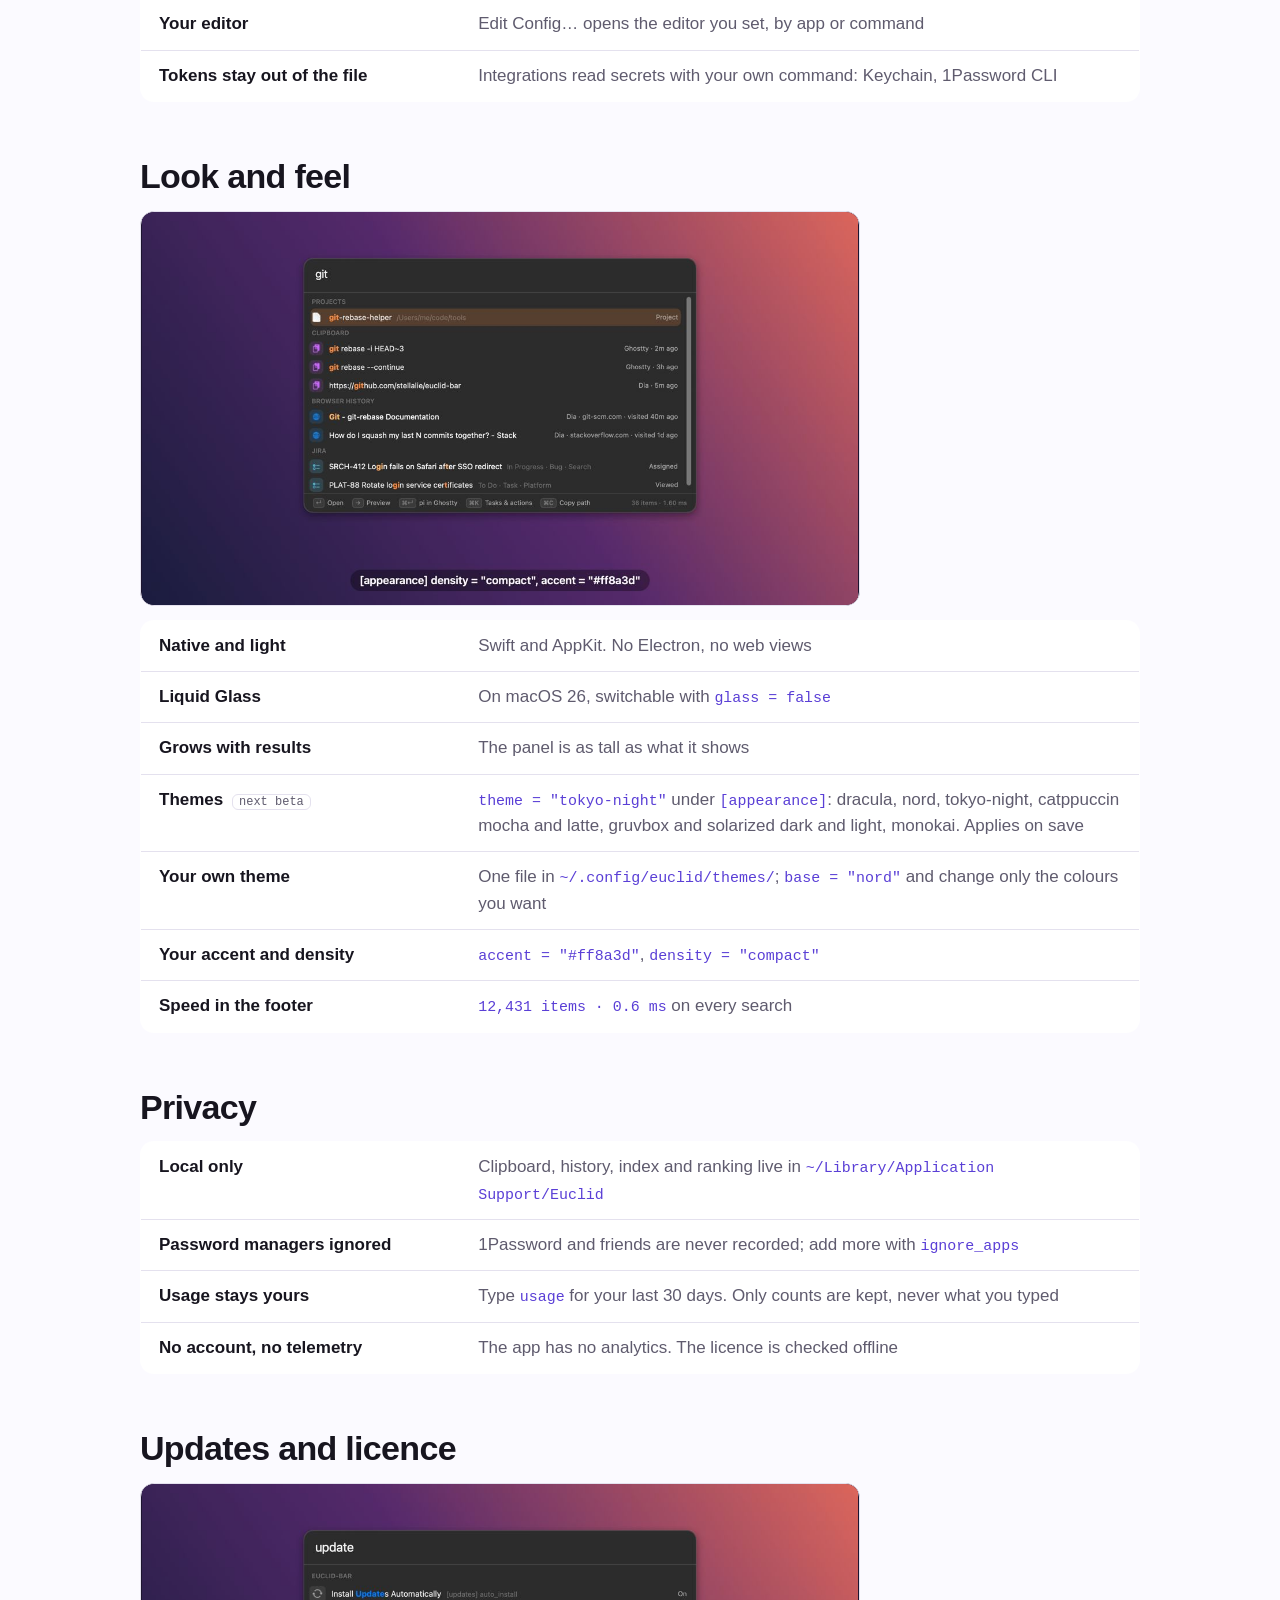
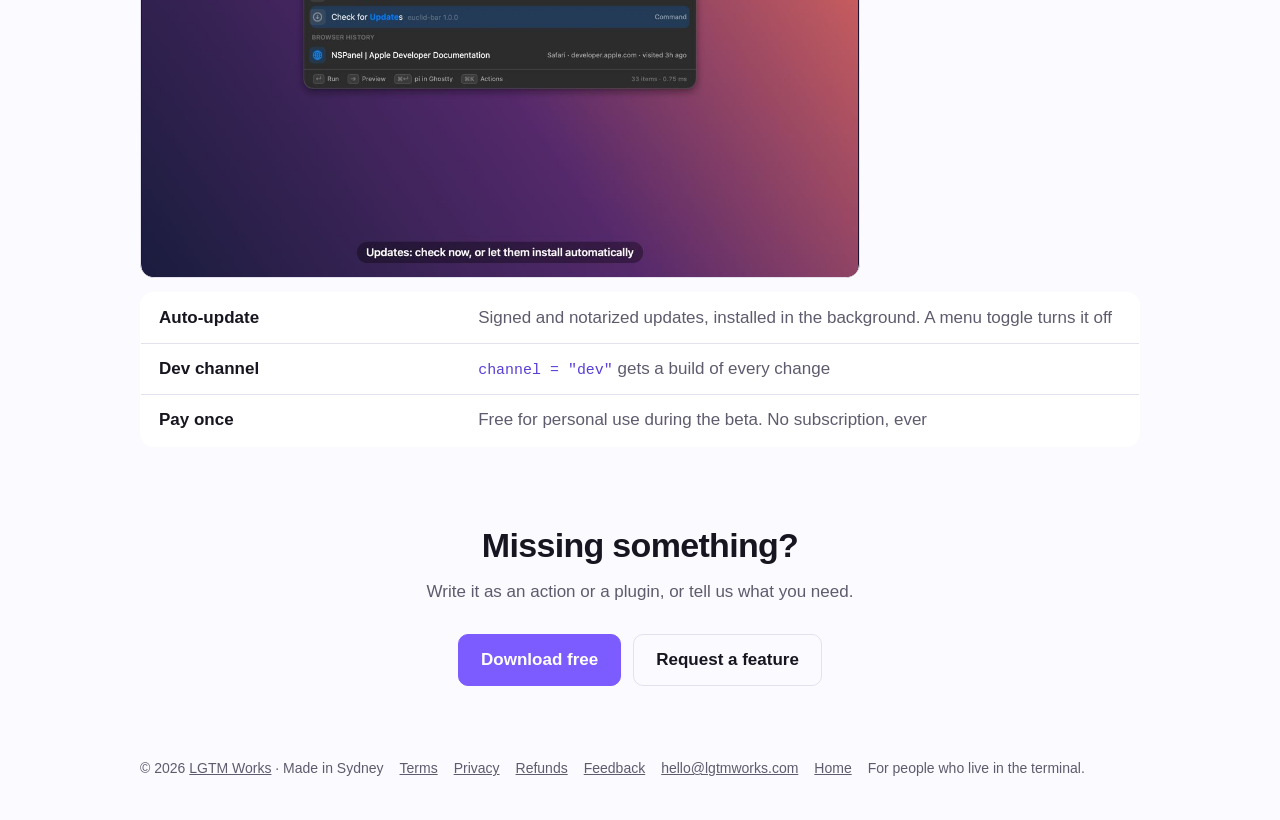
==== commit 88d575bb: "Features: themes and custom theme files Co-Authored-By: Claude Opus 5.5 (1M context) <noreply@anthro" ====
--- a/docs/features/index.html
+++ b/docs/features/index.html
@@ -5,7 +5,7 @@
 <meta name="viewport" content="width=device-width, initial-scale=1">
 <title>Euclid features: everything the macOS launcher does</title>
 <meta name="description" content="The complete Euclid feature list: search, developer answers, plugins, actions, text expansion, hotkeys, MCP, team config, privacy and updates.">
-<link rel="canonical" href="https://euclid.lgtm.ninja/features/">
+<link rel="canonical" href="https://euclid.lgtmworks.com/features/">
 <link rel="icon" href="../icon.png">
 <link rel="stylesheet" href="../style.css">
 </head>
@@ -13,7 +13,7 @@
 <div class="wrap">
   <nav>
     <a href="../" style="display:flex;align-items:center;gap:10px;text-decoration:none"><img src="../icon.png" alt=""><span>Euclid</span></a>
-    <a class="maker" href="https://lgtm.ninja/">by lgtm ninja</a>
+    <a class="maker" href="https://lgtmworks.com/">by lgtm works</a>
     <div class="links">
       <a href="../#why">Why</a>
       <a href="../features/">Features</a>
@@ -148,6 +148,8 @@
         <tr><th>Native and light</th><td>Swift and AppKit. No Electron, no web views</td></tr>
         <tr><th>Liquid Glass</th><td>On macOS 26, switchable with <code>glass = false</code></td></tr>
         <tr><th>Grows with results</th><td>The panel is as tall as what it shows</td></tr>
+        <tr><th>Themes <em>next beta</em></th><td><code>theme = "tokyo-night"</code> under <code>[appearance]</code>: dracula, nord, tokyo-night, catppuccin mocha and latte, gruvbox and solarized dark and light, monokai. Applies on save</td></tr>
+        <tr><th>Your own theme</th><td>One file in <code>~/.config/euclid/themes/</code>; <code>base = "nord"</code> and change only the colours you want</td></tr>
         <tr><th>Your accent and density</th><td><code>accent = "#ff8a3d"</code>, <code>density = "compact"</code></td></tr>
         <tr><th>Speed in the footer</th><td><code>12,431 items · 0.6 ms</code> on every search</td></tr>
     </table>
@@ -185,12 +187,12 @@
   </section>
 
   <footer>
-    <span>© 2026 <a href="https://lgtm.ninja/">LGTM Ninja</a> · Made in Sydney</span>
+    <span>© 2026 <a href="https://lgtmworks.com/">LGTM Works</a> · Made in Sydney</span>
     <a href="../terms/">Terms</a>
     <a href="../privacy/">Privacy</a>
     <a href="../refunds/">Refunds</a>
     <a href="../feedback/">Feedback</a>
-    <a href="mailto:hello@lgtm.ninja">hello@lgtm.ninja</a>
+    <a href="mailto:hello@lgtmworks.com">hello@lgtmworks.com</a>
     <a href="../">Home</a>
     <span>For people who live in the terminal.</span>
   </footer>
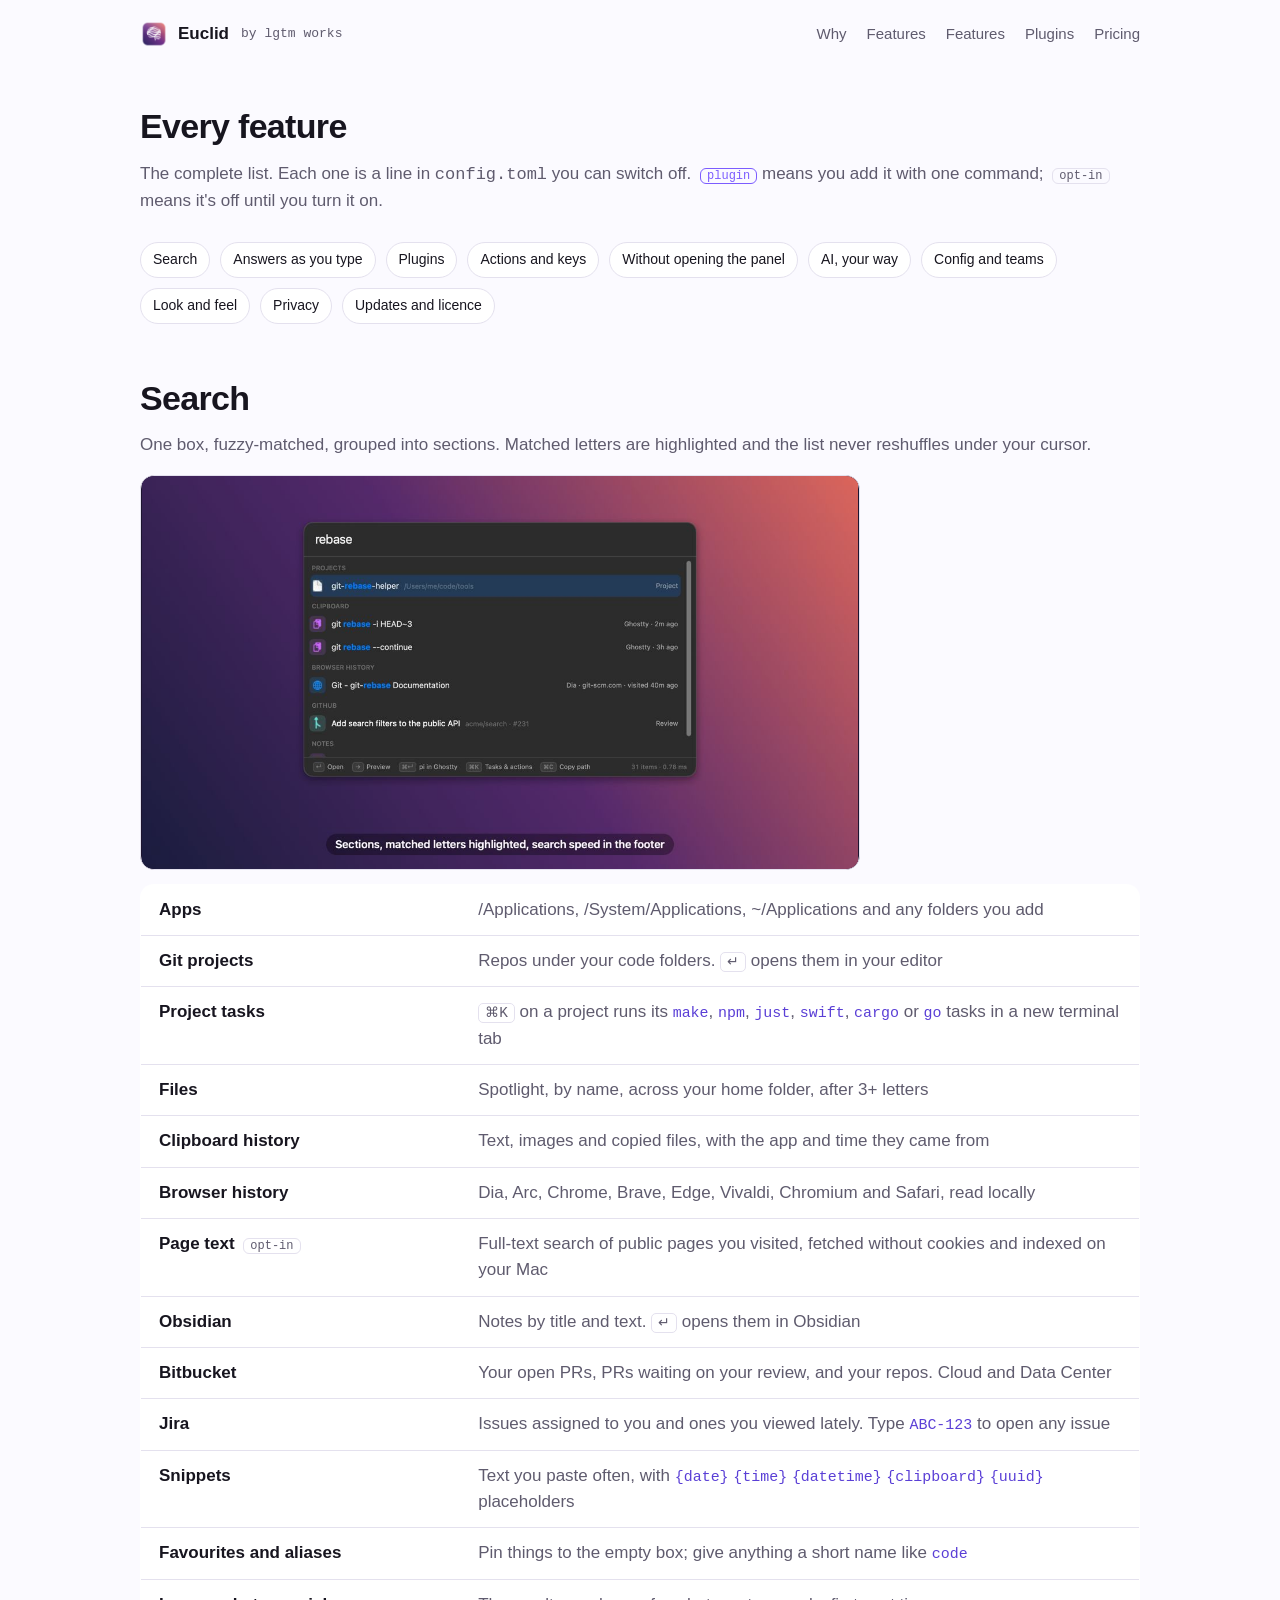
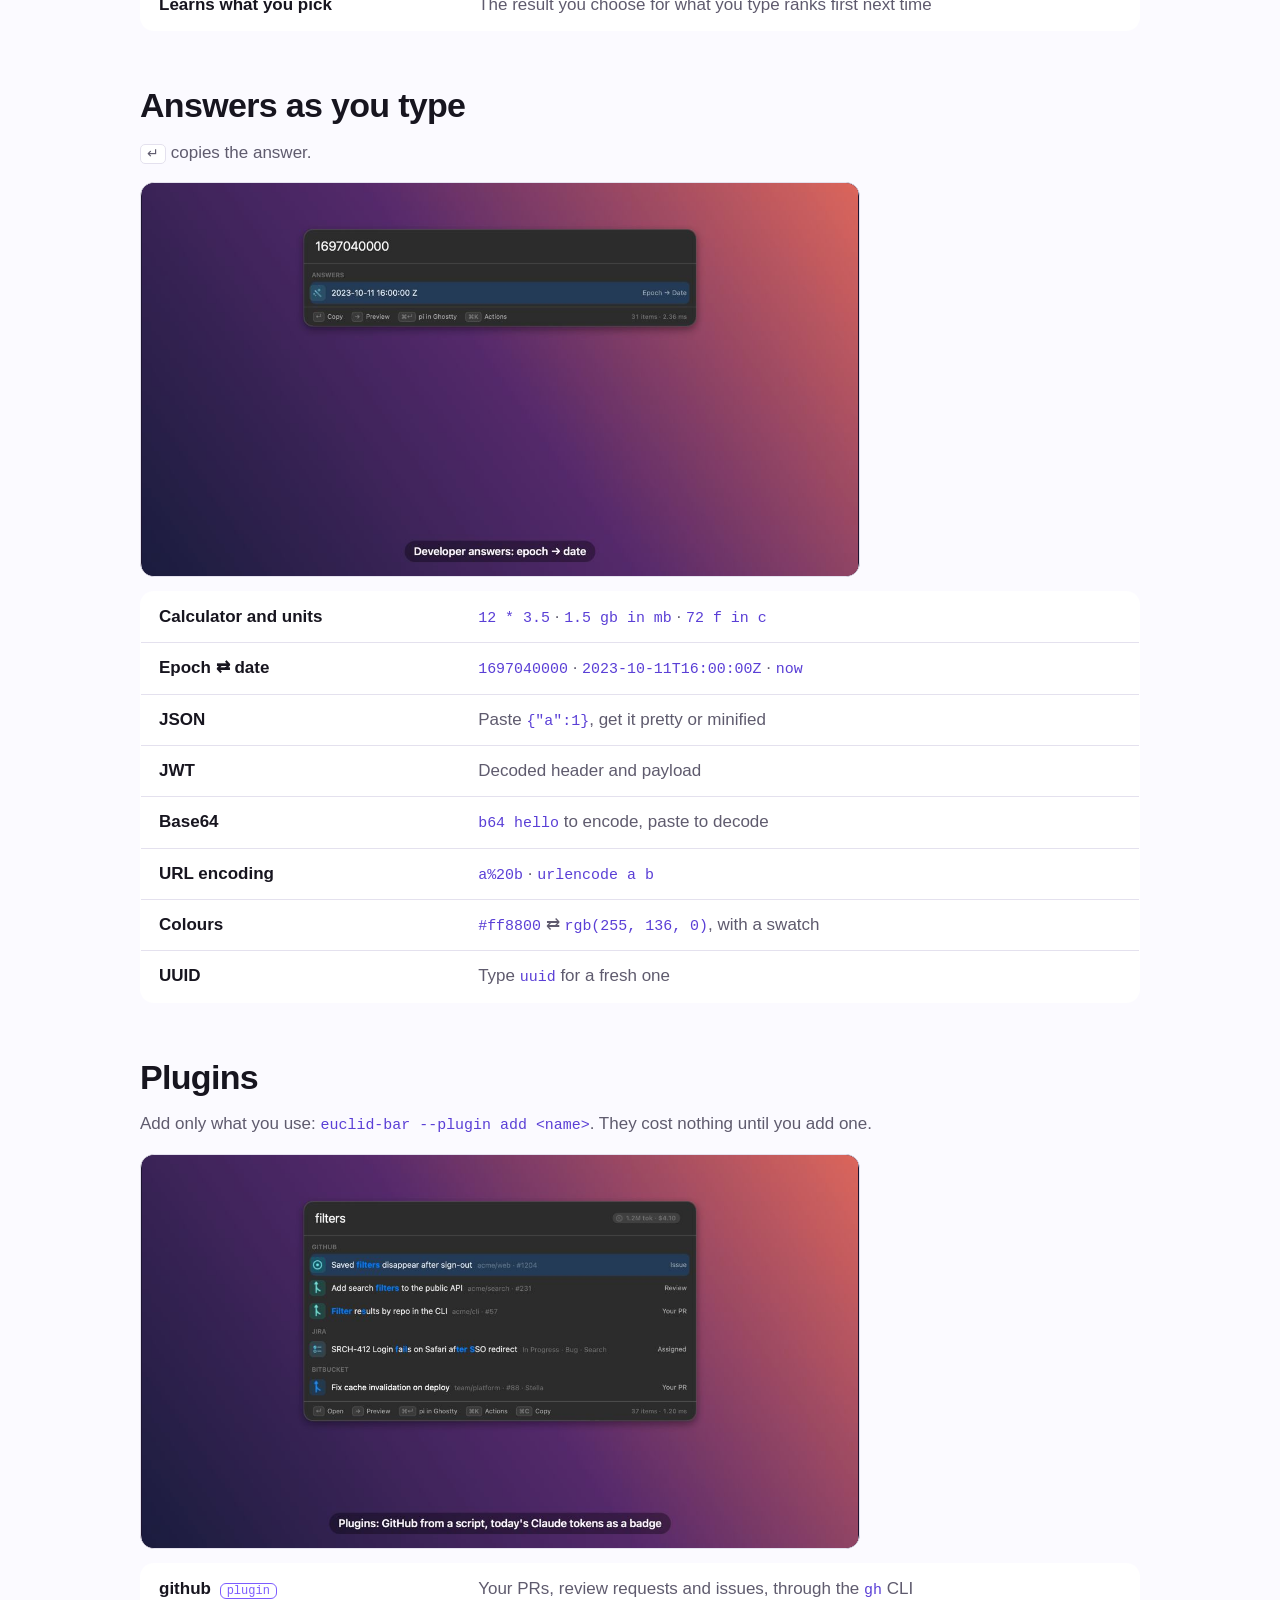
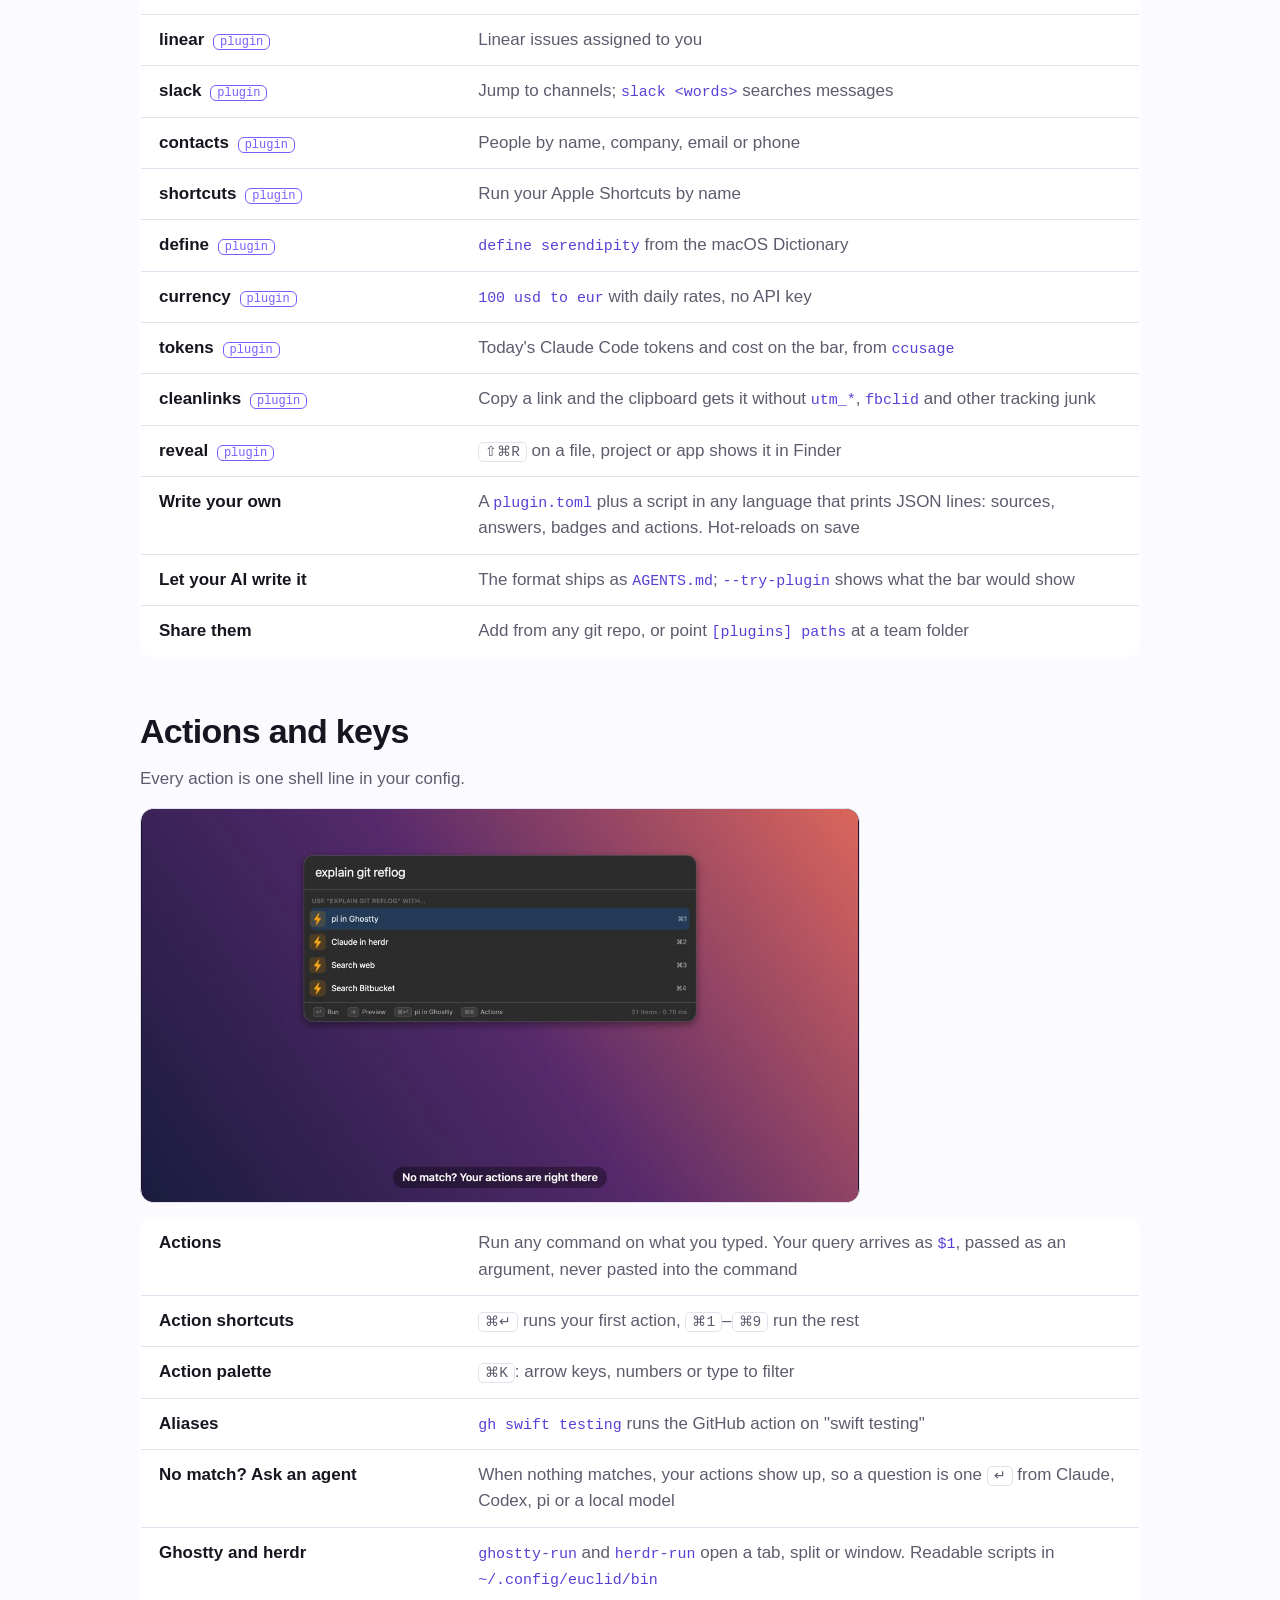
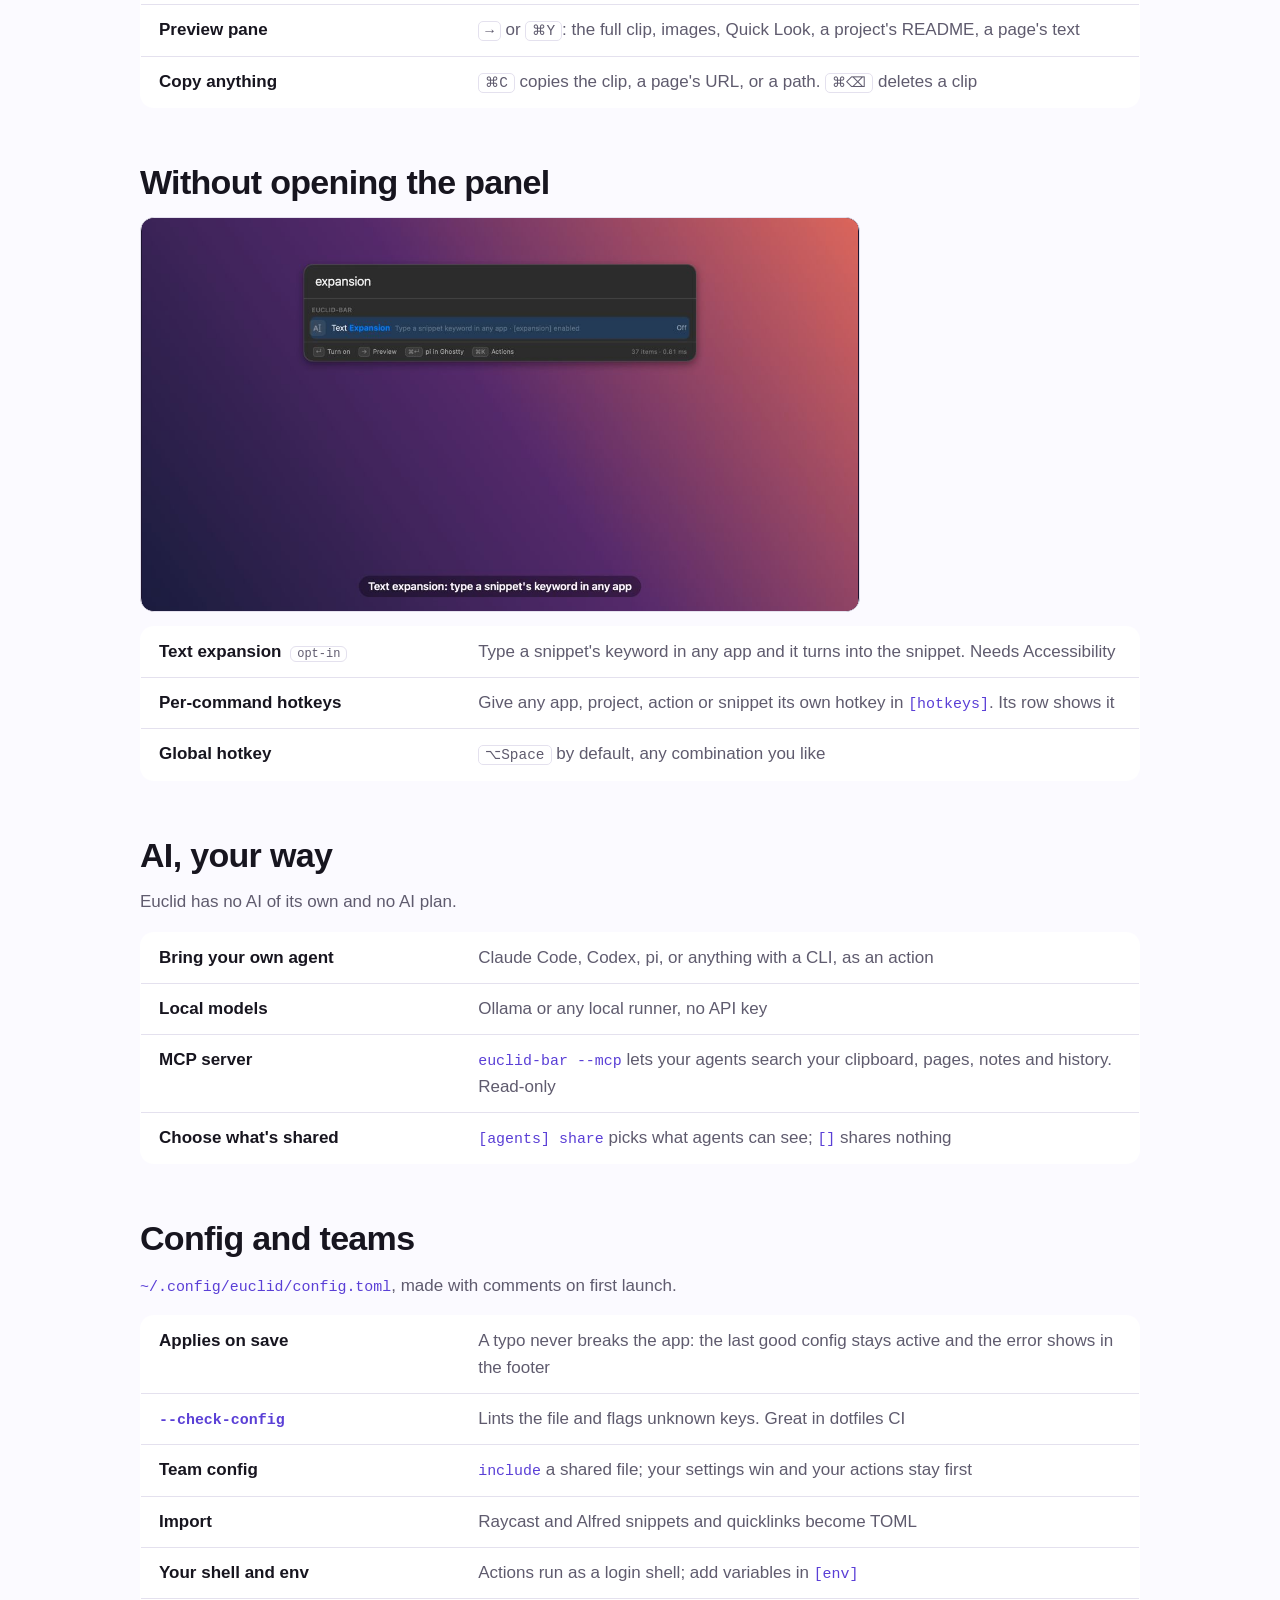
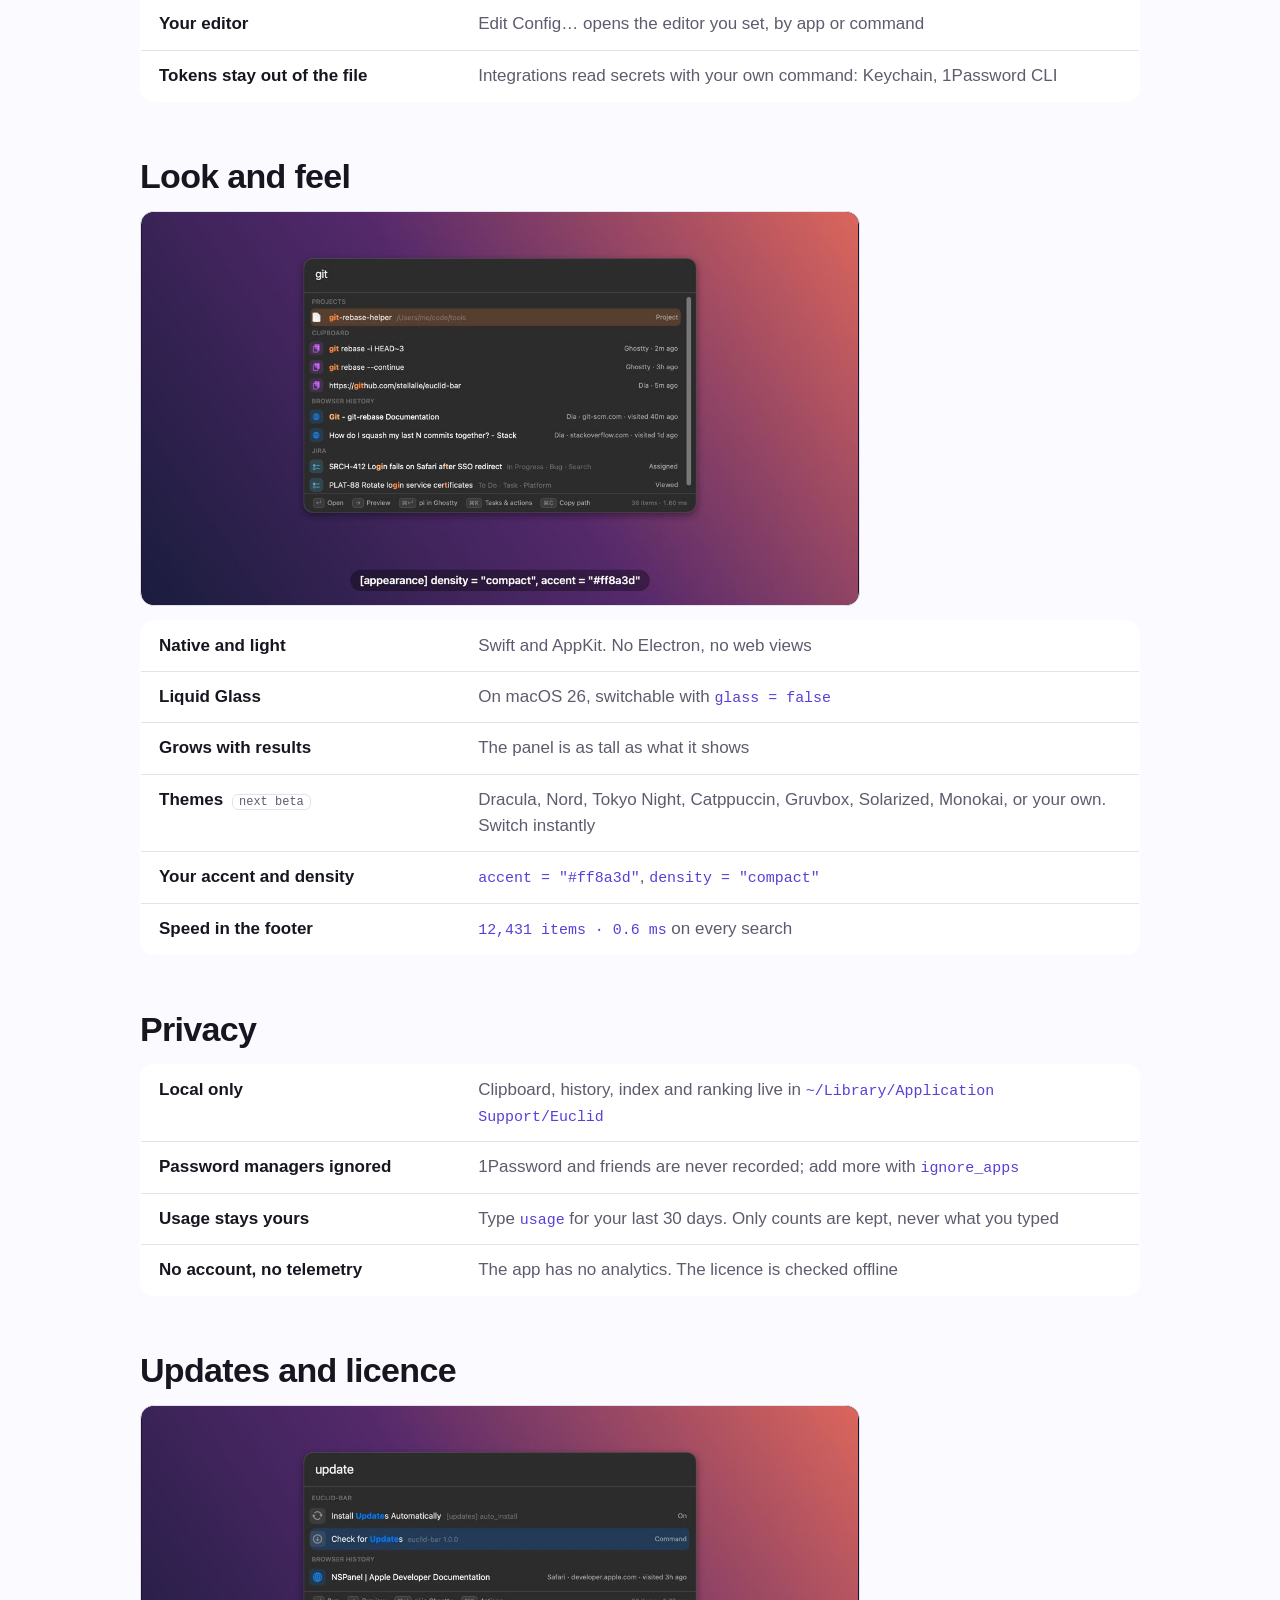
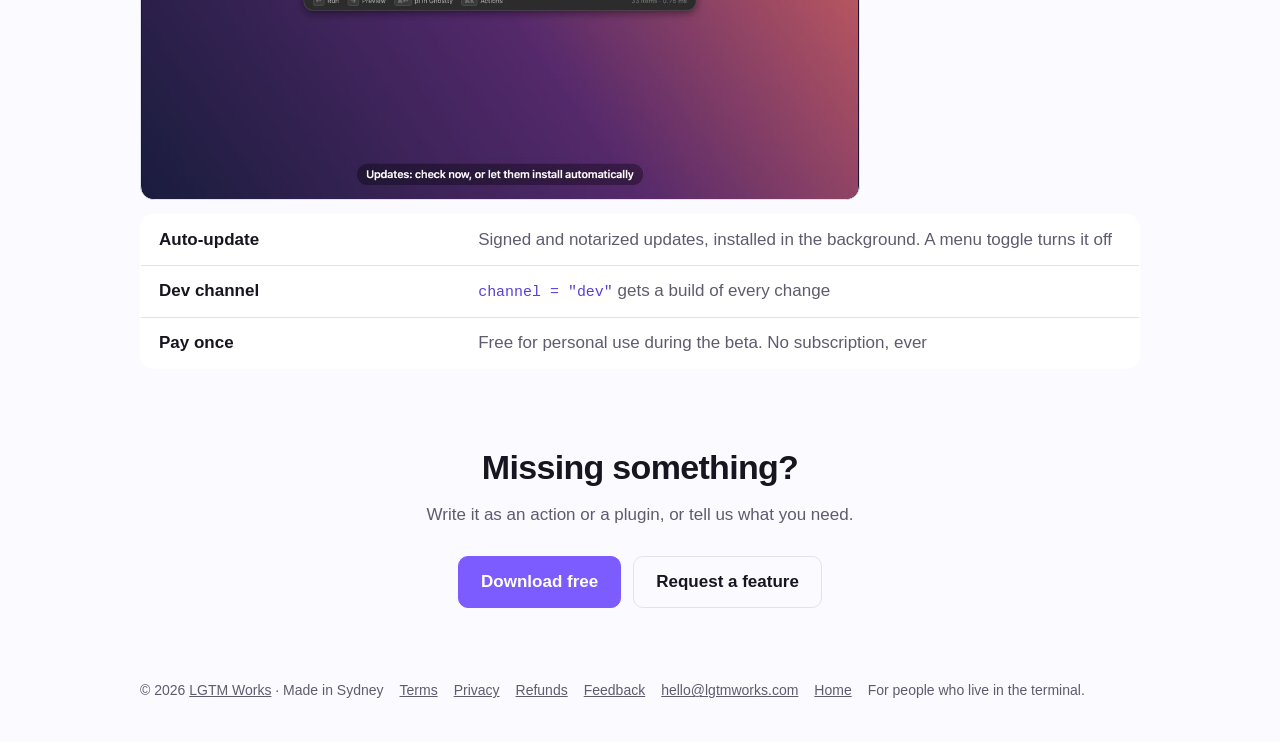
==== commit 502264b6: "Features: one concise themes row Co-Authored-By: Claude Opus 5.5 (1M context) <noreply@anthropic.com" ====
--- a/docs/features/index.html
+++ b/docs/features/index.html
@@ -148,8 +148,7 @@
         <tr><th>Native and light</th><td>Swift and AppKit. No Electron, no web views</td></tr>
         <tr><th>Liquid Glass</th><td>On macOS 26, switchable with <code>glass = false</code></td></tr>
         <tr><th>Grows with results</th><td>The panel is as tall as what it shows</td></tr>
-        <tr><th>Themes <em>next beta</em></th><td><code>theme = "tokyo-night"</code> under <code>[appearance]</code>: dracula, nord, tokyo-night, catppuccin mocha and latte, gruvbox and solarized dark and light, monokai. Applies on save</td></tr>
-        <tr><th>Your own theme</th><td>One file in <code>~/.config/euclid/themes/</code>; <code>base = "nord"</code> and change only the colours you want</td></tr>
+        <tr><th>Themes <em>next beta</em></th><td>Dracula, Nord, Tokyo Night, Catppuccin, Gruvbox, Solarized, Monokai, or your own. Switch instantly</td></tr>
         <tr><th>Your accent and density</th><td><code>accent = "#ff8a3d"</code>, <code>density = "compact"</code></td></tr>
         <tr><th>Speed in the footer</th><td><code>12,431 items · 0.6 ms</code> on every search</td></tr>
     </table>
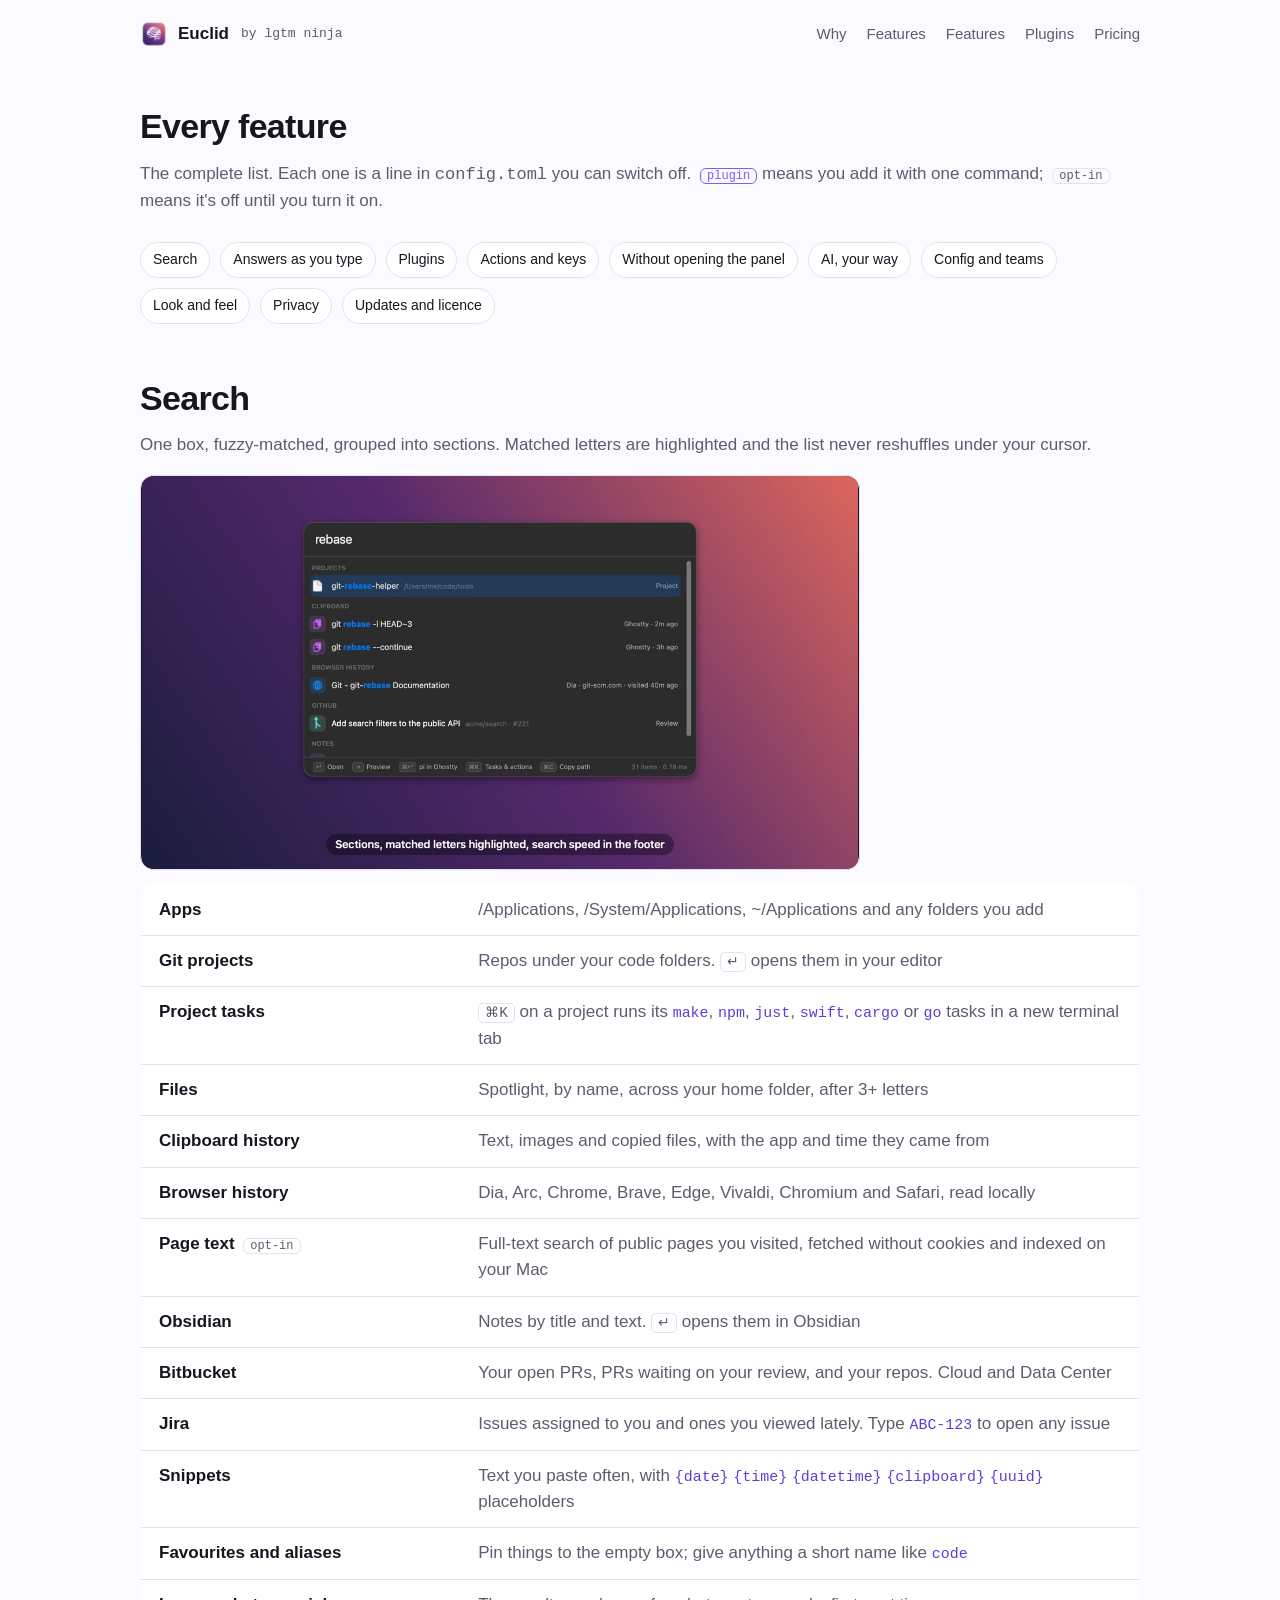
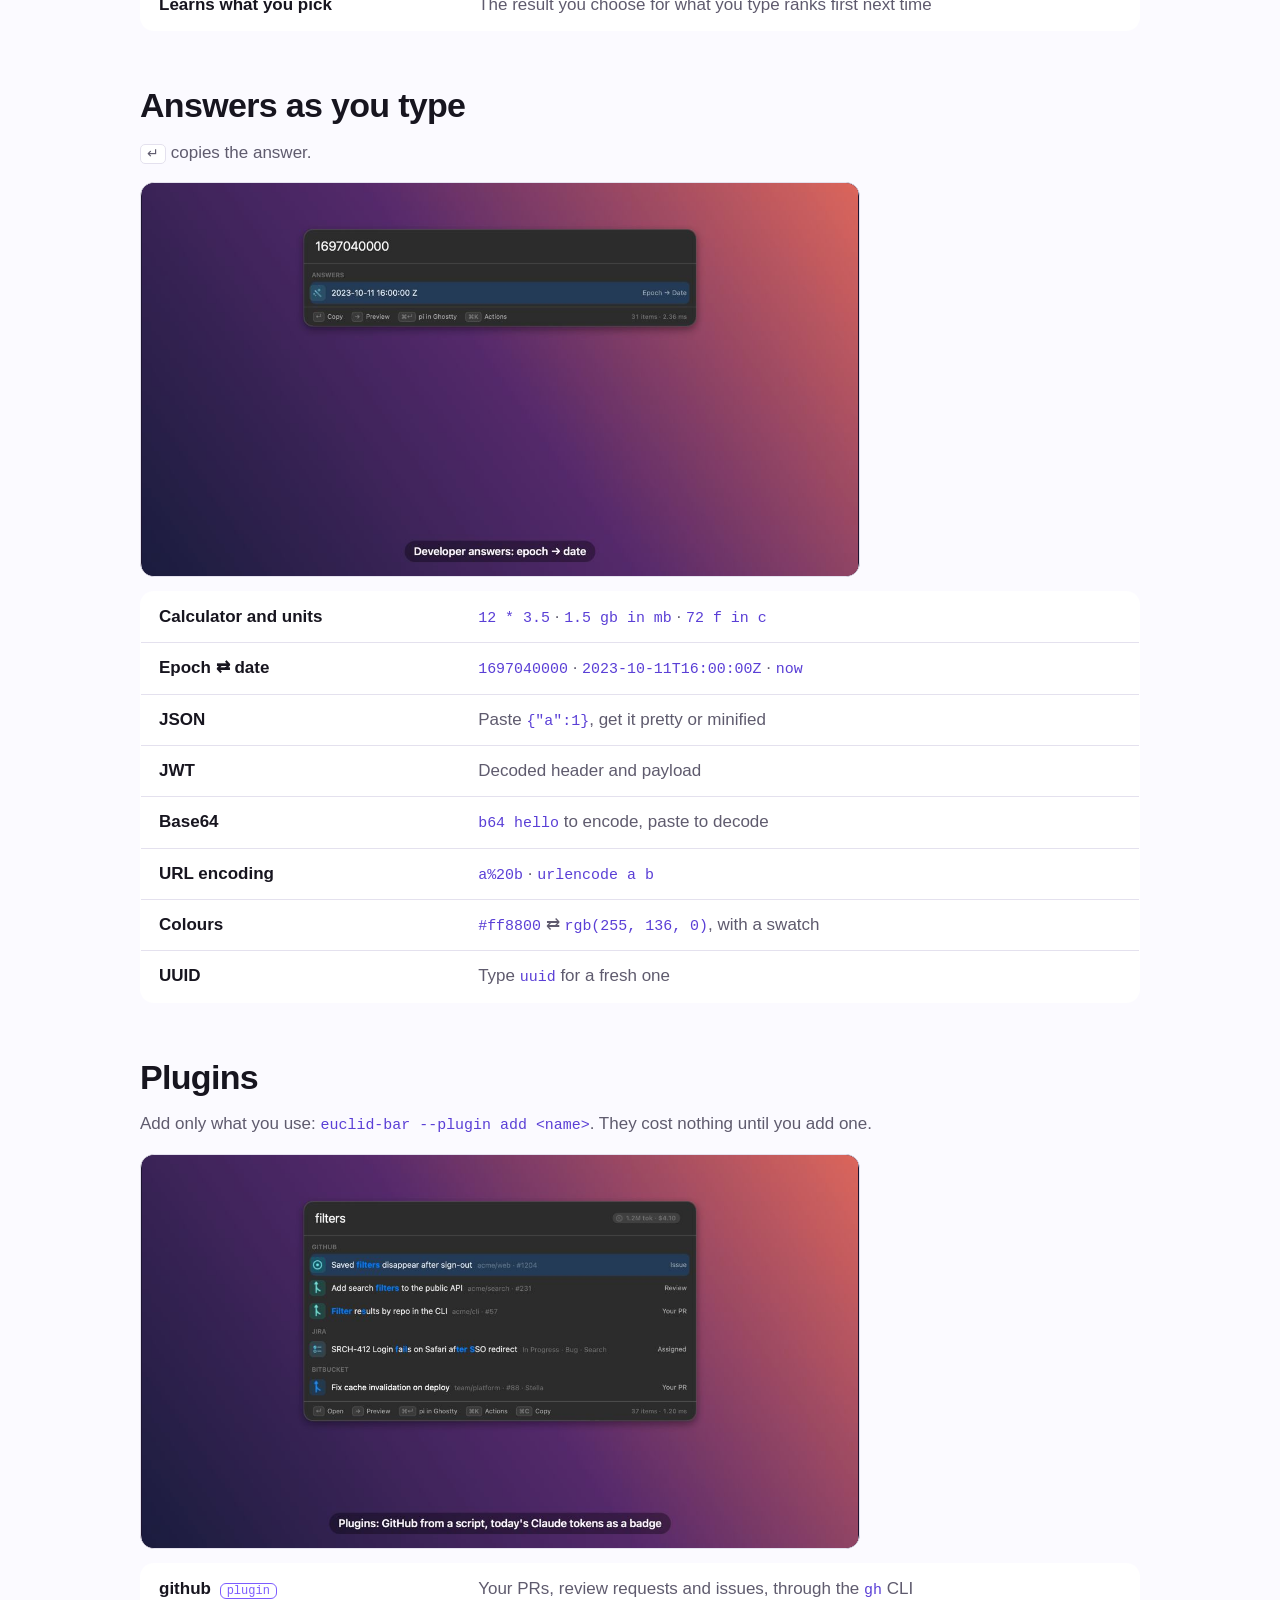
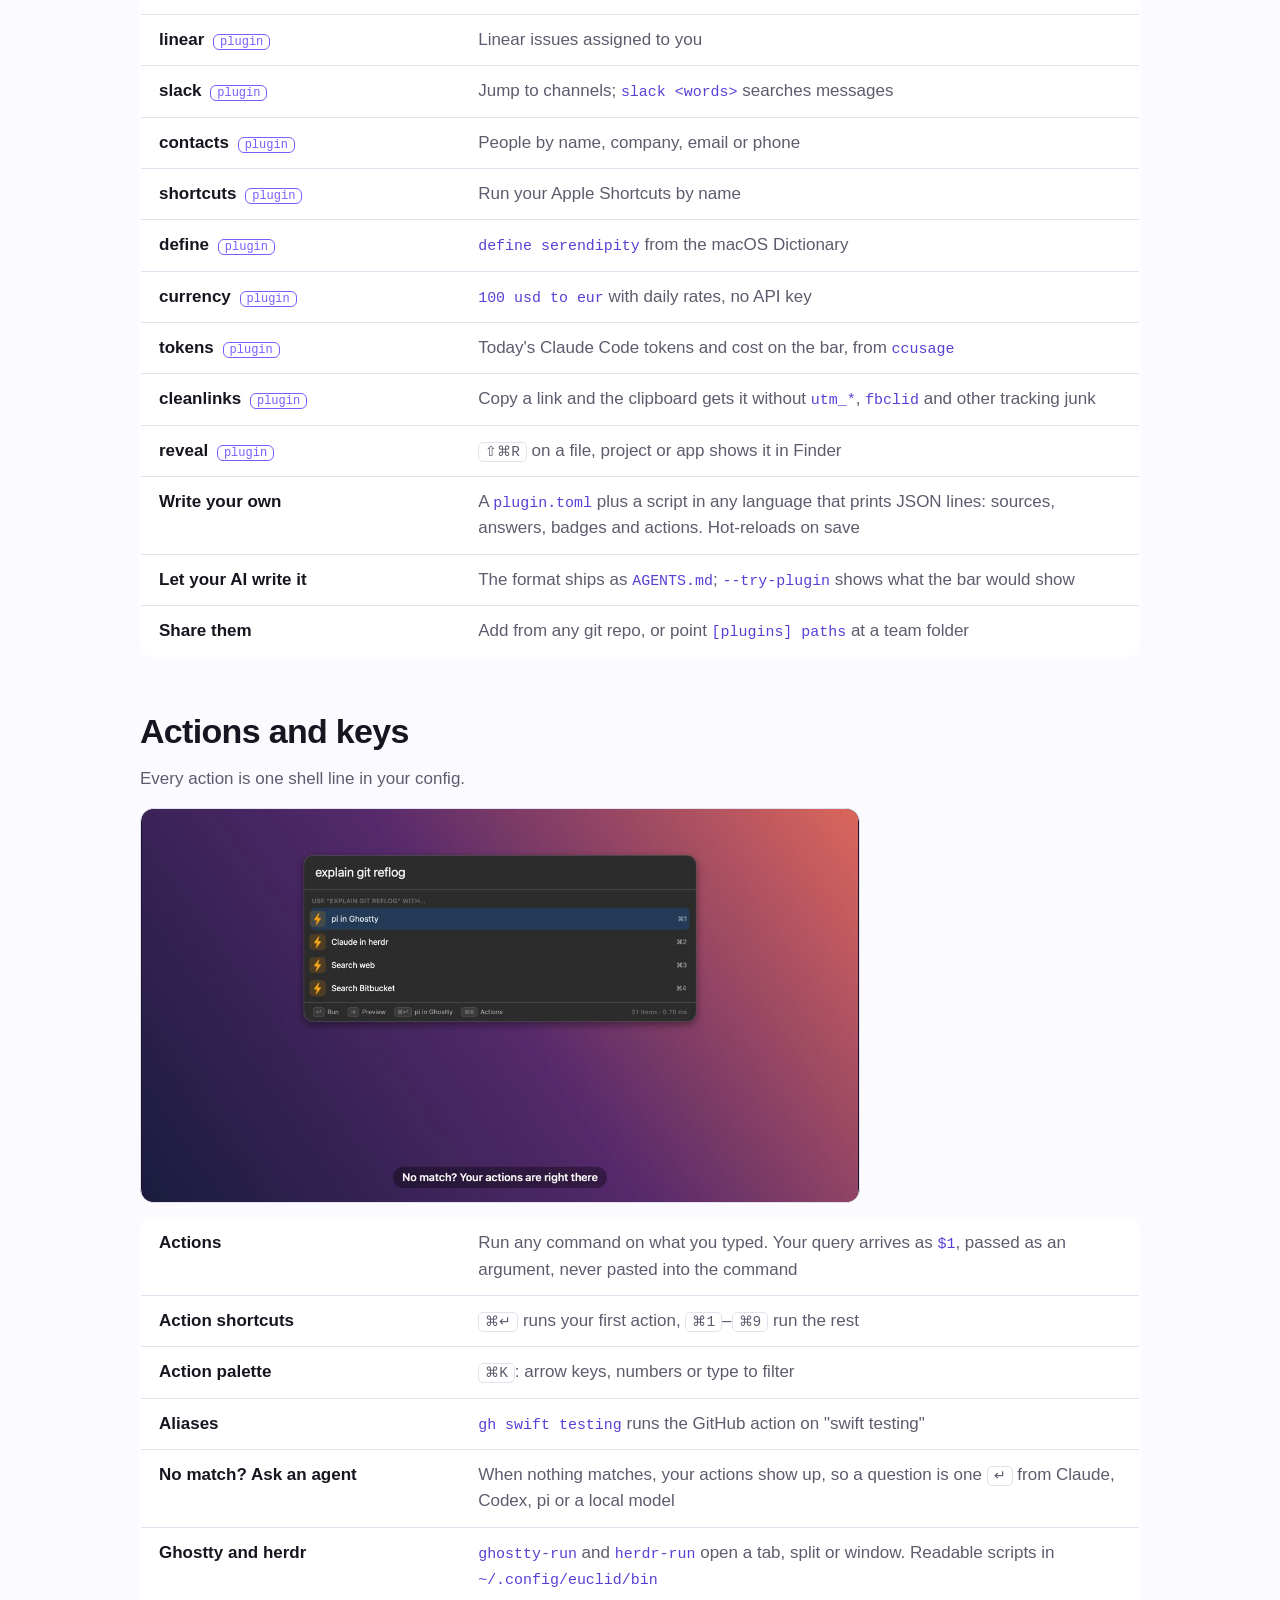
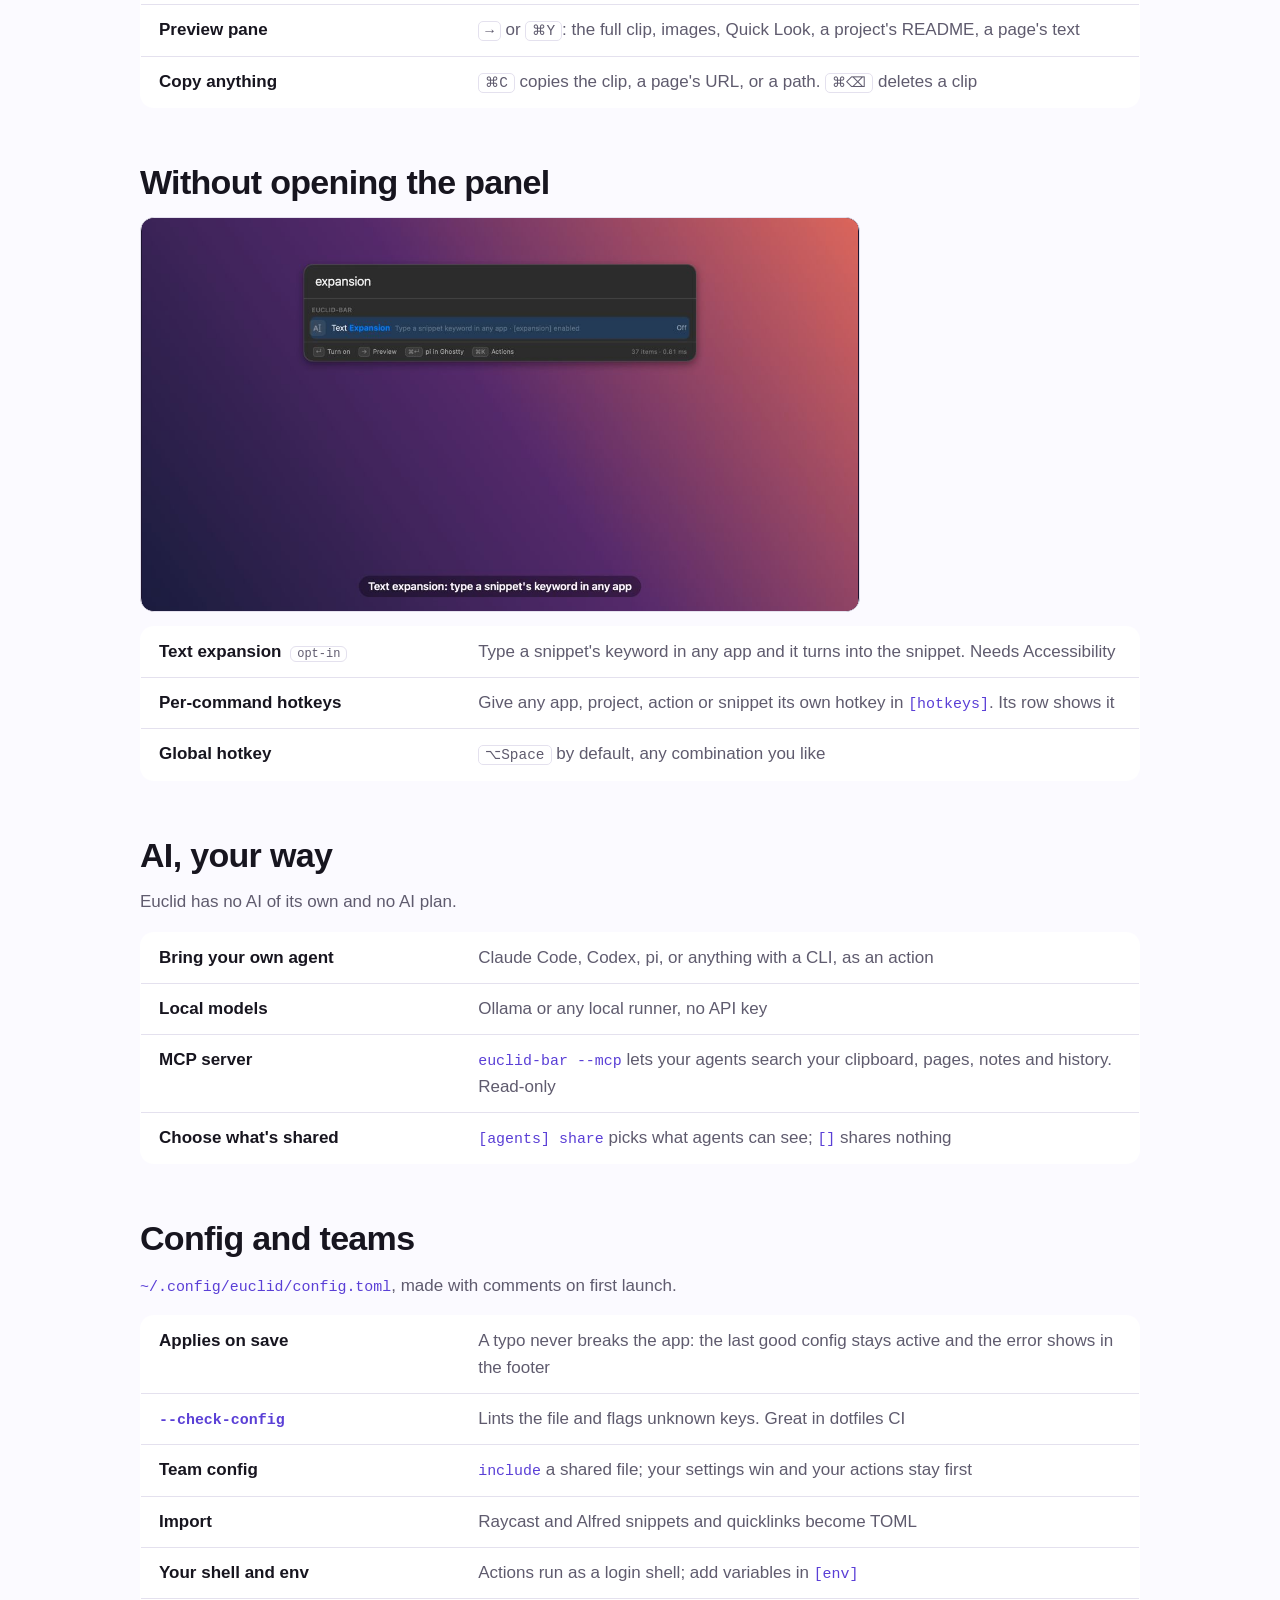
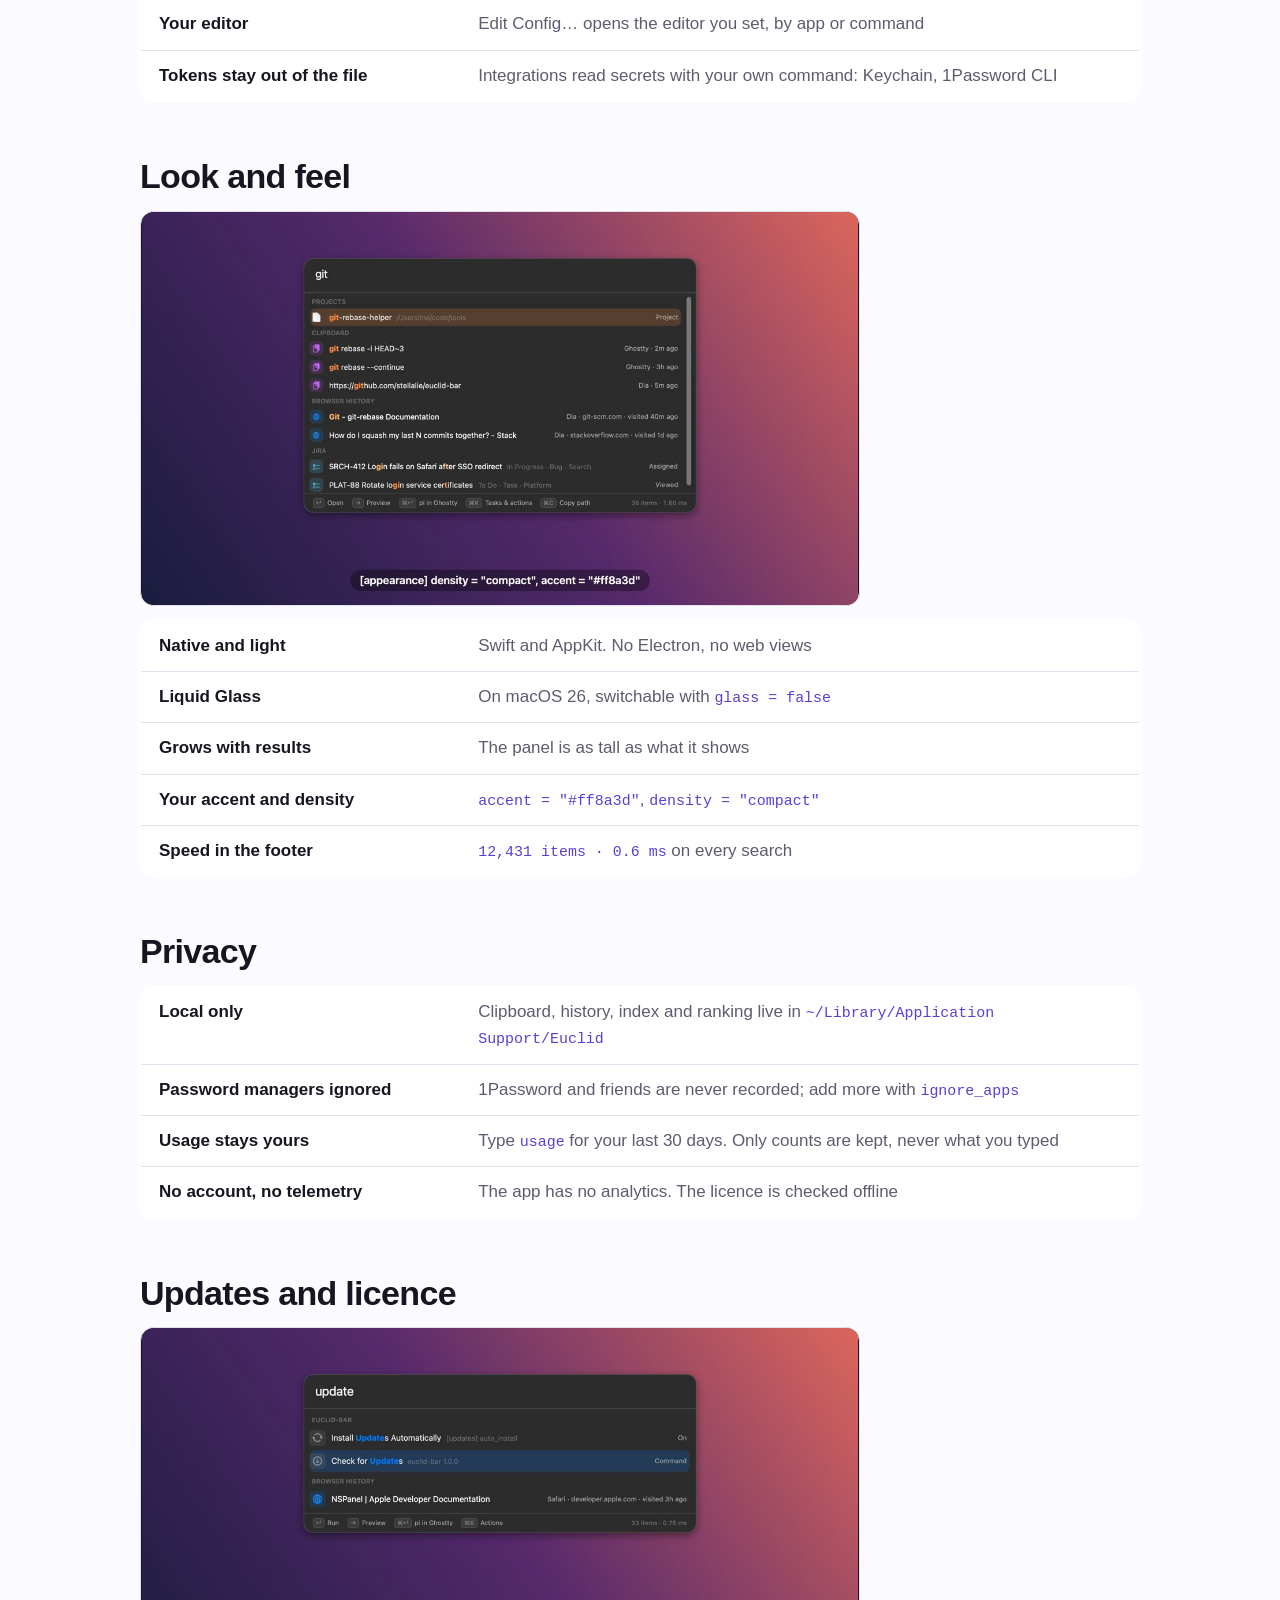
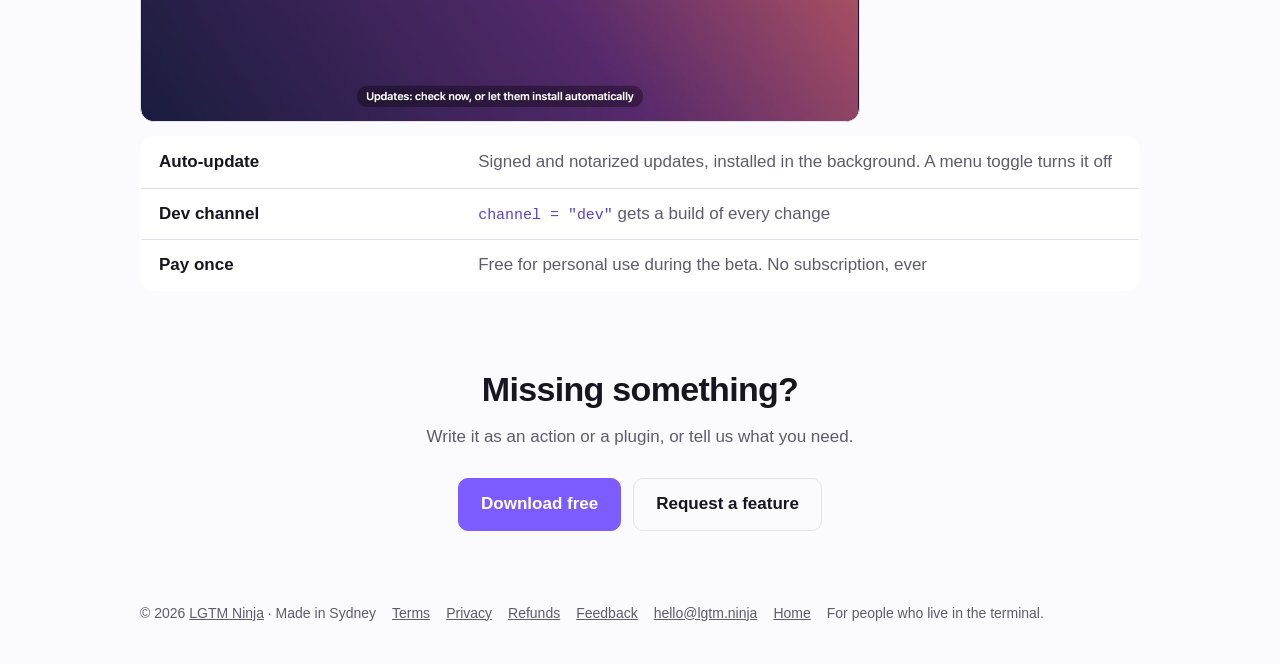
==== commit 03a6797e: "Move the website to lgtm.ninja/euclid/ (lgtmworks repo) This repo now only hosts releases and the up" ====
--- a/docs/features/index.html
+++ b/docs/features/index.html
@@ -5,7 +5,7 @@
 <meta name="viewport" content="width=device-width, initial-scale=1">
 <title>Euclid features: everything the macOS launcher does</title>
 <meta name="description" content="The complete Euclid feature list: search, developer answers, plugins, actions, text expansion, hotkeys, MCP, team config, privacy and updates.">
-<link rel="canonical" href="https://euclid.lgtmworks.com/features/">
+<link rel="canonical" href="https://lgtm.ninja/euclid/features/">
 <link rel="icon" href="../icon.png">
 <link rel="stylesheet" href="../style.css">
 </head>
@@ -13,7 +13,7 @@
 <div class="wrap">
   <nav>
     <a href="../" style="display:flex;align-items:center;gap:10px;text-decoration:none"><img src="../icon.png" alt=""><span>Euclid</span></a>
-    <a class="maker" href="https://lgtmworks.com/">by lgtm works</a>
+    <a class="maker" href="https://lgtm.ninja/">by lgtm ninja</a>
     <div class="links">
       <a href="../#why">Why</a>
       <a href="../features/">Features</a>
@@ -148,7 +148,6 @@
         <tr><th>Native and light</th><td>Swift and AppKit. No Electron, no web views</td></tr>
         <tr><th>Liquid Glass</th><td>On macOS 26, switchable with <code>glass = false</code></td></tr>
         <tr><th>Grows with results</th><td>The panel is as tall as what it shows</td></tr>
-        <tr><th>Themes <em>next beta</em></th><td>Dracula, Nord, Tokyo Night, Catppuccin, Gruvbox, Solarized, Monokai, or your own. Switch instantly</td></tr>
         <tr><th>Your accent and density</th><td><code>accent = "#ff8a3d"</code>, <code>density = "compact"</code></td></tr>
         <tr><th>Speed in the footer</th><td><code>12,431 items · 0.6 ms</code> on every search</td></tr>
     </table>
@@ -186,12 +185,12 @@
   </section>
 
   <footer>
-    <span>© 2026 <a href="https://lgtmworks.com/">LGTM Works</a> · Made in Sydney</span>
+    <span>© 2026 <a href="https://lgtm.ninja/">LGTM Ninja</a> · Made in Sydney</span>
     <a href="../terms/">Terms</a>
     <a href="../privacy/">Privacy</a>
     <a href="../refunds/">Refunds</a>
     <a href="../feedback/">Feedback</a>
-    <a href="mailto:hello@lgtmworks.com">hello@lgtmworks.com</a>
+    <a href="mailto:hello@lgtm.ninja">hello@lgtm.ninja</a>
     <a href="../">Home</a>
     <span>For people who live in the terminal.</span>
   </footer>
